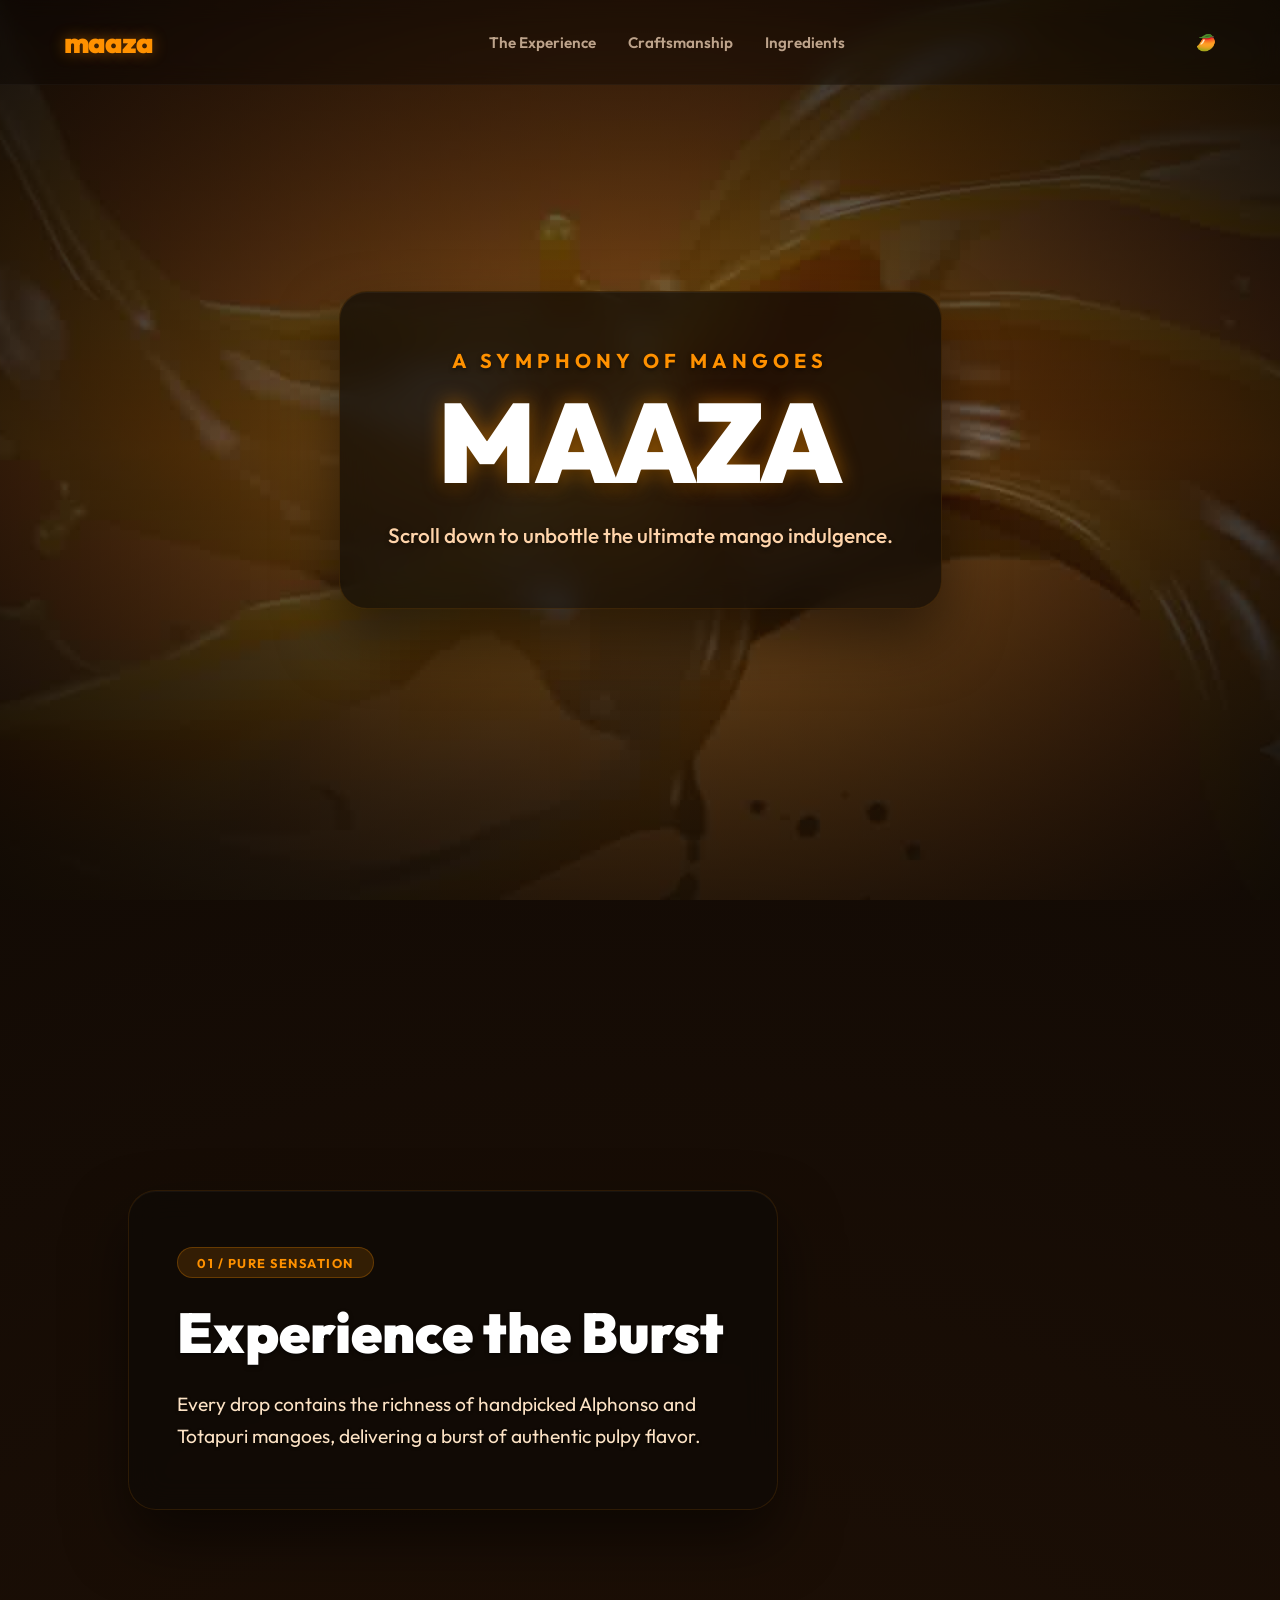
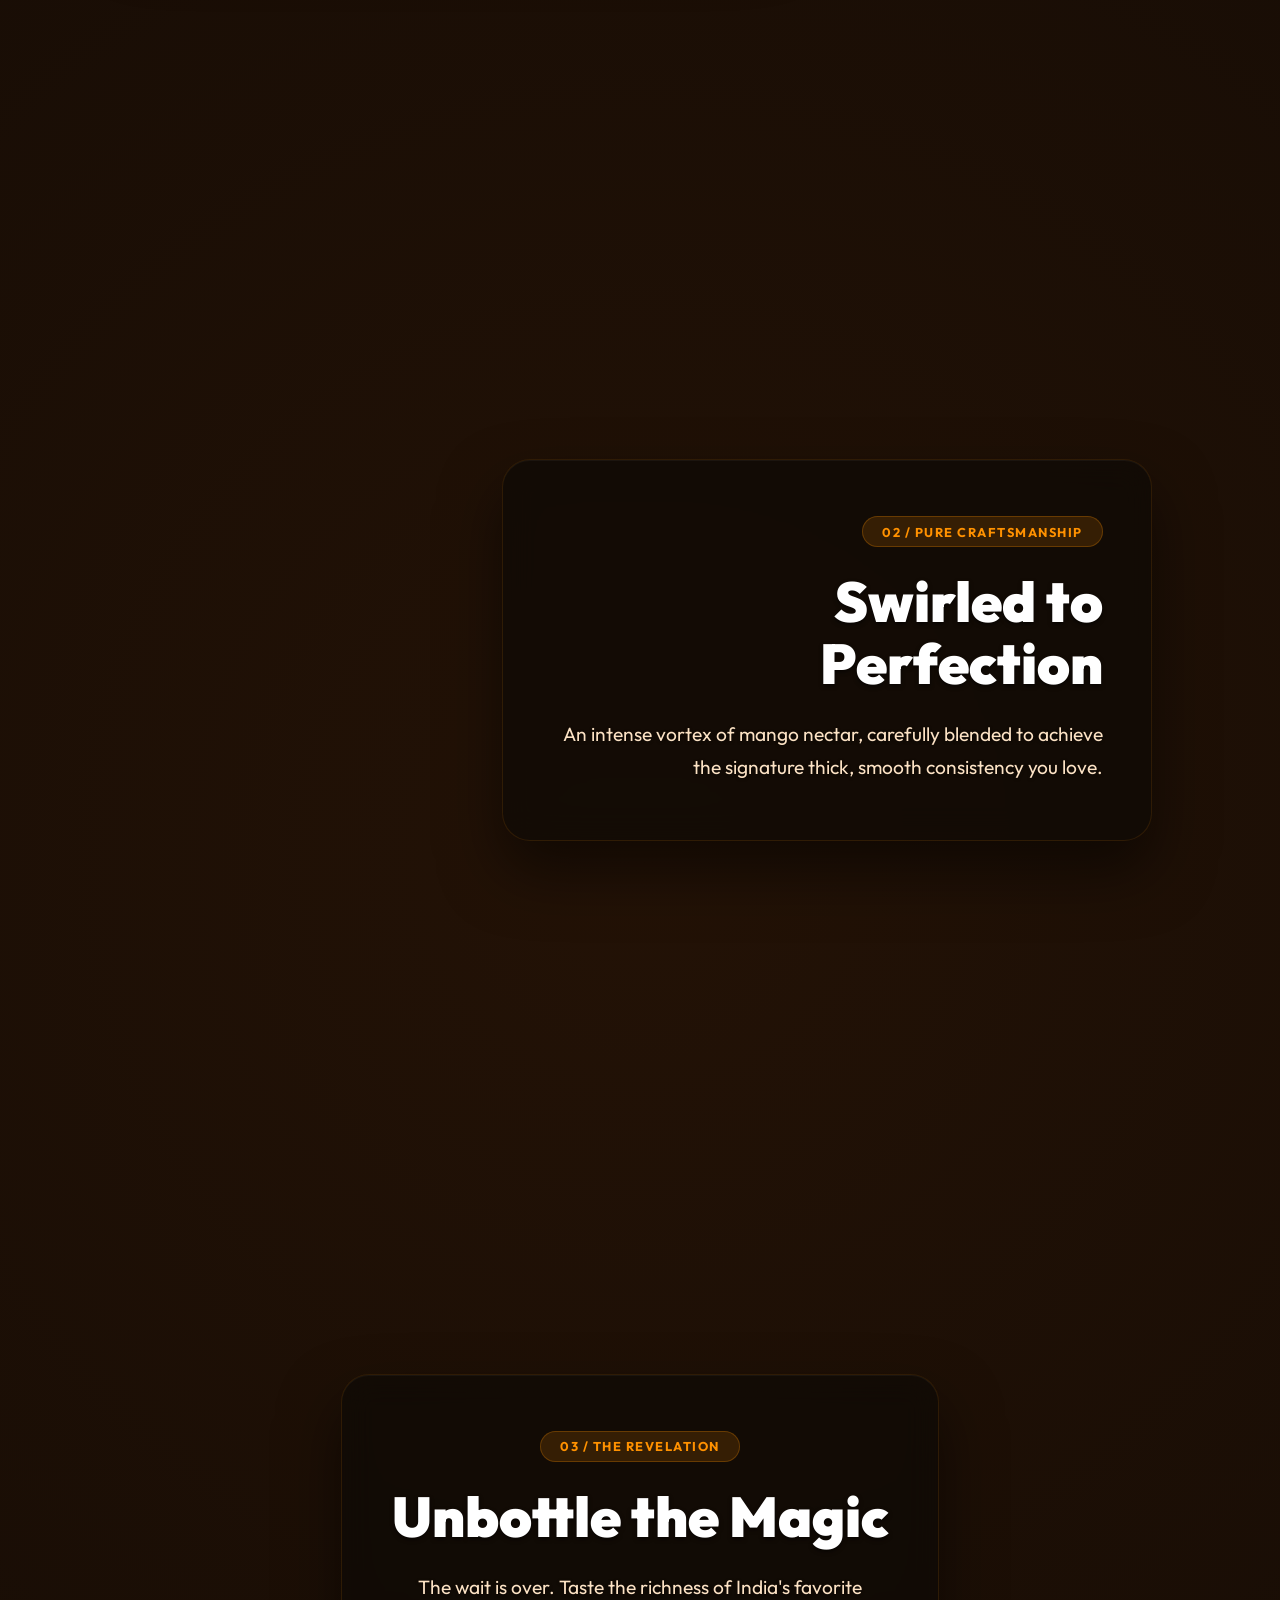
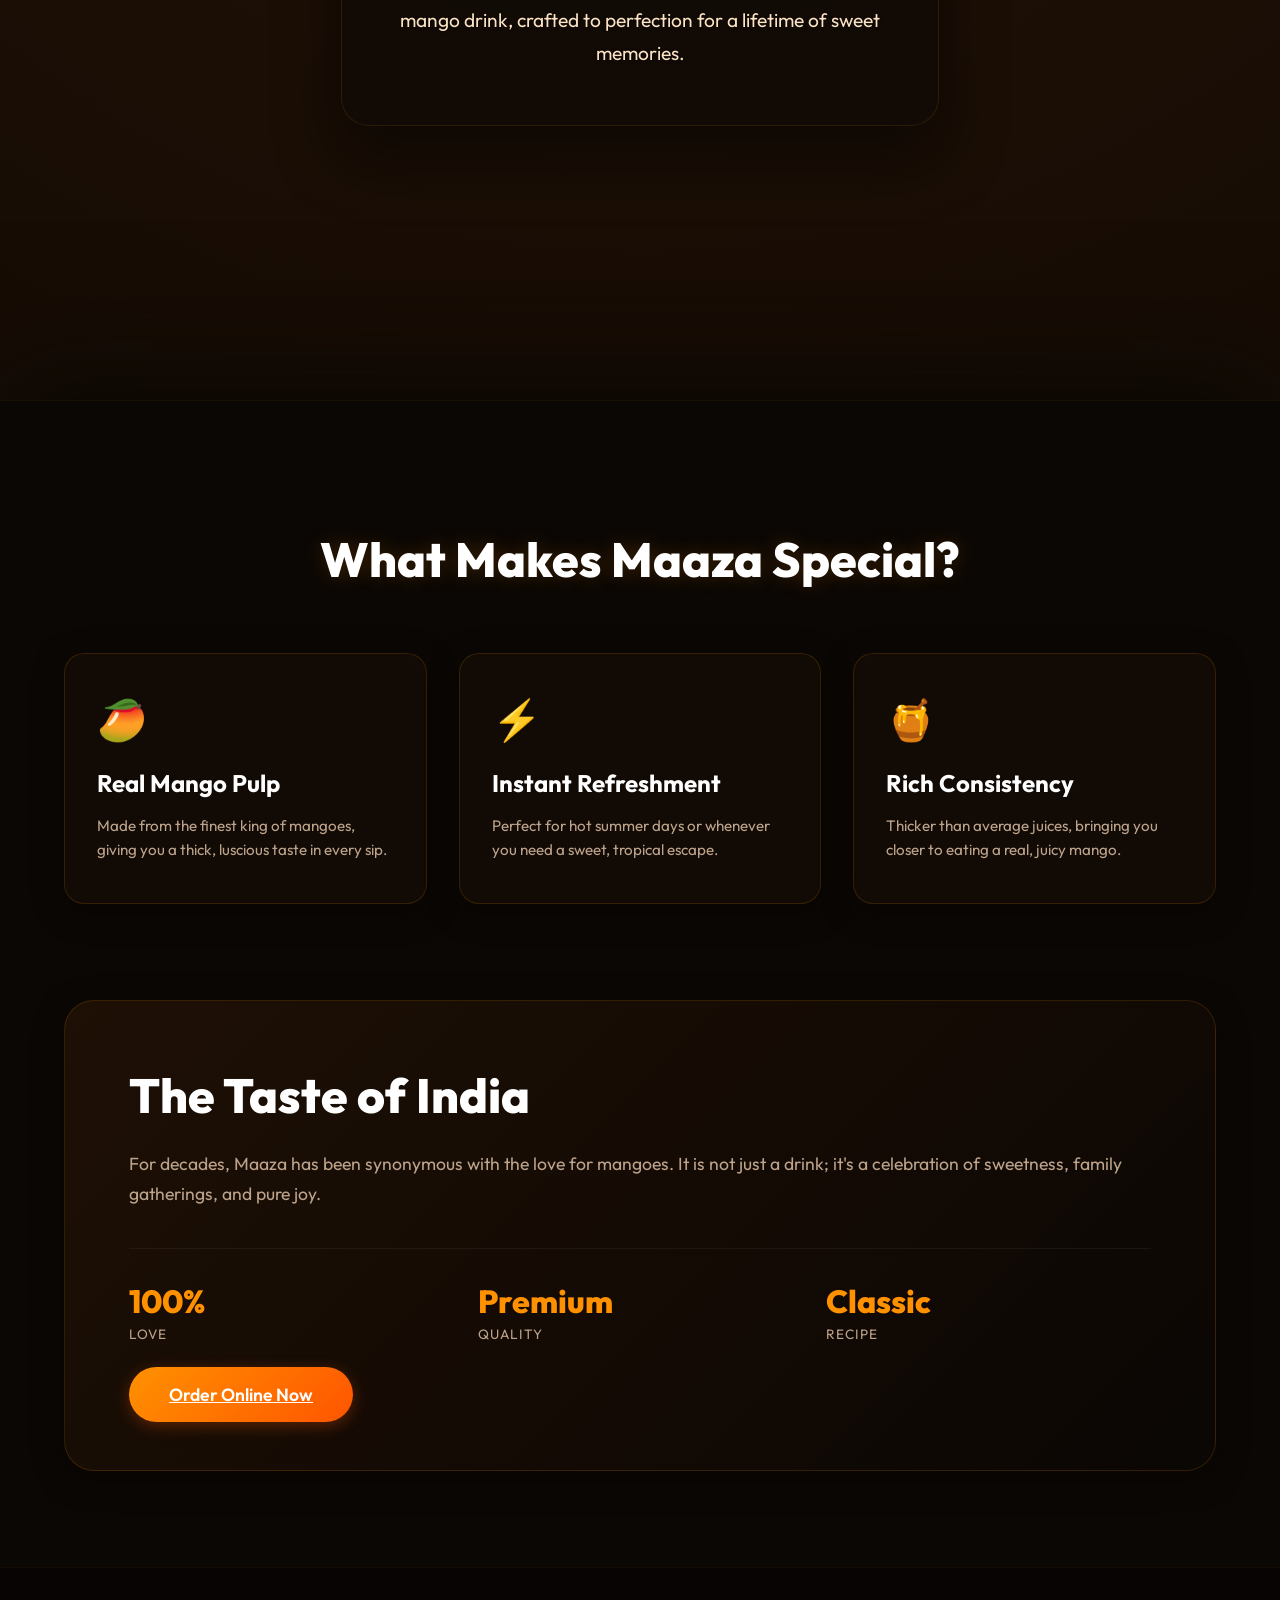
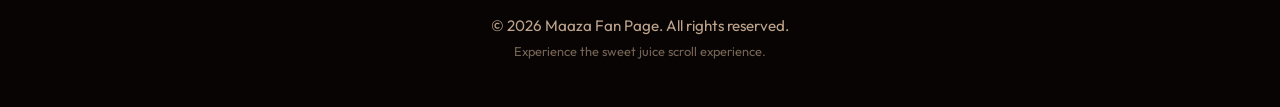
==== index.html @ fe3cf88e "Modify neon-trail styles for cursor effect" ====
<!DOCTYPE html>
<html lang="en">
<head>
    <meta charset="UTF-8">
    <meta name="viewport" content="width=device-width, initial-scale=1.0">
    <title>Maaza - Experience the Ultimate Mango Indulgence</title>
    <!-- Google Fonts -->
    <link rel="preconnect" href="https://fonts.googleapis.com">
    <link rel="preconnect" href="https://fonts.gstatic.com" crossorigin>
    <link href="https://fonts.googleapis.com/css2?family=Outfit:wght@300;400;600;800;900&family=Playfair+Display:ital,wght@0,700;1,700&display=swap" rel="stylesheet">
    <link rel="stylesheet" href="index.css">
    <style>
        /* Neon trail for cursor movement */
        .neon-trail {
            position: fixed;
            width: 42px;
            height: 6px;
            border-radius: 4px;
            pointer-events: none;
            background: linear-gradient(90deg, rgba(255, 209, 102, 0.95), rgba(255, 145, 0, 0.9));
            box-shadow:
                0 0 16px rgba(255, 209, 102, 0.85),
                0 0 32px rgba(255, 145, 0, 0.7),
                0 0 52px rgba(255, 85, 0, 0.45);
            transform: translate(-50%, -50%) scale(1);
            animation: neon-fade 0.75s ease-out forwards;
            z-index: 9999;
        }
        @keyframes neon-fade {
            0% {
                opacity: 1;
                transform: translate(-50%, -50%) scaleX(1) scaleY(1);
            }
            100% {
                opacity: 0;
                transform: translate(-50%, -50%) scaleX(1.4) scaleY(0.8);
                box-shadow:
                    0 0 2px rgba(255, 209, 102, 0.1),
                    0 0 10px rgba(255, 145, 0, 0.08);
            }
        }
    </style>
</head>
<body>
    <!-- Loading Overlay -->
    <div id="loader" class="loader-container">
        <div class="loader-content">
            <div class="logo-loader">maaza</div>
            <div class="progress-bar-bg">
                <div id="progress-bar" class="progress-bar-fill"></div>
            </div>
            <p class="loader-text">Loading Mango Indulgence... <span id="progress-percent">0%</span></p>
        </div>
    </div>

    <!-- Header Navigation -->
    <header class="header">
        <div class="logo">maaza</div>
        <nav class="nav-links">
            <a href="#experience" class="nav-link">The Experience</a>
            <a href="#features" class="nav-link">Craftsmanship</a>
            <a href="#" class="nav-link" id="ingredients-link">Ingredients</a>
        </nav>
        <div class="logo-symbol">🥭</div>
    </header>

    <!-- Background Grid Effect -->
    <div class="bg-grid"></div>

    <!-- Ingredients Modal -->
    <div id="ingredients-modal" class="modal-overlay" aria-hidden="true">
        <div class="modal-content">
            <button id="modal-close" class="modal-close" aria-label="Close ingredients popup">×</button>
            <div class="modal-header">
                <h2>Ingredients</h2>
            </div>
            <div class="modal-body">
                <img id="ingredient-image" src="ingredients-popup.jpg" alt="Maaza Ingredients" />
            </div>
        </div>
    </div>

    <!-- Main Scroll Container -->
    <main class="scroll-container">
        <!-- Canvas Container fixed in viewport -->
        <div class="canvas-wrapper">
            <canvas id="animation-canvas"></canvas>
            <div class="canvas-overlay"></div>
        </div>

        <!-- Overlaid Text Sections (Scroll Linked) -->
        <section class="scroll-section active" id="experience">
            <div class="section-content text-center">
                <h2 class="sub-title">A Symphony of Mangoes</h2>
                <h1 class="main-title text-glow">MAAZA</h1>
                <p class="description">Scroll down to unbottle the ultimate mango indulgence.</p>
            </div>
        </section>

        <section class="scroll-section" id="sec-2">
            <div class="section-content left-align">
                <span class="tag">01 / Pure Sensation</span>
                <h2 class="section-heading">Experience the Burst</h2>
                <p class="section-desc">Every drop contains the richness of handpicked Alphonso and Totapuri mangoes, delivering a burst of authentic pulpy flavor.</p>
            </div>
        </section>

        <section class="scroll-section" id="sec-3">
            <div class="section-content right-align">
                <span class="tag">02 / Pure Craftsmanship</span>
                <h2 class="section-heading">Swirled to Perfection</h2>
                <p class="section-desc">An intense vortex of mango nectar, carefully blended to achieve the signature thick, smooth consistency you love.</p>
            </div>
        </section>

        <section class="scroll-section" id="sec-4">
            <div class="section-content text-center">
                <span class="tag">03 / The Revelation</span>
                <h2 class="section-heading text-glow">Unbottle the Magic</h2>
                <p class="section-desc max-w-md">The wait is over. Taste the richness of India's favorite mango drink, crafted to perfection for a lifetime of sweet memories.</p>
            </div>
        </section>

        <!-- Static Features/Footer section that scrolls up normally after animation ends -->
        <section class="info-section" id="features">
            <div class="container">
                <h2 class="features-title">What Makes Maaza Special?</h2>
                <div class="features-grid">
                    <div class="feature-card">
                        <div class="card-icon">🥭</div>
                        <h3>Real Mango Pulp</h3>
                        <p>Made from the finest king of mangoes, giving you a thick, luscious taste in every sip.</p>
                    </div>
                    <div class="feature-card">
                        <div class="card-icon">⚡</div>
                        <h3>Instant Refreshment</h3>
                        <p>Perfect for hot summer days or whenever you need a sweet, tropical escape.</p>
                    </div>
                    <div class="feature-card">
                        <div class="card-icon">🍯</div>
                        <h3>Rich Consistency</h3>
                        <p>Thicker than average juices, bringing you closer to eating a real, juicy mango.</p>
                    </div>
                </div>

                <!-- Product Display Grid -->
                <div class="product-showcase">
                    <div class="product-info-panel">
                        <h2>The Taste of India</h2>
                        <p>For decades, Maaza has been synonymous with the love for mangoes. It is not just a drink; it's a celebration of sweetness, family gatherings, and pure joy.</p>
                        <div class="specs-grid">
                            <div class="spec-item">
                                <span class="spec-value">100%</span>
                                <span class="spec-label">Love</span>
                            </div>
                            <div class="spec-item">
                                <span class="spec-value">Premium</span>
                                <span class="spec-label">Quality</span>
                            </div>
                            <div class="spec-item">
                                <span class="spec-value">Classic</span>
                                <span class="spec-label">Recipe</span>
                            </div>
                        </div>
                        <a href="https://www.amazon.in/Maaza-1-2L/dp/B00GX9TS6O/ref=sr_1_1_in_f3_0o_fs?dib=eyJ2IjoiMSJ9.[base64].dAhhrgBn7DvRpYbl5Mx_62w3Wov0yVxmIJGwKD2AIoM&dib_tag=se&keywords=maaza&nsdOptOutParam=true&qid=1781796300&sr=8-1&th=1" target="_blank" rel="noopener noreferrer" class="btn-primary btn-large">Order Online Now</a>
                    </div>
                </div>
            </div>
        </section>
    </main>

    <footer class="footer">
        <div class="footer-container">
            <p>&copy; 2026 Maaza Fan Page. All rights reserved.</p>
            <p class="footer-sub">Experience the sweet juice scroll experience.</p>
        </div>
    </footer>

    <!-- Main JavaScript -->
    <script src="index.js"></script>
    <script>
        (function(){
            let lastTrail = 0;
            const trailThrottle = 16;

            function createNeon(x, y) {
                const glow = document.createElement('span');
                glow.className = 'neon-trail';
                glow.style.left = x + 'px';
                glow.style.top = y + 'px';
                document.body.appendChild(glow);
                glow.addEventListener('animationend', () => glow.remove());
            }

            function onMove(e) {
                const now = Date.now();
                if (now - lastTrail < trailThrottle) return;
                lastTrail = now;
                createNeon(e.clientX, e.clientY);
                createNeon(e.clientX + 6, e.clientY + 6);
            }

            document.addEventListener('mousemove', onMove, {passive:true});
            document.addEventListener('touchmove', function(e){
                if (e.touches && e.touches[0]) {
                    onMove(e.touches[0]);
                }
            }, {passive:true});

            const ingredientsLink = document.getElementById('ingredients-link');
            const ingredientsModal = document.getElementById('ingredients-modal');
            const modalClose = document.getElementById('modal-close');

            function openModal(event) {
                event.preventDefault();
                ingredientsModal.classList.add('modal-open');
                ingredientsModal.setAttribute('aria-hidden', 'false');
                document.body.style.overflow = 'hidden';
            }

            function closeModal() {
                ingredientsModal.classList.remove('modal-open');
                ingredientsModal.setAttribute('aria-hidden', 'true');
                document.body.style.overflow = '';
            }

            ingredientsLink.addEventListener('click', openModal);
            modalClose.addEventListener('click', closeModal);
            ingredientsModal.addEventListener('click', function(event) {
                if (event.target === ingredientsModal) {
                    closeModal();
                }
            });
        })();
    </script>
</body>
</html>
---- index.css ----
/* CSS Variables for design system */
:root {
    --bg-dark: #0b0704;
    --bg-gradient: radial-gradient(circle at center, #231206 0%, #0b0704 100%);
    --color-primary: #ff9100;
    --color-primary-glow: rgba(255, 145, 0, 0.4);
    --color-secondary: #ff5500;
    --color-text: #fbeedb;
    --color-muted: #bda38b;
    --glass-bg: rgba(24, 15, 8, 0.6);
    --glass-border: rgba(255, 145, 0, 0.15);
    --glass-shadow: 0 8px 32px 0 rgba(0, 0, 0, 0.37);
    --font-sans: 'Outfit', sans-serif;
    --font-serif: 'Playfair Display', serif;
}

/* Reset and basic setup */
* {
    box-sizing: border-box;
    margin: 0;
    padding: 0;
}

html {
    scroll-behavior: smooth;
    scrollbar-width: thin;
    scrollbar-color: var(--color-primary) var(--bg-dark);
}

body {
    background-color: var(--bg-dark);
    background-image: var(--bg-gradient);
    color: var(--color-text);
    font-family: var(--font-sans);
    overflow-x: hidden;
    min-height: 100vh;
}

/* Custom Scrollbar for premium feel */
::-webkit-scrollbar {
    width: 8px;
}
::-webkit-scrollbar-track {
    background: var(--bg-dark);
}
::-webkit-scrollbar-thumb {
    background: var(--color-primary);
    border-radius: 4px;
}
::-webkit-scrollbar-thumb:hover {
    background: var(--color-secondary);
}

/* Loader Overlay */
.loader-container {
    position: fixed;
    top: 0;
    left: 0;
    width: 100vw;
    height: 100vh;
    background-color: #0b0704;
    display: flex;
    justify-content: center;
    align-items: center;
    z-index: 9999;
    transition: opacity 0.8s cubic-bezier(0.16, 1, 0.3, 1), visibility 0.8s;
}

.loader-container.fade-out {
    opacity: 0;
    visibility: hidden;
}

.loader-content {
    text-align: center;
    max-width: 300px;
    width: 90%;
}

.logo-loader {
    font-family: var(--font-sans);
    font-size: 3.5rem;
    font-weight: 900;
    letter-spacing: -1.5px;
    color: var(--color-primary);
    margin-bottom: 2rem;
    text-shadow: 0 0 20px var(--color-primary-glow);
    animation: pulse 1.8s infinite ease-in-out;
}

.progress-bar-bg {
    width: 100%;
    height: 4px;
    background-color: rgba(255, 255, 255, 0.05);
    border-radius: 2px;
    overflow: hidden;
    margin-bottom: 1rem;
    box-shadow: inset 0 1px 3px rgba(0,0,0,0.2);
}

.progress-bar-fill {
    width: 0%;
    height: 100%;
    background: linear-gradient(90deg, var(--color-primary) 0%, var(--color-secondary) 100%);
    border-radius: 2px;
    box-shadow: 0 0 10px var(--color-primary);
    transition: width 0.1s ease-out;
}

.loader-text {
    font-size: 0.9rem;
    color: var(--color-muted);
    letter-spacing: 1px;
    text-transform: uppercase;
}

/* Header & Nav */
.header {
    position: fixed;
    top: 0;
    left: 0;
    width: 100%;
    padding: 1.5rem 5%;
    display: flex;
    justify-content: space-between;
    align-items: center;
    z-index: 100;
    backdrop-filter: blur(12px);
    -webkit-backdrop-filter: blur(12px);
    background: rgba(11, 7, 4, 0.4);
    border-bottom: 1px solid rgba(255, 255, 255, 0.03);
}

.logo {
    font-size: 1.8rem;
    font-weight: 900;
    letter-spacing: -1px;
    color: var(--color-primary);
    text-shadow: 0 0 15px var(--color-primary-glow);
    cursor: pointer;
    transition: transform 0.3s;
}

.logo:hover {
    transform: scale(1.05);
}

.logo-symbol {
    font-size: 1rem;
    line-height: 1;
    margin-left: 1rem;
}

.nav-links {
    display: flex;
    gap: 2rem;
}

.nav-link {
    color: var(--color-muted);
    text-decoration: none;
    font-size: 0.95rem;
    font-weight: 600;
    transition: color 0.3s, transform 0.3s;
}

.nav-link:hover {
    color: var(--color-primary);
    transform: translateY(-2px);
}

/* Buttons */
.btn-primary {
    background: linear-gradient(135deg, var(--color-primary) 0%, var(--color-secondary) 100%);
    color: #fff;
    border: none;
    padding: 0.8rem 1.8rem;
    font-family: var(--font-sans);
    font-weight: 600;
    font-size: 0.95rem;
    border-radius: 50px;
    cursor: pointer;
    box-shadow: 0 4px 15px rgba(255, 85, 0, 0.3);
    transition: transform 0.3s, box-shadow 0.3s;
}

.btn-primary:hover {
    transform: translateY(-2px);
    box-shadow: 0 6px 20px rgba(255, 85, 0, 0.5);
}

.btn-large {
    padding: 1rem 2.5rem;
    font-size: 1.1rem;
}

.modal-overlay {
    position: fixed;
    inset: 0;
    display: none;
    justify-content: center;
    align-items: center;
    padding: 2rem;
    background: rgba(0, 0, 0, 0.75);
    z-index: 2000;
}

.modal-open {
    display: flex;
}

.modal-content {
    width: min(920px, 100%);
    max-height: min(90vh, 820px);
    overflow: hidden;
    background: rgba(10, 5, 3, 0.98);
    border: 1px solid rgba(255, 145, 0, 0.18);
    border-radius: 30px;
    padding: 1.8rem;
    box-shadow: 0 30px 80px rgba(0, 0, 0, 0.75);
    position: relative;
}

.modal-close {
    position: absolute;
    top: 1rem;
    right: 1rem;
    width: 42px;
    height: 42px;
    border: none;
    border-radius: 50%;
    background: rgba(255, 255, 255, 0.08);
    color: #fff;
    font-size: 1.5rem;
    cursor: pointer;
    display: grid;
    place-items: center;
    transition: background 0.25s ease;
}

.modal-close:hover {
    background: rgba(255, 145, 0, 0.22);
}

.modal-body img {
    width: 100%;
    height: auto;
    display: block;
    border-radius: 20px;
}

/* Background Grid Lines */
.bg-grid {
    position: fixed;
    top: 0;
    left: 0;
    width: 100vw;
    height: 100vh;
    background-size: 60px 60px;
    background-image: 
        linear-gradient(to right, rgba(255, 145, 0, 0.02) 1px, transparent 1px),
        linear-gradient(to bottom, rgba(255, 145, 0, 0.02) 1px, transparent 1px);
    z-index: -2;
    pointer-events: none;
}

/* Scroll Container */
.scroll-container {
    width: 100%;
}

/* Canvas wrapper mapping to viewport */
.canvas-wrapper {
    position: fixed;
    top: 0;
    left: 0;
    width: 100vw;
    height: 100vh;
    z-index: -1;
    display: flex;
    justify-content: center;
    align-items: center;
    overflow: hidden;
    background-color: var(--bg-dark);
}

#animation-canvas {
    width: 100%;
    height: 100%;
    object-fit: cover;
}

.canvas-overlay {
    position: absolute;
    top: 0;
    left: 0;
    width: 100%;
    height: 100%;
    background: 
        radial-gradient(circle at center, rgba(11, 7, 4, 0.15) 0%, rgba(11, 7, 4, 0.85) 100%),
        linear-gradient(180deg, rgba(11, 7, 4, 0.6) 0%, rgba(11, 7, 4, 0.2) 50%, rgba(11, 7, 4, 0.7) 100%);
    pointer-events: none;
}

/* Overlaid Scroll Sections */
.scroll-section {
    position: relative;
    height: 100vh;
    width: 100%;
    display: flex;
    align-items: center;
    padding: 0 10%;
    z-index: 10;
    pointer-events: none; /* Let user scroll through content overlay */
}

.section-content {
    max-width: 650px;
    opacity: 0;
    transform: translateY(45px);
    transition: opacity 0.9s cubic-bezier(0.16, 1, 0.3, 1), transform 0.9s cubic-bezier(0.16, 1, 0.3, 1);
    pointer-events: auto;
    background: rgba(15, 10, 6, 0.72);
    border: 1px solid rgba(255, 145, 0, 0.12);
    padding: 3.5rem 3rem;
    border-radius: 28px;
    backdrop-filter: blur(16px);
    -webkit-backdrop-filter: blur(16px);
    box-shadow: 0 30px 60px rgba(0, 0, 0, 0.5), inset 0 1px 0 rgba(255, 255, 255, 0.04);
}

/* Active class triggers smooth slide-in */
.scroll-section.active .section-content {
    opacity: 1;
    transform: translateY(0);
}

.text-center {
    margin: 0 auto;
    text-align: center;
}

.left-align {
    margin-right: auto;
    text-align: left;
}

.right-align {
    margin-left: auto;
    text-align: right;
}

/* Typography styles */
.sub-title {
    font-size: 1.25rem;
    font-weight: 700;
    color: var(--color-primary);
    text-transform: uppercase;
    letter-spacing: 5px;
    margin-bottom: 1rem;
    text-shadow: 0 2px 4px rgba(0,0,0,0.5);
}

.main-title {
    font-size: 7rem;
    font-weight: 900;
    letter-spacing: -2px;
    line-height: 0.95;
    margin-bottom: 1.5rem;
    color: #fff;
    text-transform: uppercase;
}

.text-glow {
    text-shadow: 0 0 20px rgba(255, 145, 0, 0.5), 0 4px 10px rgba(0,0,0,0.8);
}

.description {
    font-size: 1.3rem;
    color: #ffd4aa; /* Rich warm tone */
    font-weight: 500;
    max-width: 550px;
    margin: 0 auto;
    line-height: 1.6;
    text-shadow: 0 2px 4px rgba(0,0,0,0.5);
}

.tag {
    display: inline-block;
    padding: 0.4rem 1.2rem;
    border-radius: 50px;
    background: rgba(255, 145, 0, 0.15);
    border: 1px solid rgba(255, 145, 0, 0.25);
    font-size: 0.8rem;
    font-weight: 700;
    color: var(--color-primary);
    text-transform: uppercase;
    letter-spacing: 1.5px;
    margin-bottom: 1.5rem;
}

.section-heading {
    font-size: 3.5rem;
    font-weight: 900;
    line-height: 1.1;
    margin-bottom: 1.5rem;
    color: #fff;
    text-shadow: 0 2px 4px rgba(0,0,0,0.6);
}

.section-desc {
    font-size: 1.2rem;
    color: #fce2c4;
    line-height: 1.7;
    font-weight: 400;
    text-shadow: 0 1px 3px rgba(0,0,0,0.5);
}

.max-w-md {
    max-width: 500px;
    margin: 0 auto;
}

/* Mouse Scroll Indicator */
.scroll-indicator {
    display: flex;
    flex-direction: column;
    align-items: center;
    gap: 0.8rem;
    margin-top: 1rem;
}

.mouse-icon {
    width: 28px;
    height: 46px;
    border: 2px solid var(--color-muted);
    border-radius: 20px;
    position: relative;
    display: block;
}

.mouse-wheel {
    width: 4px;
    height: 8px;
    background-color: var(--color-primary);
    border-radius: 2px;
    position: absolute;
    top: 8px;
    left: 50%;
    transform: translateX(-50%);
    animation: scroll-wheel 1.6s infinite ease-in-out;
}

.indicator-text {
    font-size: 0.8rem;
    font-weight: 600;
    text-transform: uppercase;
    letter-spacing: 2px;
    color: var(--color-muted);
}

/* Static Information Section (Scrolls up naturally) */
.info-section {
    position: relative;
    background-color: var(--bg-dark);
    padding: 8rem 5% 6rem;
    z-index: 20;
    box-shadow: 0 -30px 100px rgba(11, 7, 4, 0.95);
    border-top: 1px solid rgba(255, 145, 0, 0.05);
}

.container {
    max-width: 1200px;
    margin: 0 auto;
}

.features-title {
    text-align: center;
    font-size: 3rem;
    font-weight: 800;
    margin-bottom: 4rem;
    color: #fff;
    text-shadow: 0 0 20px rgba(255, 145, 0, 0.2);
}

.features-grid {
    display: grid;
    grid-template-columns: repeat(auto-fit, minmax(300px, 1fr));
    gap: 2rem;
    margin-bottom: 6rem;
}

.feature-card {
    background: var(--glass-bg);
    border: 1px solid var(--glass-border);
    padding: 2.5rem 2rem;
    border-radius: 20px;
    box-shadow: var(--glass-shadow);
    backdrop-filter: blur(12px);
    -webkit-backdrop-filter: blur(12px);
    transition: transform 0.4s cubic-bezier(0.16, 1, 0.3, 1), border 0.4s, box-shadow 0.4s;
    text-align: left;
}

.feature-card:hover {
    transform: translateY(-8px);
    border-color: rgba(255, 145, 0, 0.4);
    box-shadow: 0 12px 40px rgba(255, 145, 0, 0.15);
}

.card-icon {
    font-size: 2.5rem;
    margin-bottom: 1.5rem;
}

.feature-card h3 {
    font-size: 1.5rem;
    font-weight: 700;
    color: #fff;
    margin-bottom: 1rem;
}

.feature-card p {
    color: var(--color-muted);
    line-height: 1.6;
    font-size: 0.95rem;
}

/* Product Showcase Layout */
.product-showcase {
    background: linear-gradient(135deg, rgba(35, 18, 6, 0.8) 0%, rgba(11, 7, 4, 0.95) 100%);
    border: 1px solid var(--glass-border);
    border-radius: 30px;
    padding: 4rem;
    display: flex;
    align-items: center;
    gap: 3rem;
    box-shadow: var(--glass-shadow);
}

.product-info-panel {
    flex: 1;
}

.product-info-panel h2 {
    font-size: 3rem;
    font-weight: 800;
    color: #fff;
    margin-bottom: 1.5rem;
}

.product-info-panel p {
    font-size: 1.1rem;
    color: var(--color-muted);
    line-height: 1.7;
    margin-bottom: 2.5rem;
}

.specs-grid {
    display: grid;
    grid-template-columns: repeat(3, 1fr);
    gap: 1.5rem;
    margin-bottom: 2.5rem;
    border-top: 1px solid rgba(255, 255, 255, 0.05);
    padding-top: 2rem;
}

.spec-item {
    display: flex;
    flex-direction: column;
}

.spec-value {
    font-size: 2rem;
    font-weight: 800;
    color: var(--color-primary);
}

.spec-label {
    font-size: 0.85rem;
    text-transform: uppercase;
    color: var(--color-muted);
    letter-spacing: 1px;
    margin-top: 0.2rem;
}

/* Footer Section */
.footer {
    background-color: #070403;
    padding: 3rem 5%;
    border-top: 1px solid rgba(255, 145, 0, 0.05);
    text-align: center;
    position: relative;
    z-index: 20;
}

.footer-container p {
    color: var(--color-muted);
    font-size: 0.95rem;
}

.footer-sub {
    margin-top: 0.5rem;
    font-size: 0.8rem !important;
    opacity: 0.6;
}

/* Animations keyframes */
@keyframes pulse {
    0% { transform: scale(1); opacity: 0.9; }
    50% { transform: scale(1.03); opacity: 1; filter: drop-shadow(0 0 15px var(--color-primary-glow)); }
    100% { transform: scale(1); opacity: 0.9; }
}

@keyframes scroll-wheel {
    0% { top: 8px; opacity: 1; }
    50% { top: 22px; opacity: 0; }
    100% { top: 8px; opacity: 0; }
}

/* Media Queries for Responsiveness */
@media(max-width: 991px) {
    .main-title {
        font-size: 5.5rem;
    }
    .section-heading {
        font-size: 3rem;
    }
    .product-showcase {
        padding: 2.5rem;
        flex-direction: column;
        text-align: center;
    }
    .specs-grid {
        justify-content: center;
    }
}

@media(max-width: 768px) {
    .header {
        padding: 1.2rem 5%;
    }
    .nav-links {
        display: none; /* Simple drawer toggle can be added, otherwise hide for layout simplicity */
    }
    .main-title {
        font-size: 4rem;
    }
    .section-heading {
        font-size: 2.3rem;
    }
    .scroll-section {
        padding: 0 5%;
    }
}
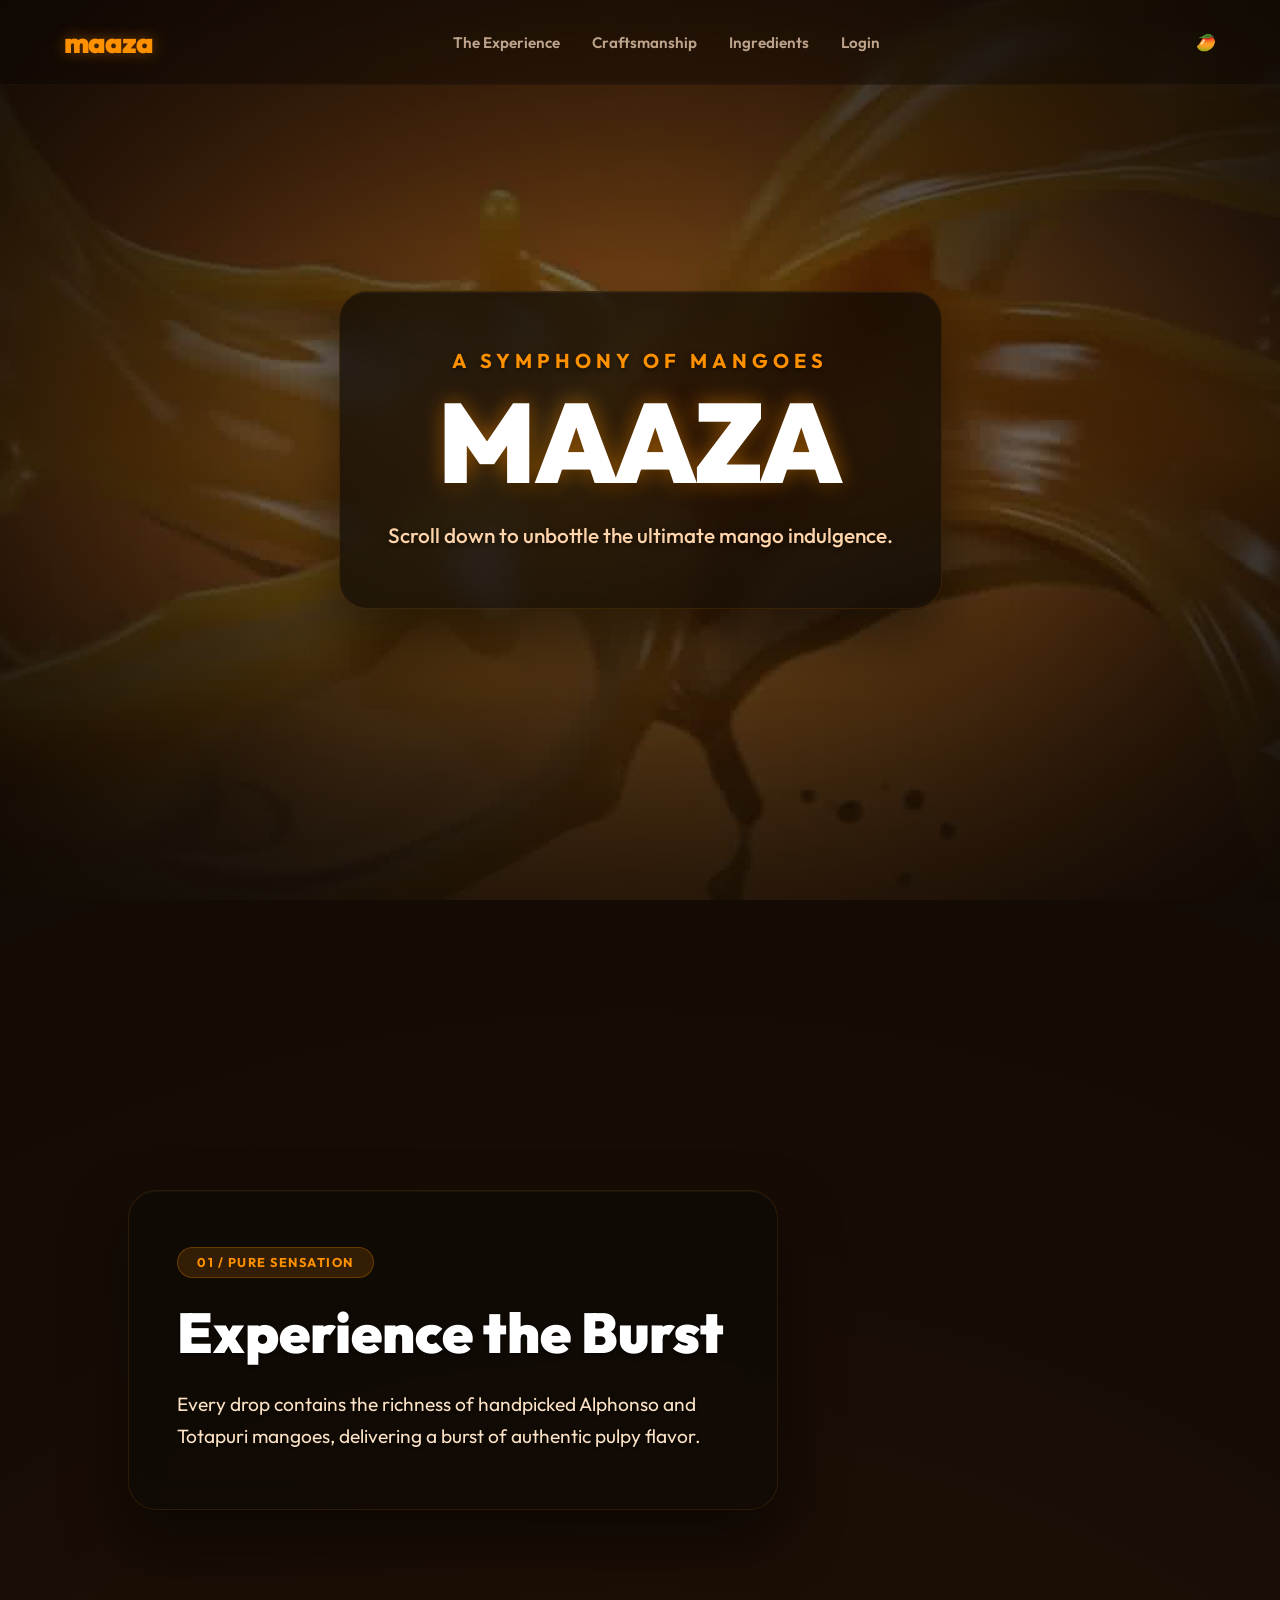
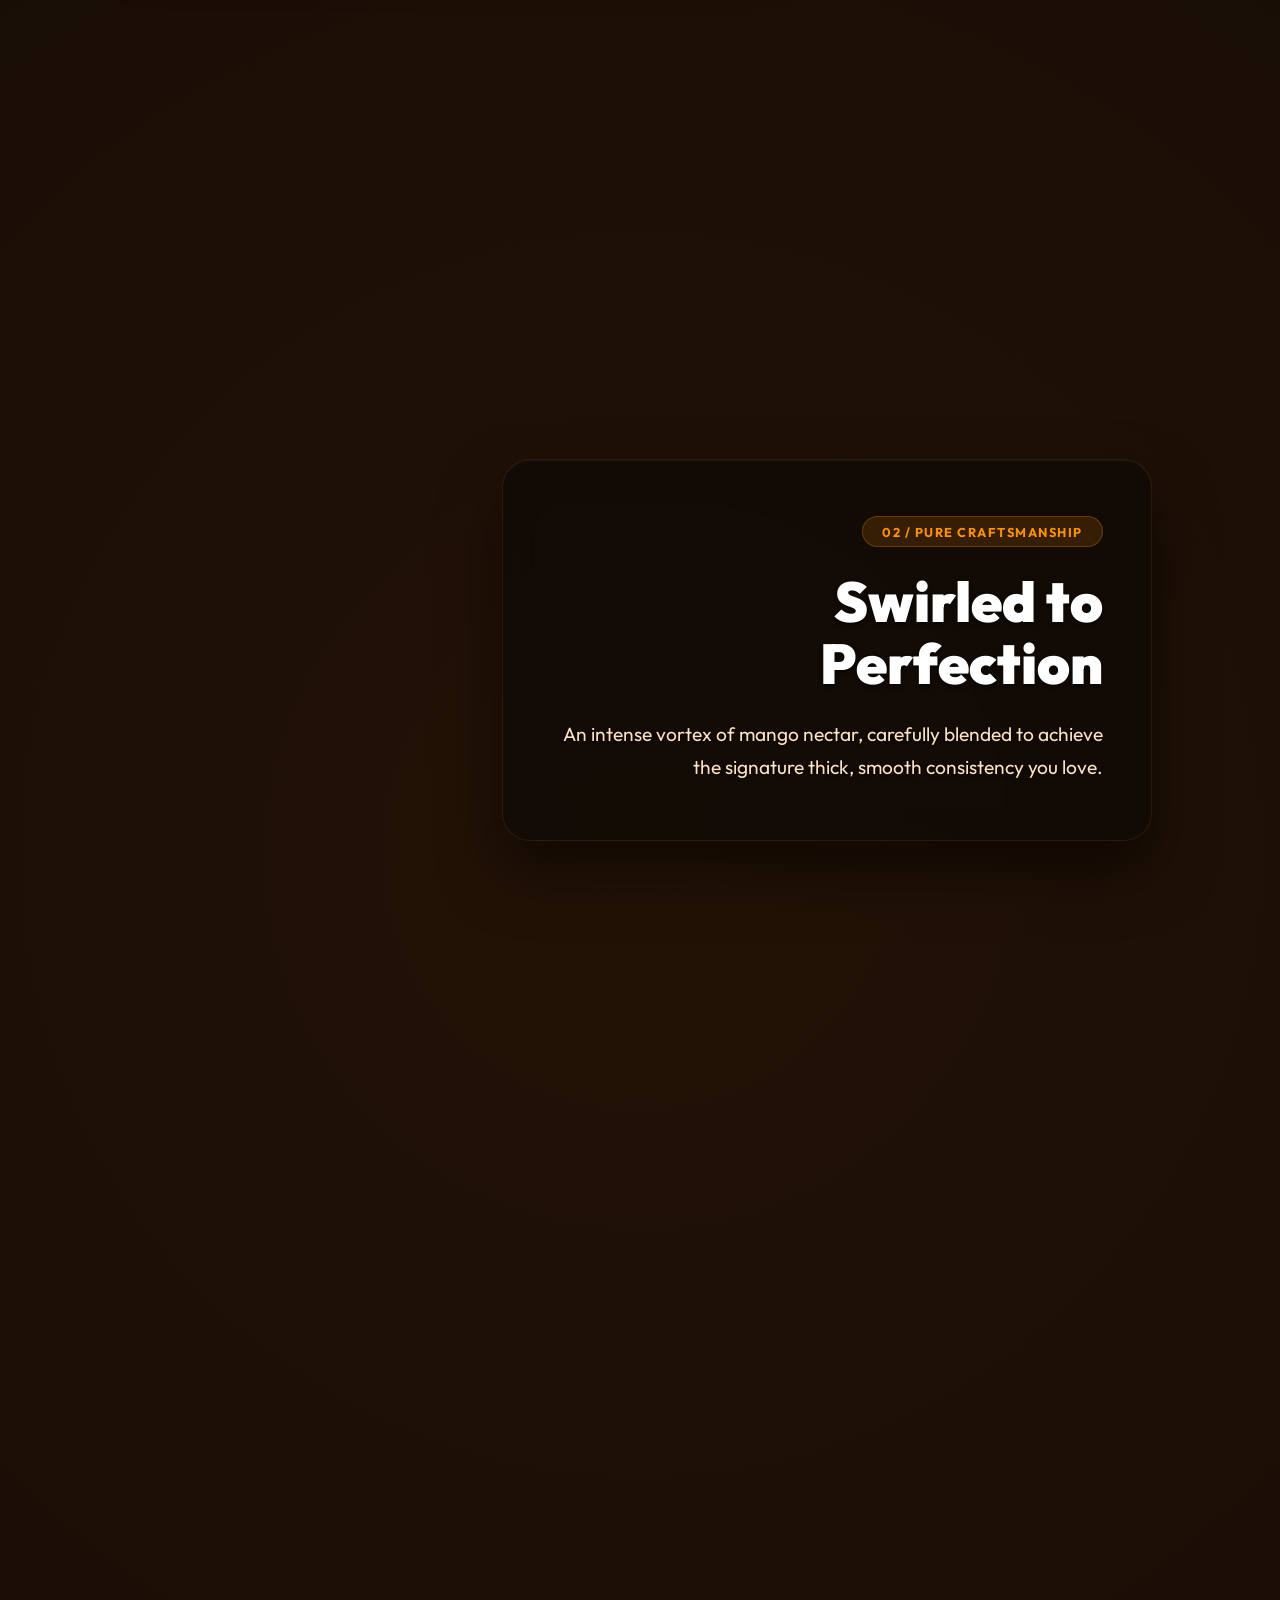
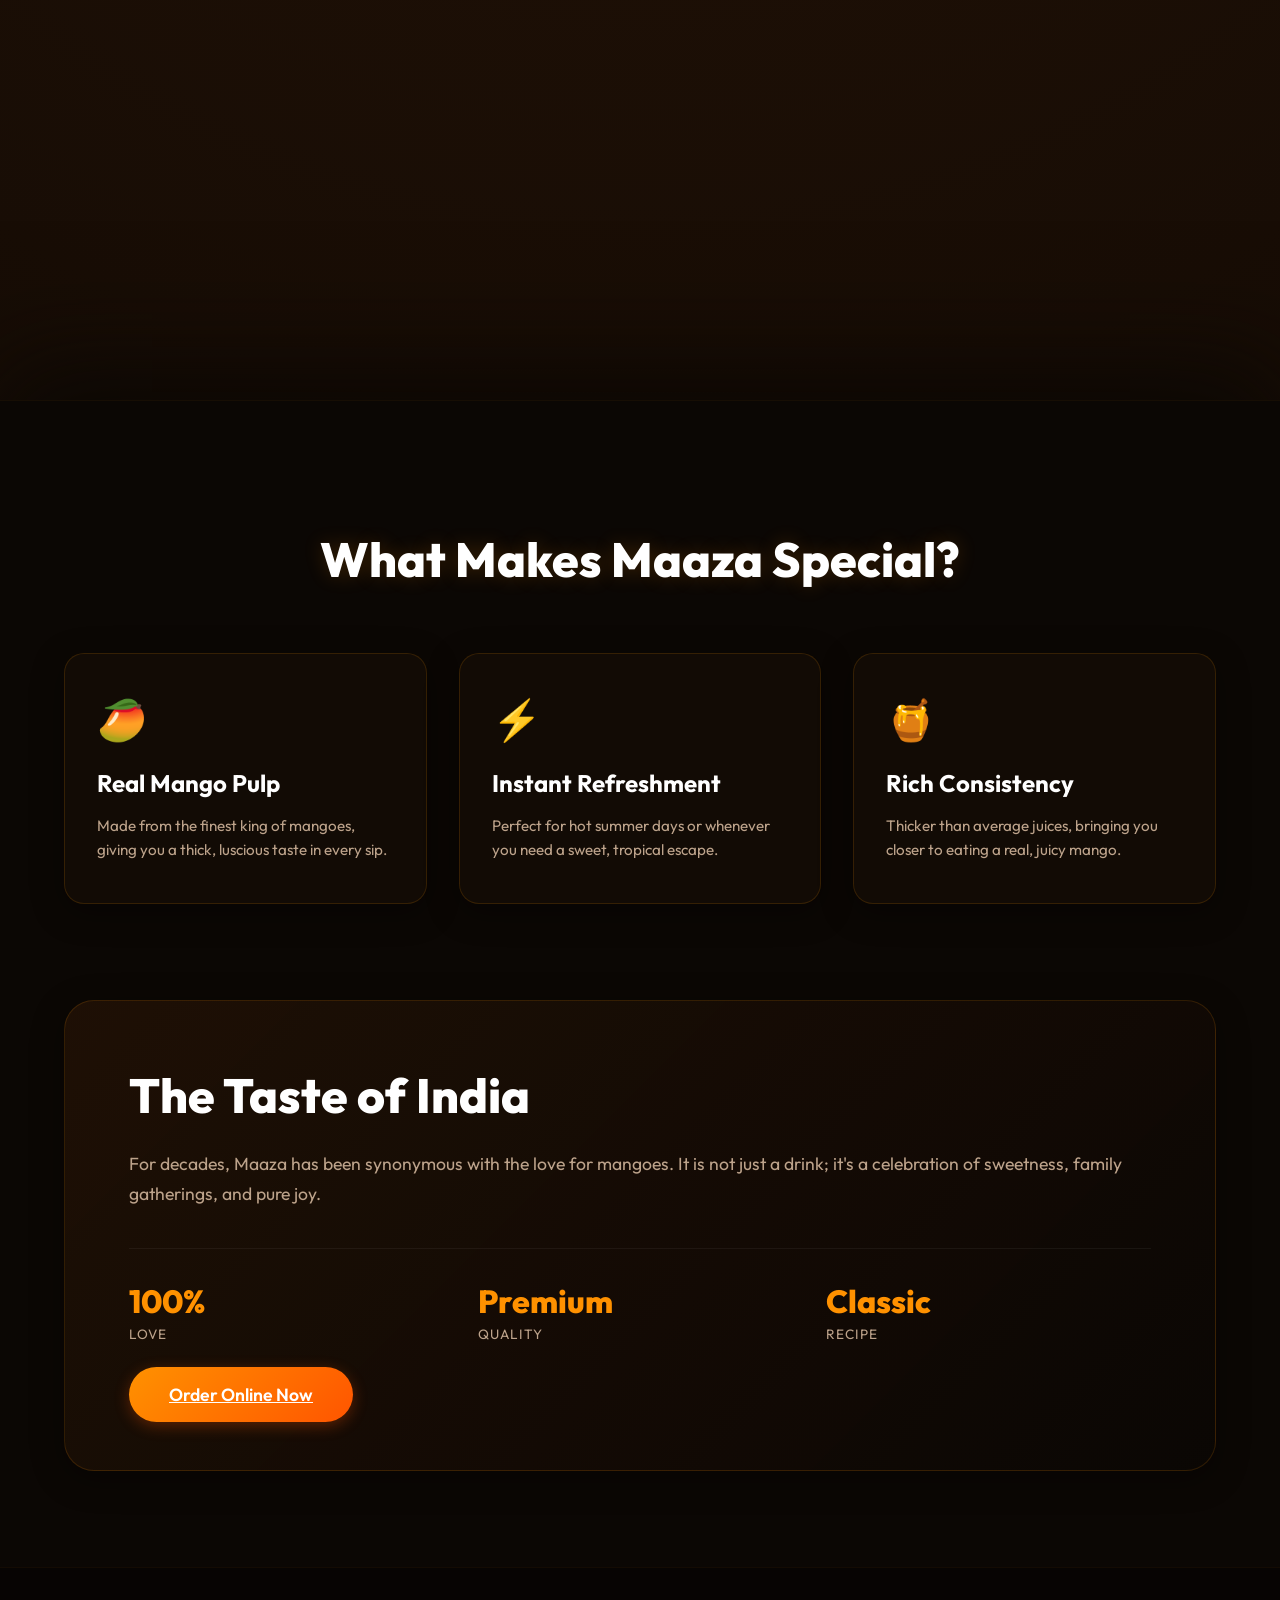
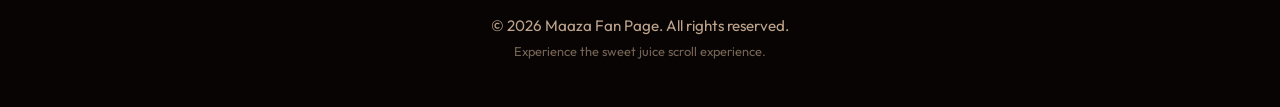
==== commit 625ea244: "Add Login link to navigation menu" ====
--- a/index.html
+++ b/index.html
@@ -60,6 +60,7 @@
             <a href="#experience" class="nav-link">The Experience</a>
             <a href="#features" class="nav-link">Craftsmanship</a>
             <a href="#" class="nav-link" id="ingredients-link">Ingredients</a>
+            <a href="login.html" class="nav-link">Login</a>
         </nav>
         <div class="logo-symbol">🥭</div>
     </header>
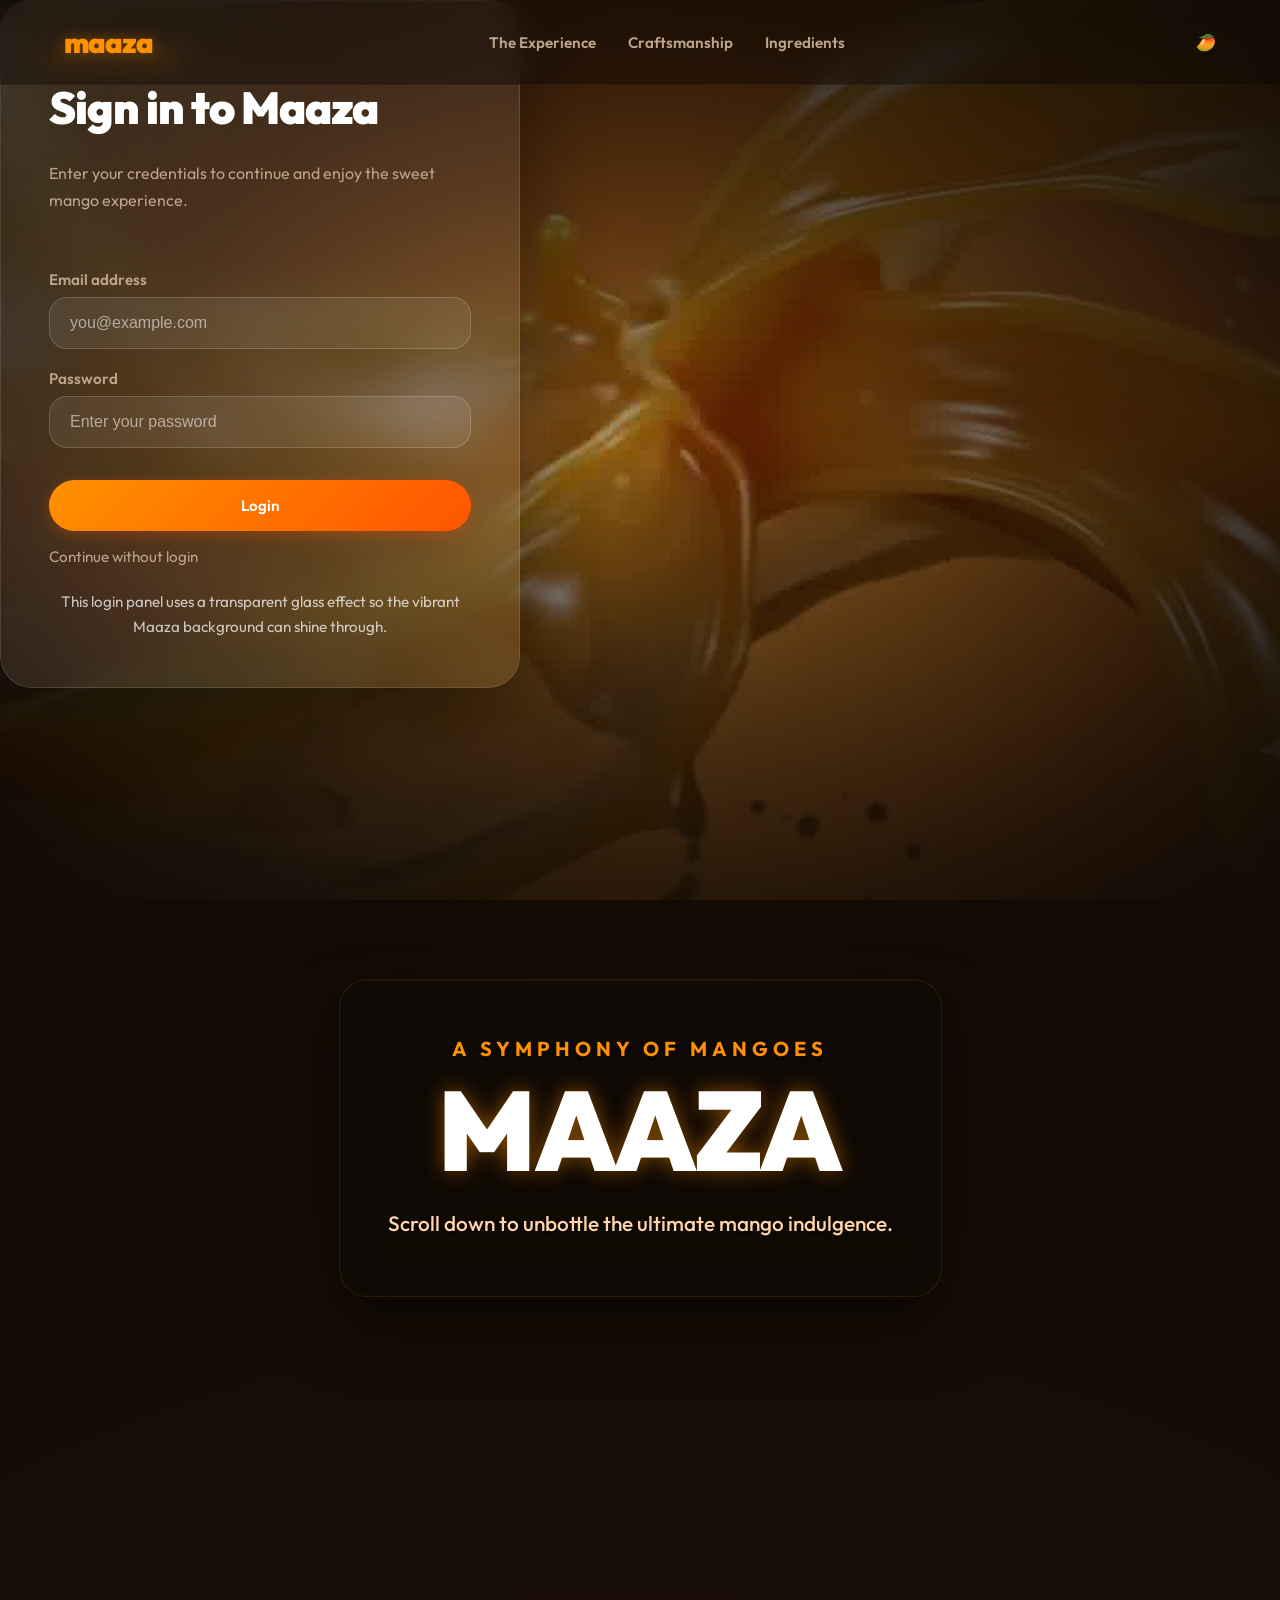
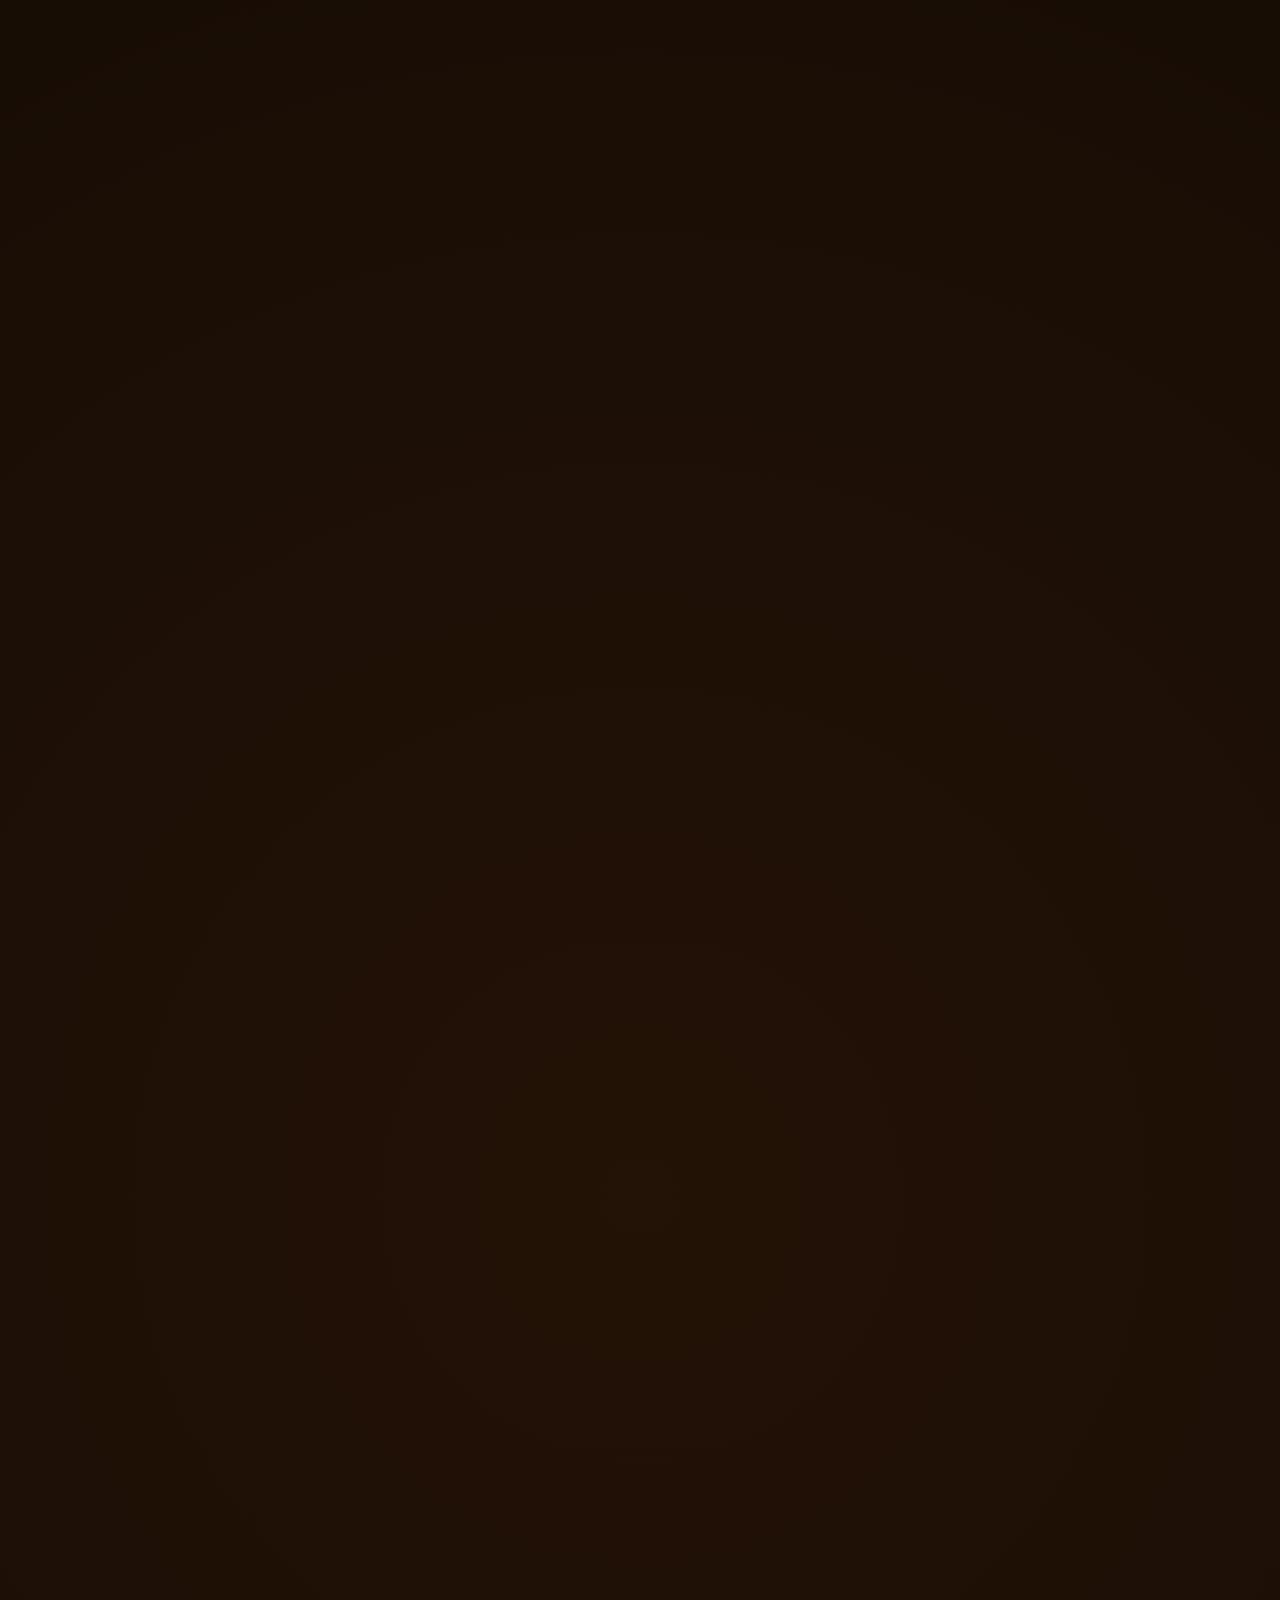
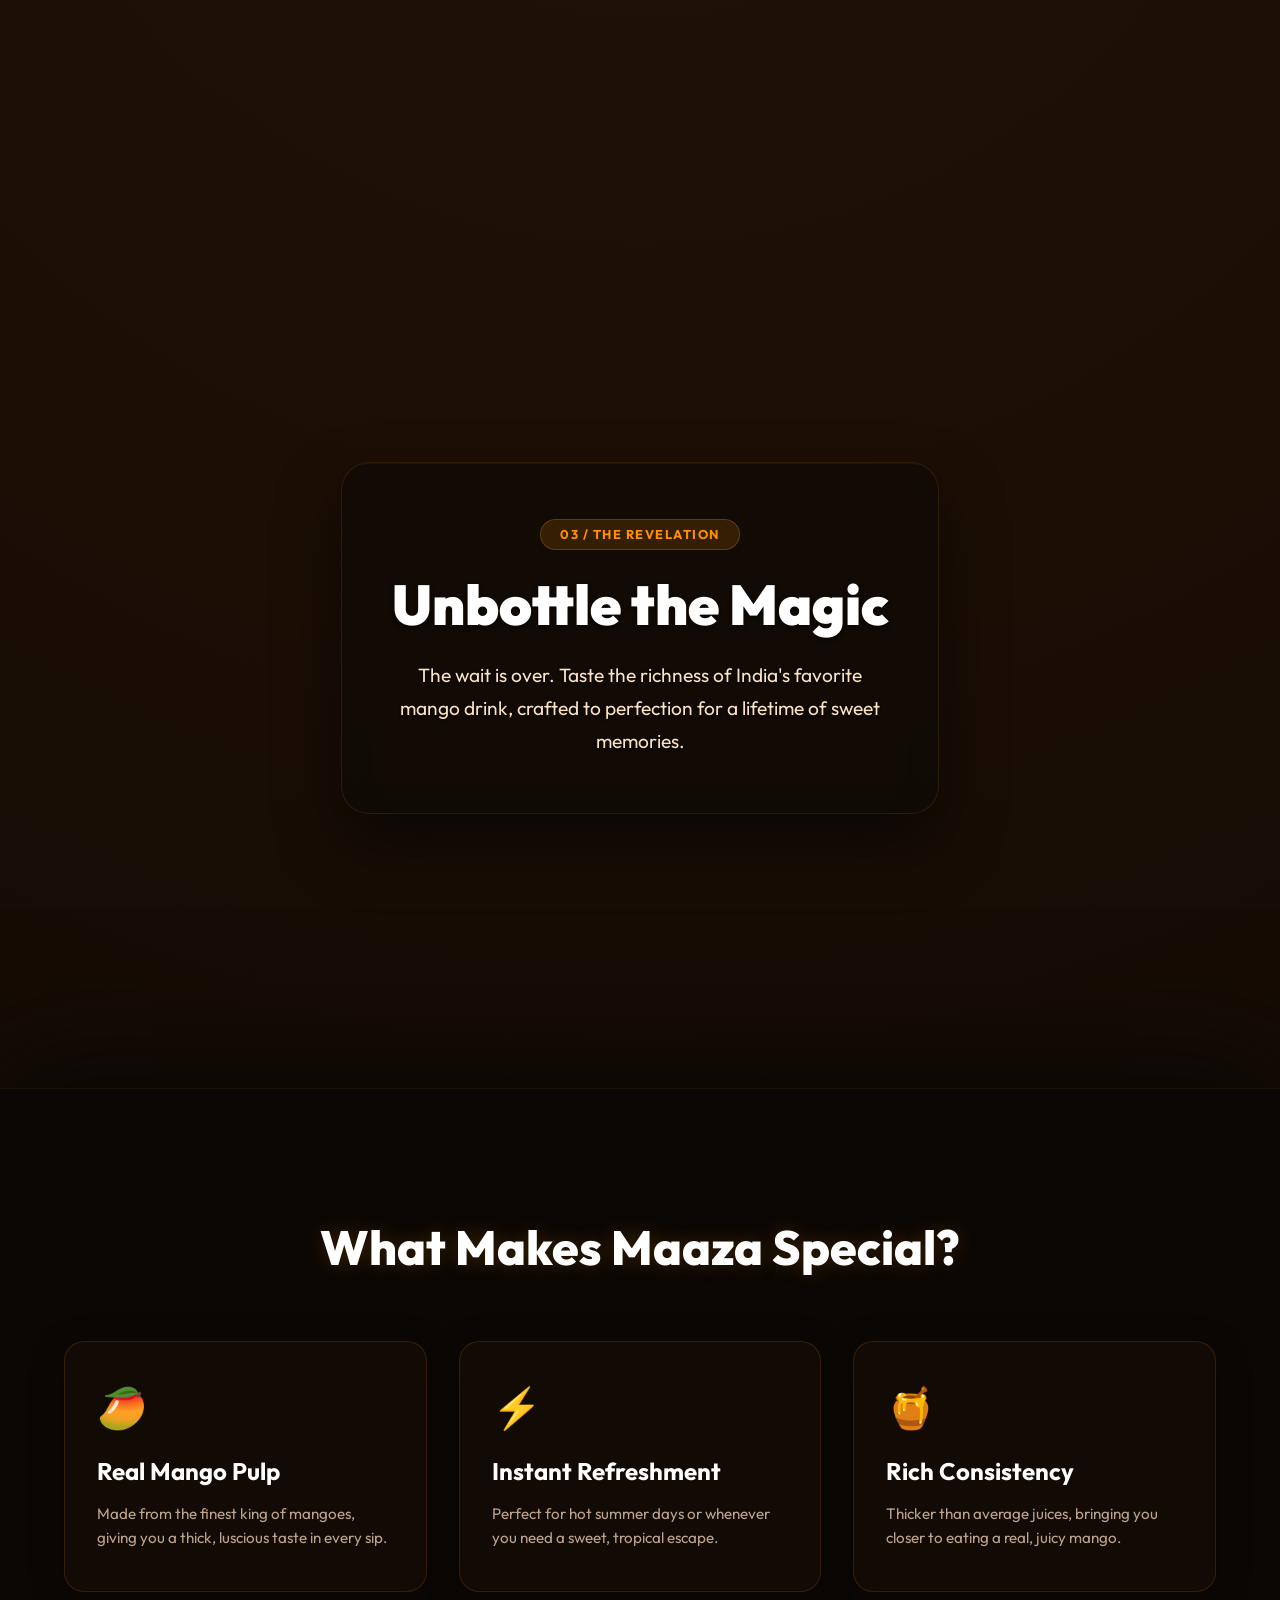
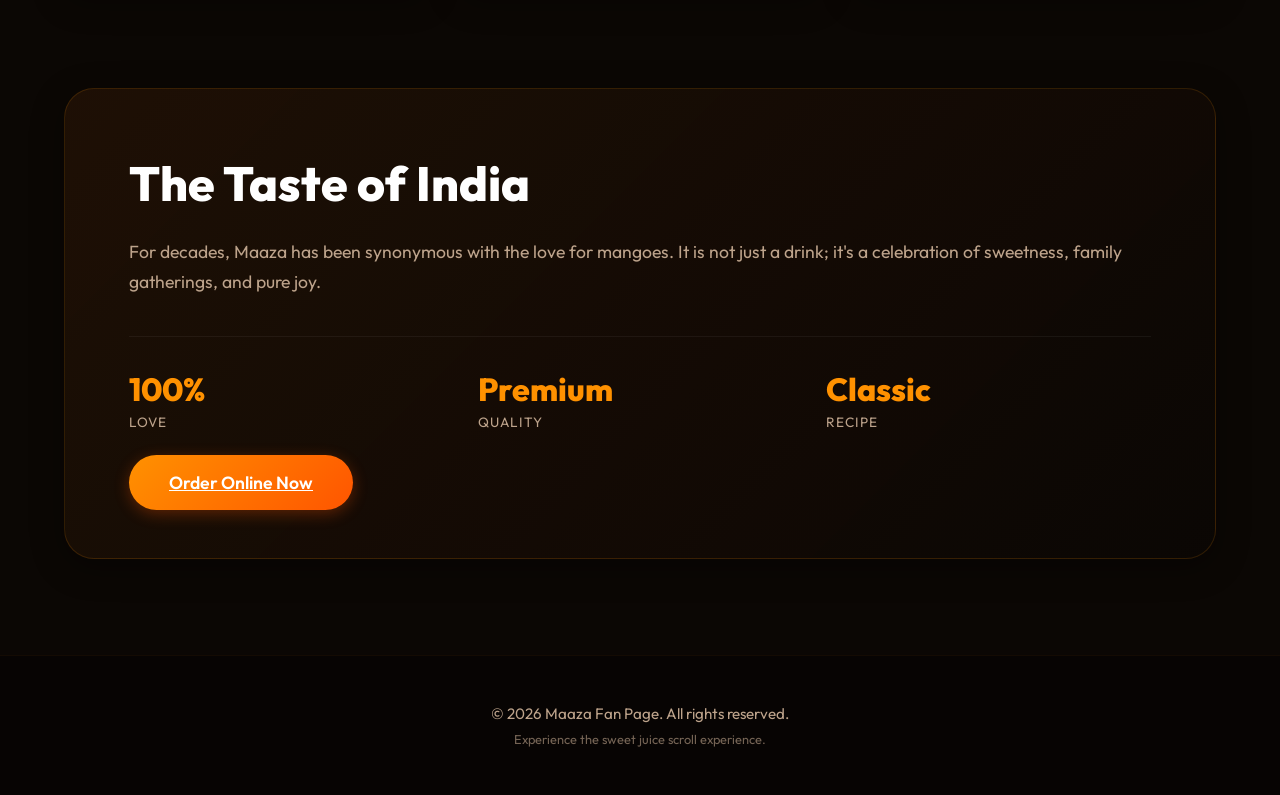
==== commit b7703b88: "Add login page overlay and functionality" ====
--- a/index.html
+++ b/index.html
@@ -60,10 +60,37 @@
             <a href="#experience" class="nav-link">The Experience</a>
             <a href="#features" class="nav-link">Craftsmanship</a>
             <a href="#" class="nav-link" id="ingredients-link">Ingredients</a>
-            <a href="login.html" class="nav-link">Login</a>
         </nav>
         <div class="logo-symbol">🥭</div>
     </header>
+
+    <!-- Login Page Overlay -->
+    <div id="login-page" class="login-page" aria-hidden="false">
+        <div class="login-panel">
+            <div class="login-page-header">
+                <span>Welcome Back</span>
+                <h1 class="login-title">Sign in to Maaza</h1>
+                <p class="login-subtitle">Enter your credentials to continue and enjoy the sweet mango experience.</p>
+            </div>
+            <form id="login-form" class="login-form" action="#" method="POST">
+                <div class="form-group">
+                    <label for="email">Email address</label>
+                    <input type="email" id="email" name="email" placeholder="you@example.com" required>
+                </div>
+                <div class="form-group">
+                    <label for="password">Password</label>
+                    <input type="password" id="password" name="password" placeholder="Enter your password" required>
+                </div>
+                <div class="login-actions">
+                    <button type="submit" class="btn-primary">Login</button>
+                    <div class="login-links">
+                        <a href="#" id="continue-guest">Continue without login</a>
+                    </div>
+                </div>
+            </form>
+            <p class="login-note">This login panel uses a transparent glass effect so the vibrant Maaza background can shine through.</p>
+        </div>
+    </div>
 
     <!-- Background Grid Effect -->
     <div class="bg-grid"></div>
@@ -232,6 +259,24 @@
                     closeModal();
                 }
             });
+
+            const loginPage = document.getElementById('login-page');
+            const continueGuest = document.getElementById('continue-guest');
+            const loginForm = document.getElementById('login-form');
+
+            function closeLoginOverlay(event) {
+                if (event) event.preventDefault();
+                loginPage.classList.add('hidden');
+                document.body.style.overflow = '';
+            }
+
+            continueGuest.addEventListener('click', closeLoginOverlay);
+            loginForm.addEventListener('submit', function(event) {
+                event.preventDefault();
+                closeLoginOverlay();
+            });
+
+            document.body.style.overflow = 'hidden';
         })();
     </script>
 </body>
--- a/index.css
+++ b/index.css
@@ -605,6 +605,161 @@
     opacity: 0.6;
 }
 
+/* Login page styles */
+.login-main {
+    min-height: 100vh;
+    display: flex;
+    align-items: center;
+    justify-content: center;
+    padding: 8rem 5%;
+    position: relative;
+    z-index: 10;
+}
+
+.login-panel {
+    width: min(520px, 100%);
+    background: rgba(255, 255, 255, 0.08);
+    border: 1px solid rgba(255, 255, 255, 0.12);
+    box-shadow: 0 30px 80px rgba(0, 0, 0, 0.4);
+    backdrop-filter: blur(22px);
+    -webkit-backdrop-filter: blur(22px);
+    border-radius: 32px;
+    padding: 3rem;
+    position: relative;
+    overflow: hidden;
+}
+
+.login-panel::before {
+    content: '';
+    position: absolute;
+    inset: 0;
+    background: radial-gradient(circle at top left, rgba(255, 209, 102, 0.14), transparent 40%), radial-gradient(circle at bottom right, rgba(255, 145, 0, 0.1), transparent 35%);
+    pointer-events: none;
+    opacity: 0.7;
+}
+
+.login-panel > * {
+    position: relative;
+    z-index: 1;
+}
+
+.login-title {
+    font-size: 2.8rem;
+    font-weight: 900;
+    margin-bottom: 0.75rem;
+    color: #fff;
+    letter-spacing: -1px;
+}
+
+.login-subtitle {
+    color: var(--color-muted);
+    margin-bottom: 2rem;
+    line-height: 1.7;
+}
+
+.login-form {
+    display: grid;
+    gap: 1.25rem;
+}
+
+.form-group {
+    display: grid;
+    gap: 0.5rem;
+}
+
+.form-group label {
+    color: var(--color-muted);
+    font-size: 0.95rem;
+    font-weight: 600;
+}
+
+.form-group input {
+    width: 100%;
+    min-height: 52px;
+    padding: 1rem 1.25rem;
+    border-radius: 18px;
+    border: 1px solid rgba(255, 255, 255, 0.16);
+    background: rgba(255, 255, 255, 0.08);
+    color: #fff;
+    font-size: 1rem;
+    outline: none;
+    transition: border-color 0.25s ease, box-shadow 0.25s ease;
+}
+
+.form-group input::placeholder {
+    color: rgba(255, 255, 255, 0.55);
+}
+
+.form-group input:focus {
+    border-color: rgba(255, 145, 0, 0.6);
+    box-shadow: 0 0 20px rgba(255, 145, 0, 0.12);
+}
+
+.login-actions {
+    display: flex;
+    flex-direction: column;
+    gap: 1rem;
+    margin-top: 0.75rem;
+}
+
+.login-actions .btn-primary {
+    width: 100%;
+    padding: 1rem 1.25rem;
+}
+
+.login-links {
+    display: flex;
+    justify-content: space-between;
+    gap: 1rem;
+    flex-wrap: wrap;
+}
+
+.login-links a {
+    color: var(--color-muted);
+    text-decoration: none;
+    font-size: 0.95rem;
+    transition: color 0.25s ease;
+}
+
+.login-links a:hover {
+    color: var(--color-primary);
+}
+
+.login-note {
+    color: rgba(255, 255, 255, 0.72);
+    font-size: 0.95rem;
+    margin-top: 1.5rem;
+    text-align: center;
+    line-height: 1.6;
+}
+
+.login-page-header {
+    display: flex;
+    flex-direction: column;
+    gap: 0.75rem;
+    margin-bottom: 1.5rem;
+}
+
+.login-page-header span {
+    color: var(--color-primary);
+    letter-spacing: 2px;
+    text-transform: uppercase;
+    font-size: 0.85rem;
+    font-weight: 700;
+}
+
+@media(max-width: 768px) {
+    .login-main {
+        padding: 5rem 2rem;
+    }
+    .login-panel {
+        padding: 2rem;
+    }
+    .login-title {
+        font-size: 2.4rem;
+    }
+}
+
 /* Animations keyframes */
 @keyframes pulse {
     0% { transform: scale(1); opacity: 0.9; }
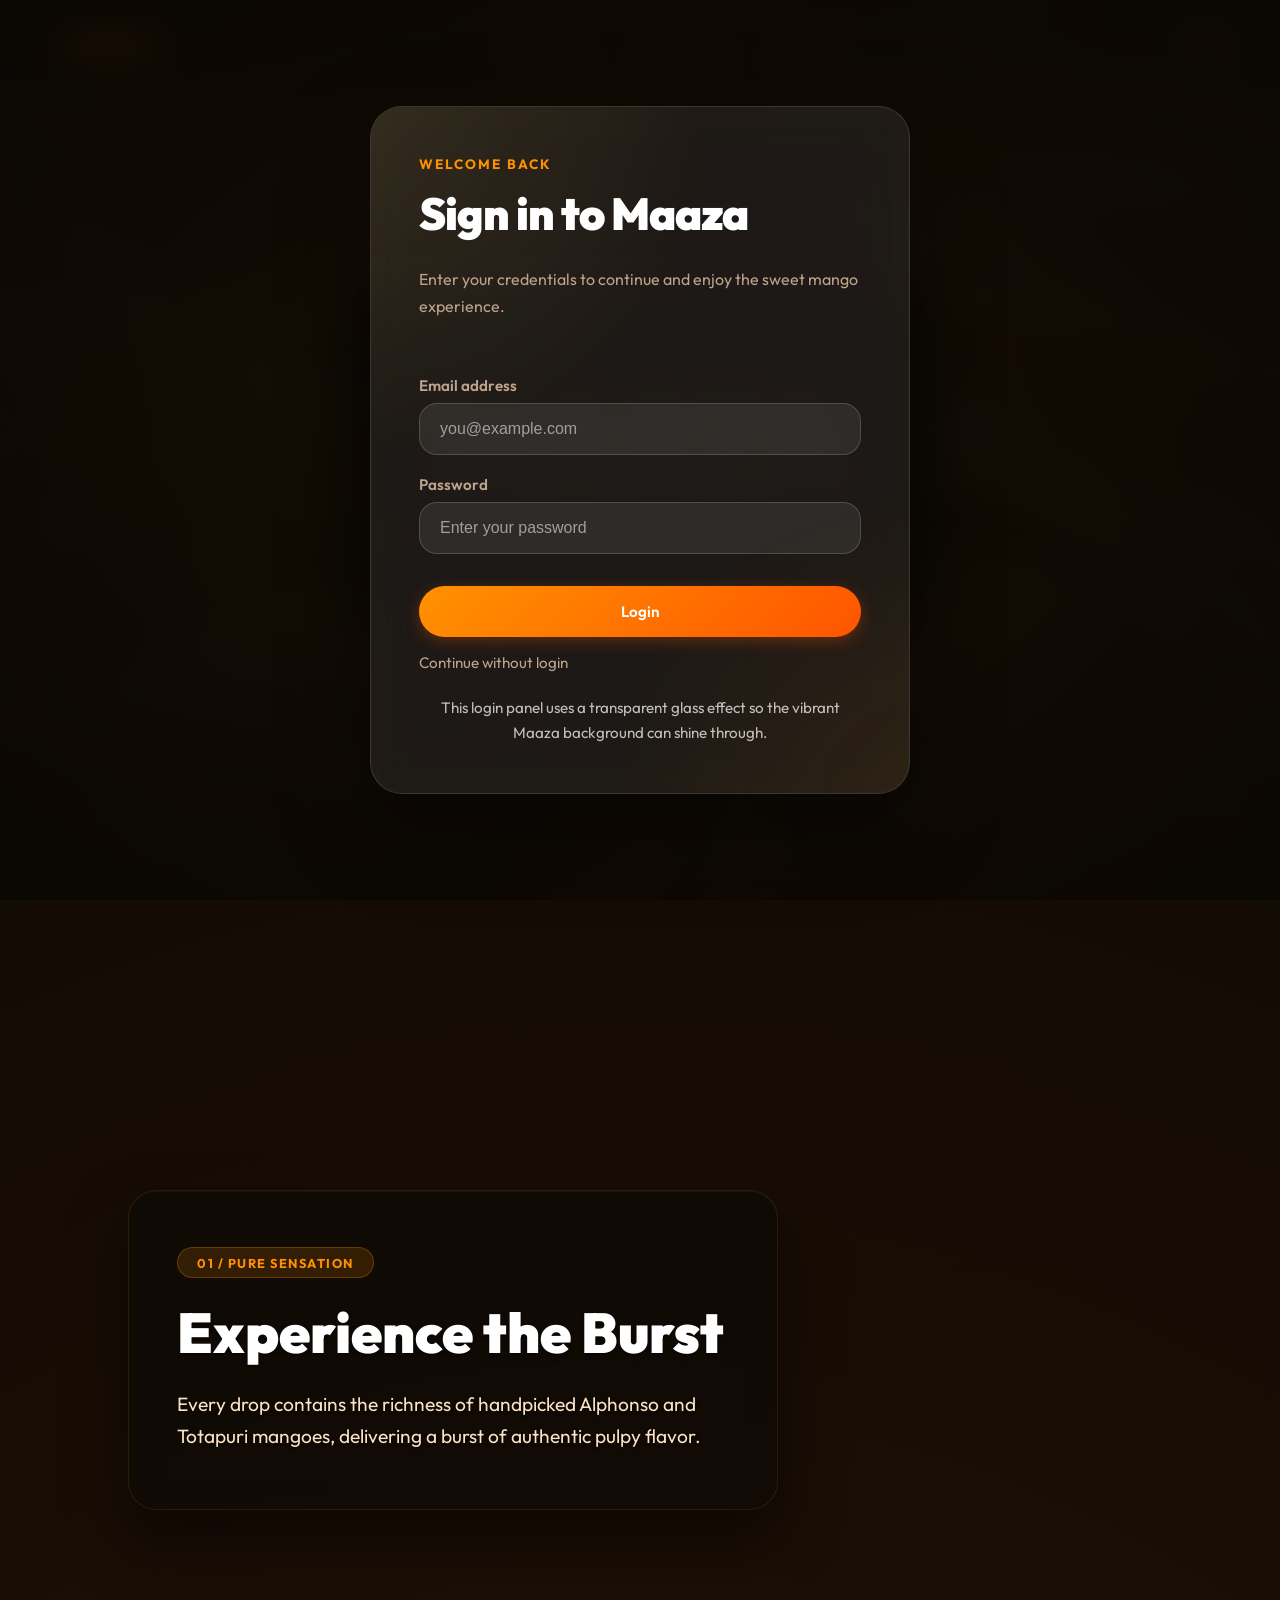
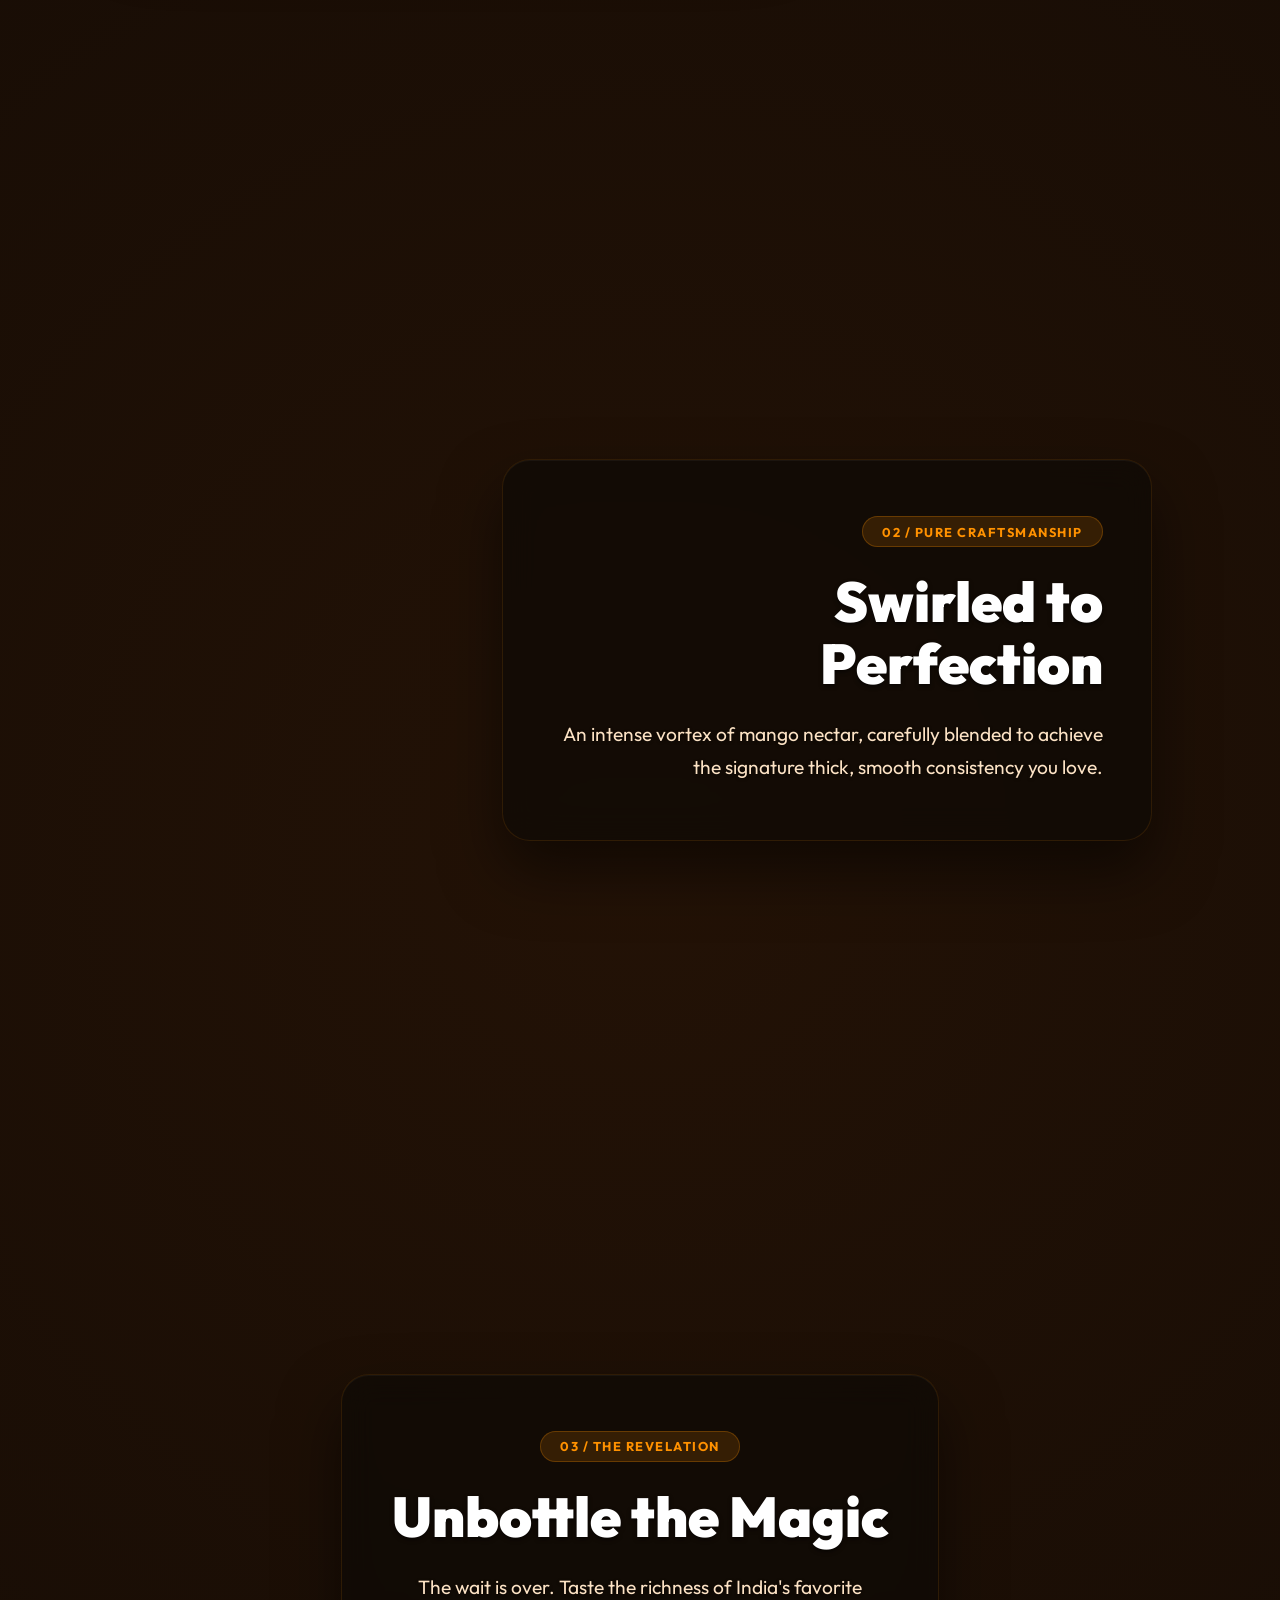
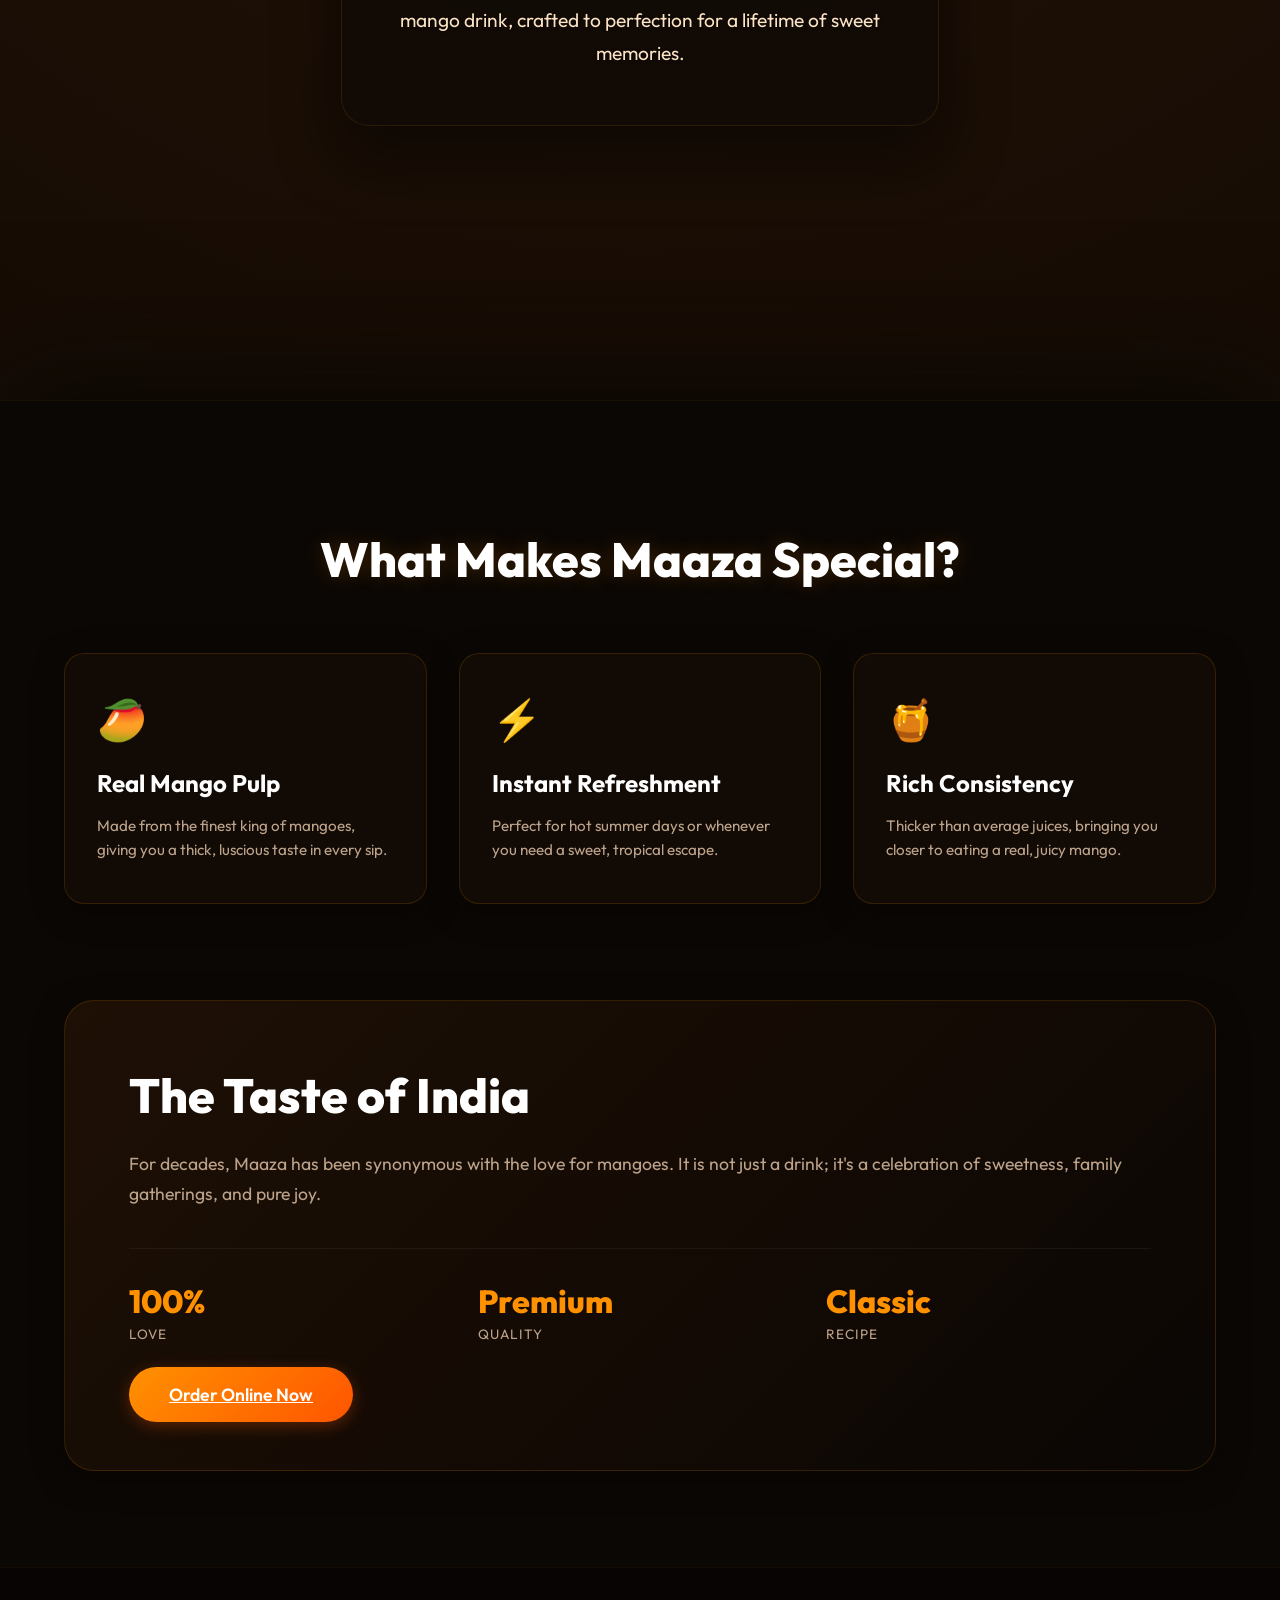
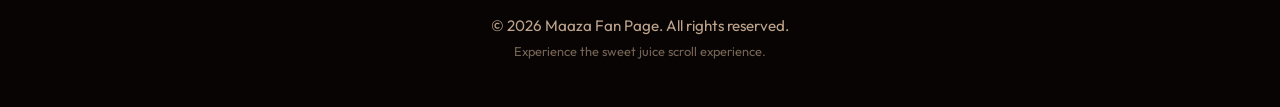
==== commit f1c6f2ba: "Replace neon trail with reptile trail effect" ====
--- a/index.html
+++ b/index.html
@@ -10,33 +10,59 @@
     <link href="https://fonts.googleapis.com/css2?family=Outfit:wght@300;400;600;800;900&family=Playfair+Display:ital,wght@0,700;1,700&display=swap" rel="stylesheet">
     <link rel="stylesheet" href="index.css">
     <style>
-        /* Neon trail for cursor movement */
-        .neon-trail {
+        /* Reptile trail for cursor movement */
+        .reptile-trail {
             position: fixed;
-            width: 42px;
-            height: 6px;
-            border-radius: 4px;
+            width: 14px;
+            height: 14px;
+            border-radius: 50%;
             pointer-events: none;
-            background: linear-gradient(90deg, rgba(255, 209, 102, 0.95), rgba(255, 145, 0, 0.9));
-            box-shadow:
-                0 0 16px rgba(255, 209, 102, 0.85),
-                0 0 32px rgba(255, 145, 0, 0.7),
-                0 0 52px rgba(255, 85, 0, 0.45);
+            background: linear-gradient(135deg, #22c55e 0%, #16a34a 100%);
+            box-shadow: 
+                0 0 8px rgba(34, 197, 94, 0.6),
+                inset -2px -2px 4px rgba(0, 0, 0, 0.3),
+                inset 2px 2px 4px rgba(255, 255, 255, 0.2);
             transform: translate(-50%, -50%) scale(1);
-            animation: neon-fade 0.75s ease-out forwards;
+            animation: reptile-fade 0.9s cubic-bezier(0.34, 1.56, 0.64, 1) forwards;
             z-index: 9999;
+            border: 1px solid rgba(34, 197, 94, 0.7);
         }
-        @keyframes neon-fade {
+
+        .reptile-trail::before {
+            content: '';
+            position: absolute;
+            width: 100%;
+            height: 100%;
+            background: radial-gradient(circle at 30% 30%, rgba(255, 193, 7, 0.5), transparent);
+            border-radius: 50%;
+            animation: scale-pulse 0.9s ease-out forwards;
+        }
+
+        @keyframes reptile-fade {
             0% {
                 opacity: 1;
-                transform: translate(-50%, -50%) scaleX(1) scaleY(1);
+                transform: translate(-50%, -50%) scale(1);
+                filter: brightness(1.2);
+            }
+            50% {
+                opacity: 0.8;
+                transform: translate(-50%, -50%) scale(0.9);
             }
             100% {
                 opacity: 0;
-                transform: translate(-50%, -50%) scaleX(1.4) scaleY(0.8);
-                box-shadow:
-                    0 0 2px rgba(255, 209, 102, 0.1),
-                    0 0 10px rgba(255, 145, 0, 0.08);
+                transform: translate(-50%, -50%) scale(0.3);
+                filter: brightness(0.6);
+            }
+        }
+
+        @keyframes scale-pulse {
+            0% {
+                transform: scale(0.5);
+                opacity: 0.8;
+            }
+            100% {
+                transform: scale(1);
+                opacity: 0;
             }
         }
     </style>
@@ -209,23 +235,23 @@
     <script>
         (function(){
             let lastTrail = 0;
-            const trailThrottle = 16;
-
-            function createNeon(x, y) {
-                const glow = document.createElement('span');
-                glow.className = 'neon-trail';
-                glow.style.left = x + 'px';
-                glow.style.top = y + 'px';
-                document.body.appendChild(glow);
-                glow.addEventListener('animationend', () => glow.remove());
+            const trailThrottle = 12;
+
+            function createReptileTrail(x, y) {
+                const segment = document.createElement('span');
+                segment.className = 'reptile-trail';
+                segment.style.left = x + 'px';
+                segment.style.top = y + 'px';
+                document.body.appendChild(segment);
+                segment.addEventListener('animationend', () => segment.remove());
             }
 
             function onMove(e) {
                 const now = Date.now();
                 if (now - lastTrail < trailThrottle) return;
                 lastTrail = now;
-                createNeon(e.clientX, e.clientY);
-                createNeon(e.clientX + 6, e.clientY + 6);
+                createReptileTrail(e.clientX, e.clientY);
+                createReptileTrail(e.clientX + 3, e.clientY + 3);
             }
 
             document.addEventListener('mousemove', onMove, {passive:true});
--- a/index.css
+++ b/index.css
@@ -606,21 +606,27 @@
 }
 
 /* Login page styles */
-.login-main {
-    min-height: 100vh;
+.login-page {
+    position: fixed;
+    inset: 0;
+    z-index: 9999;
     display: flex;
     align-items: center;
     justify-content: center;
-    padding: 8rem 5%;
-    position: relative;
-    z-index: 10;
+    padding: 2rem;
+    background: rgba(11, 7, 4, 0.88);
+    backdrop-filter: blur(18px);
+}
+
+.login-page.hidden {
+    display: none;
 }
 
 .login-panel {
-    width: min(520px, 100%);
+    width: min(540px, 100%);
     background: rgba(255, 255, 255, 0.08);
     border: 1px solid rgba(255, 255, 255, 0.12);
-    box-shadow: 0 30px 80px rgba(0, 0, 0, 0.4);
+    box-shadow: 0 30px 90px rgba(0, 0, 0, 0.45);
     backdrop-filter: blur(22px);
     -webkit-backdrop-filter: blur(22px);
     border-radius: 32px;
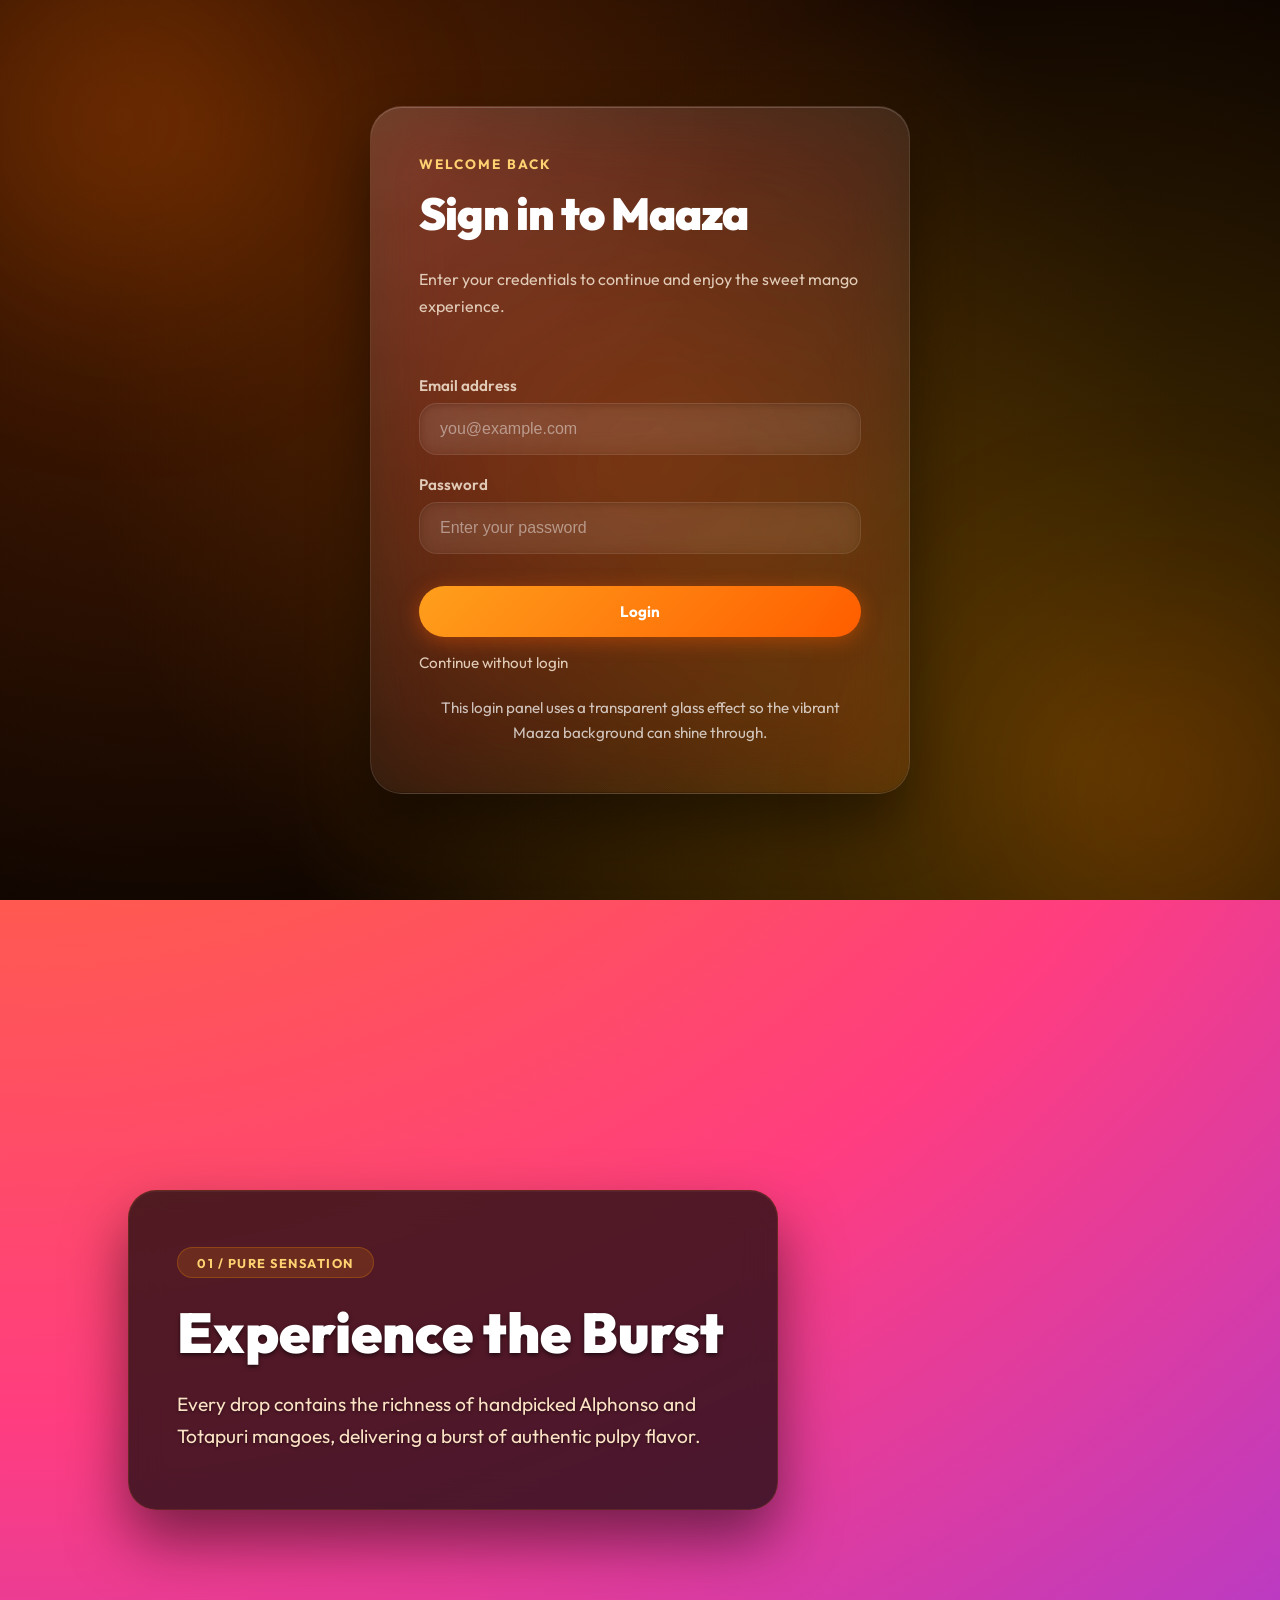
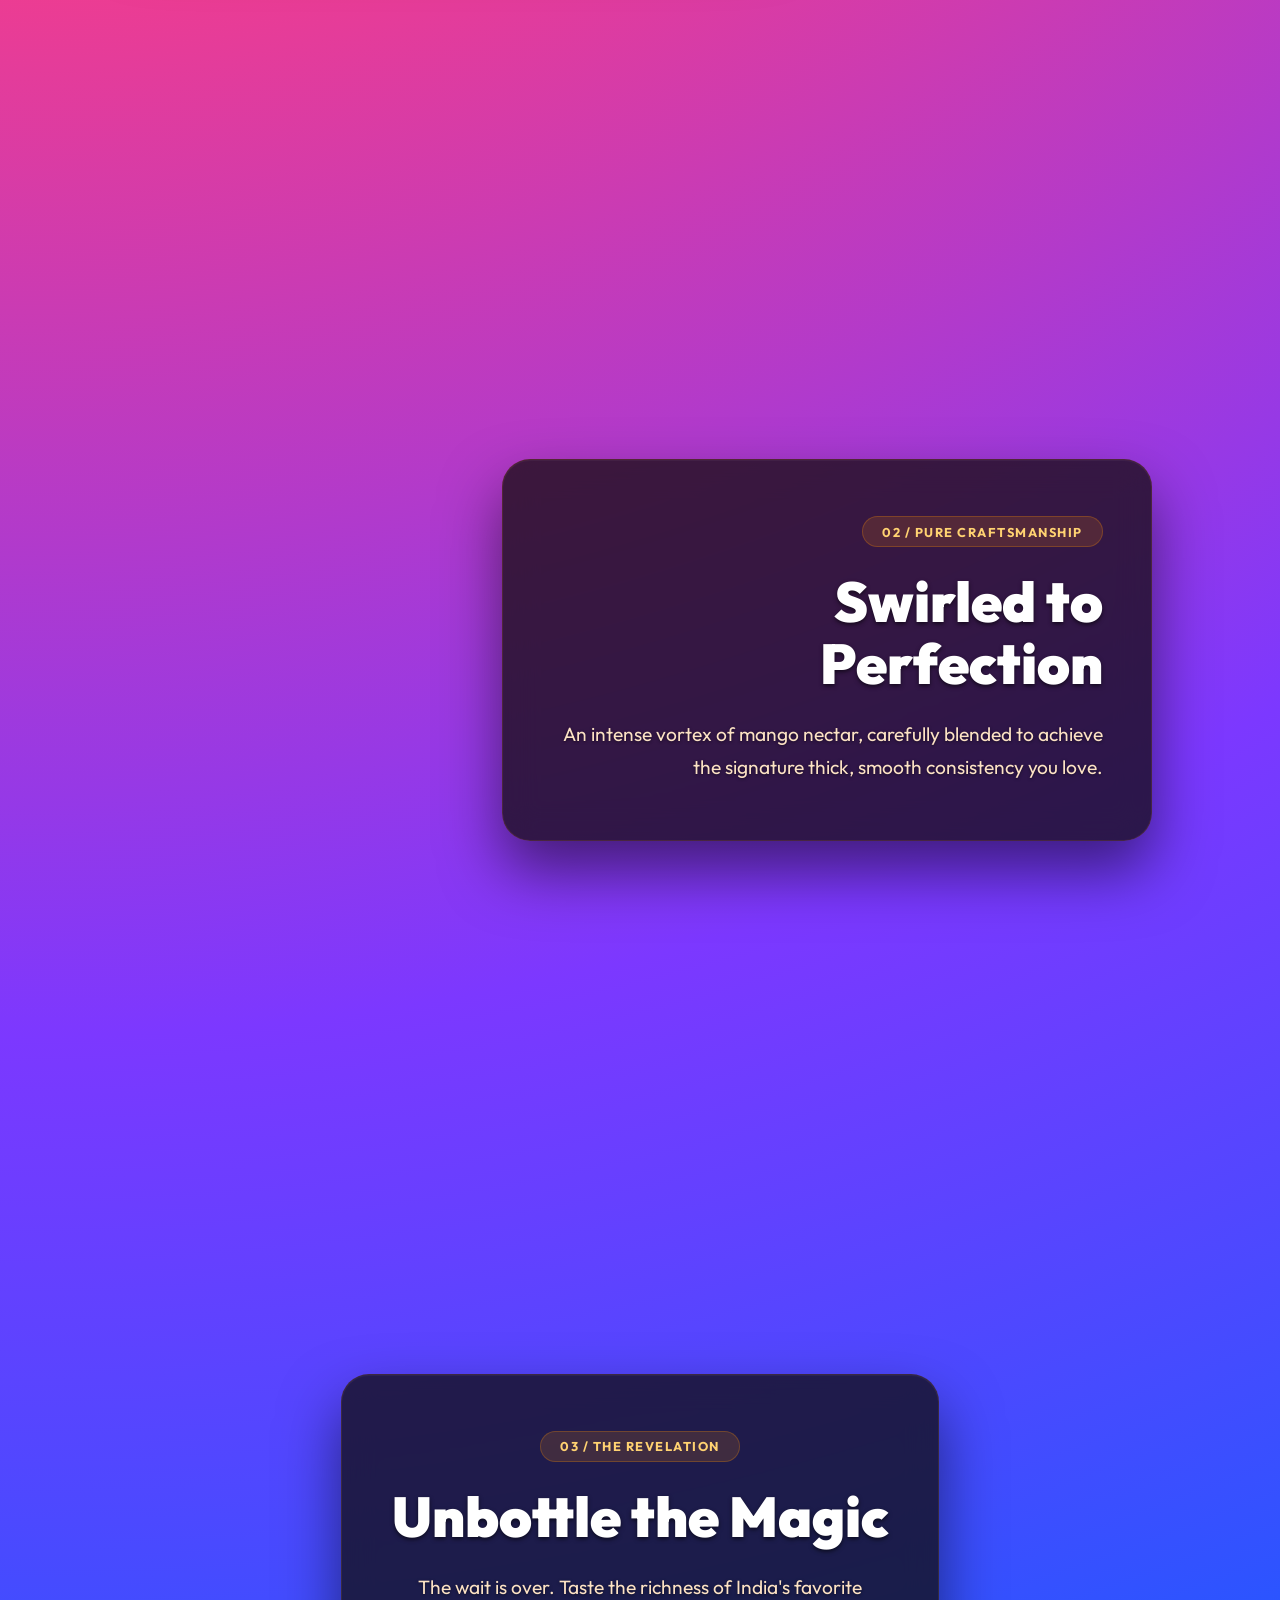
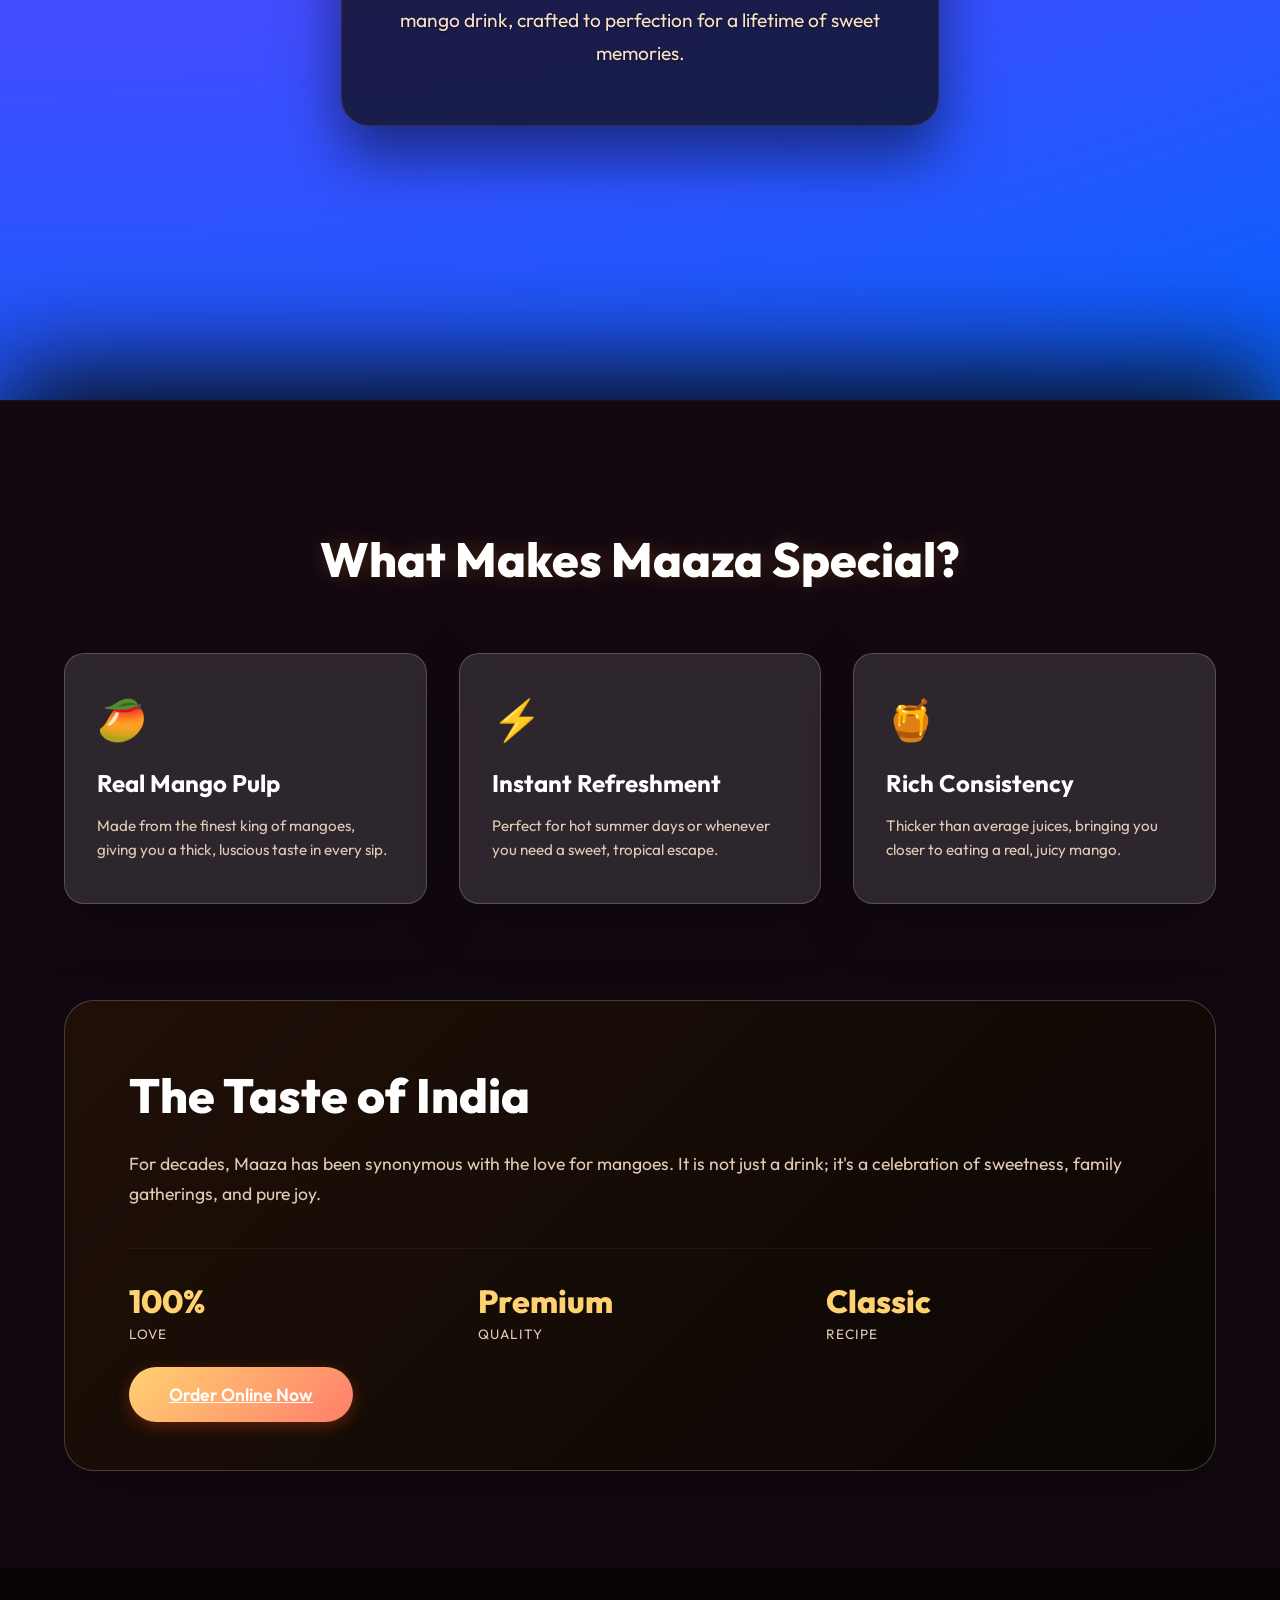
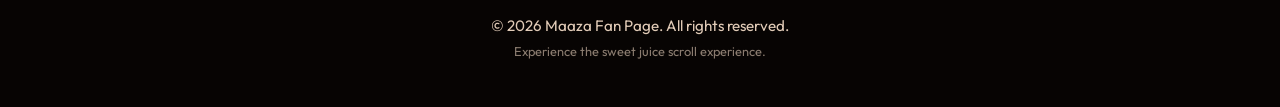
==== commit 84489a4d: "Enhance ingredients modal with detailed descriptions Added ingredient details and descriptions to th" ====
--- a/index.html
+++ b/index.html
@@ -126,10 +126,42 @@
         <div class="modal-content">
             <button id="modal-close" class="modal-close" aria-label="Close ingredients popup">×</button>
             <div class="modal-header">
-                <h2>Ingredients</h2>
+                <span class="ingredients-subtitle">Inside Every Bottle</span>
+                <h2 class="ingredients-main-title">Crafted with Perfection</h2>
             </div>
             <div class="modal-body">
-                <img id="ingredient-image" src="ingredients-popup.jpg" alt="Maaza Ingredients" />
+                <div class="ingredients-grid">
+                    <div class="ingredient-card card-mango">
+                        <div class="ingredient-icon-wrapper">🥭</div>
+                        <h3>Real Mango Pulp</h3>
+                        <p>Crafted with premium mango pulp for a richer, more authentic mango taste than ordinary juices.</p>
+                    </div>
+                    <div class="ingredient-card card-water">
+                        <div class="ingredient-icon-wrapper">💧</div>
+                        <h3>Pure Water</h3>
+                        <p>Filtered to maintain a smooth consistency and ensure the perfect balance of flavor in every drop.</p>
+                    </div>
+                    <div class="ingredient-card card-sugar">
+                        <div class="ingredient-icon-wrapper">🍬</div>
+                        <h3>Sugar</h3>
+                        <p>Added to enhance sweetness and preserve the delightful tropical character of the mangoes.</p>
+                    </div>
+                    <div class="ingredient-card card-citric">
+                        <div class="ingredient-icon-wrapper">🍋</div>
+                        <h3>Citric Acid</h3>
+                        <p>Used to adjust the acidity so every single sip feels fresh, crisp, and well-rounded.</p>
+                    </div>
+                    <div class="ingredient-card card-flavors">
+                        <div class="ingredient-icon-wrapper">🌿</div>
+                        <h3>Natural Flavors</h3>
+                        <p>Subtle botanical notes that complete the mango profile and make every bottle taste delicious.</p>
+                    </div>
+                    <div class="ingredient-card card-coloring">
+                        <div class="ingredient-icon-wrapper">✨</div>
+                        <h3>Coloring</h3>
+                        <p>Included in tiny amounts to give Maaza its iconic, bright, and inviting mango hue.</p>
+                    </div>
+                </div>
             </div>
         </div>
     </div>
--- a/index.css
+++ b/index.css
@@ -1,15 +1,15 @@
 /* CSS Variables for design system */
 :root {
-    --bg-dark: #0b0704;
-    --bg-gradient: radial-gradient(circle at center, #231206 0%, #0b0704 100%);
-    --color-primary: #ff9100;
-    --color-primary-glow: rgba(255, 145, 0, 0.4);
-    --color-secondary: #ff5500;
+    --bg-dark: #120811;
+    --bg-gradient: radial-gradient(circle at top left, #ff8a00 0%, #ff3d80 28%, #7c38ff 52%, #0d5fff 74%, #06f6f3 100%);
+    --color-primary: #ffd271;
+    --color-primary-glow: rgba(255, 210, 113, 0.35);
+    --color-secondary: #ff7d6b;
     --color-text: #fbeedb;
-    --color-muted: #bda38b;
-    --glass-bg: rgba(24, 15, 8, 0.6);
-    --glass-border: rgba(255, 145, 0, 0.15);
-    --glass-shadow: 0 8px 32px 0 rgba(0, 0, 0, 0.37);
+    --color-muted: #e1cbb7;
+    --glass-bg: rgba(255, 255, 255, 0.12);
+    --glass-border: rgba(255, 255, 255, 0.2);
+    --glass-shadow: 0 18px 60px 0 rgba(0, 0, 0, 0.28);
     --font-sans: 'Outfit', sans-serif;
     --font-serif: 'Playfair Display', serif;
 }
@@ -606,16 +606,81 @@
 }
 
 /* Login page styles */
+.login-main, .login-page {
+    position: relative;
+    display: flex;
+    align-items: center;
+    justify-content: center;
+    padding: 2rem;
+    overflow: hidden;
+    background-color: #0e0501; /* Deep rich dark orange-brown base */
+    background-image: 
+        radial-gradient(circle at 15% 15%, rgba(255, 94, 0, 0.25) 0%, rgba(255, 94, 0, 0) 60%),
+        radial-gradient(circle at 85% 85%, rgba(255, 179, 0, 0.28) 0%, rgba(255, 179, 0, 0) 60%),
+        radial-gradient(circle at 50% 50%, rgba(255, 136, 0, 0.15) 0%, rgba(255, 136, 0, 0) 70%),
+        linear-gradient(135deg, rgba(24, 9, 2, 0.92) 0%, rgba(8, 3, 0, 0.95) 100%);
+}
+
 .login-page {
     position: fixed;
     inset: 0;
     z-index: 9999;
-    display: flex;
-    align-items: center;
-    justify-content: center;
-    padding: 2rem;
-    background: rgba(11, 7, 4, 0.88);
-    backdrop-filter: blur(18px);
+    backdrop-filter: blur(24px);
+    -webkit-backdrop-filter: blur(24px);
+}
+
+.login-main {
+    min-height: 100vh;
+    width: 100%;
+}
+
+/* Premium animated ambient glow orbs behind the glass card */
+.login-main::before, .login-page::before {
+    content: '';
+    position: absolute;
+    width: 480px;
+    height: 480px;
+    border-radius: 50%;
+    background: radial-gradient(circle, rgba(255, 115, 0, 0.28) 0%, rgba(255, 115, 0, 0) 70%);
+    top: -120px;
+    left: -120px;
+    filter: blur(90px);
+    pointer-events: none;
+    z-index: 0;
+    animation: float-glow-left 14s infinite ease-in-out alternate;
+}
+
+.login-main::after, .login-page::after {
+    content: '';
+    position: absolute;
+    width: 520px;
+    height: 520px;
+    border-radius: 50%;
+    background: radial-gradient(circle, rgba(255, 77, 0, 0.22) 0%, rgba(255, 145, 0, 0) 70%);
+    bottom: -150px;
+    right: -150px;
+    filter: blur(100px);
+    pointer-events: none;
+    z-index: 0;
+    animation: float-glow-right 18s infinite ease-in-out alternate;
+}
+
+@keyframes float-glow-left {
+    0% {
+        transform: translate(0, 0) scale(1);
+    }
+    100% {
+        transform: translate(60px, 40px) scale(1.15);
+    }
+}
+
+@keyframes float-glow-right {
+    0% {
+        transform: translate(0, 0) scale(1);
+    }
+    100% {
+        transform: translate(-70px, -50px) scale(1.12);
+    }
 }
 
 .login-page.hidden {
@@ -624,11 +689,14 @@
 
 .login-panel {
     width: min(540px, 100%);
-    background: rgba(255, 255, 255, 0.08);
+    background: linear-gradient(135deg, rgba(255, 255, 255, 0.07) 0%, rgba(255, 255, 255, 0.02) 100%);
     border: 1px solid rgba(255, 255, 255, 0.12);
-    box-shadow: 0 30px 90px rgba(0, 0, 0, 0.45);
-    backdrop-filter: blur(22px);
-    -webkit-backdrop-filter: blur(22px);
+    box-shadow: 
+        0 30px 60px rgba(0, 0, 0, 0.45), 
+        inset 0 1px 0 rgba(255, 255, 255, 0.18), 
+        inset 0 -1px 0 rgba(0, 0, 0, 0.2);
+    backdrop-filter: blur(35px) saturate(180%);
+    -webkit-backdrop-filter: blur(35px) saturate(180%);
     border-radius: 32px;
     padding: 3rem;
     position: relative;
@@ -639,9 +707,20 @@
     content: '';
     position: absolute;
     inset: 0;
-    background: radial-gradient(circle at top left, rgba(255, 209, 102, 0.14), transparent 40%), radial-gradient(circle at bottom right, rgba(255, 145, 0, 0.1), transparent 35%);
+    background: linear-gradient(180deg, rgba(255, 255, 255, 0.06) 0%, rgba(255, 255, 255, 0.01) 100%);
     pointer-events: none;
-    opacity: 0.7;
+    opacity: 0.85;
+}
+
+.login-panel::after {
+    content: '';
+    position: absolute;
+    inset: 0;
+    background: 
+        radial-gradient(circle at top left, rgba(255, 255, 255, 0.08), transparent 45%), 
+        radial-gradient(circle at bottom right, rgba(255, 145, 0, 0.08), transparent 45%);
+    pointer-events: none;
+    opacity: 0.75;
 }
 
 .login-panel > * {
@@ -684,21 +763,25 @@
     min-height: 52px;
     padding: 1rem 1.25rem;
     border-radius: 18px;
-    border: 1px solid rgba(255, 255, 255, 0.16);
-    background: rgba(255, 255, 255, 0.08);
+    border: 1px solid rgba(255, 255, 255, 0.08);
+    background: rgba(255, 255, 255, 0.04);
     color: #fff;
     font-size: 1rem;
     outline: none;
-    transition: border-color 0.25s ease, box-shadow 0.25s ease;
+    backdrop-filter: blur(10px);
+    -webkit-backdrop-filter: blur(10px);
+    transition: all 0.3s cubic-bezier(0.16, 1, 0.3, 1);
+    box-shadow: inset 0 2px 4px rgba(0, 0, 0, 0.1);
 }
 
 .form-group input::placeholder {
-    color: rgba(255, 255, 255, 0.55);
+    color: rgba(255, 255, 255, 0.45);
 }
 
 .form-group input:focus {
-    border-color: rgba(255, 145, 0, 0.6);
-    box-shadow: 0 0 20px rgba(255, 145, 0, 0.12);
+    background: rgba(255, 255, 255, 0.08);
+    border-color: rgba(255, 145, 0, 0.5);
+    box-shadow: 0 0 20px rgba(255, 145, 0, 0.25), inset 0 2px 4px rgba(0, 0, 0, 0.05);
 }
 
 .login-actions {
@@ -711,6 +794,13 @@
 .login-actions .btn-primary {
     width: 100%;
     padding: 1rem 1.25rem;
+    background: linear-gradient(135deg, #ff9f1c 0%, #ff5e00 100%);
+    box-shadow: 0 4px 20px rgba(255, 94, 0, 0.4);
+    font-weight: 700;
+}
+
+.login-actions .btn-primary:hover {
+    box-shadow: 0 6px 25px rgba(255, 94, 0, 0.6);
 }
 
 .login-links {
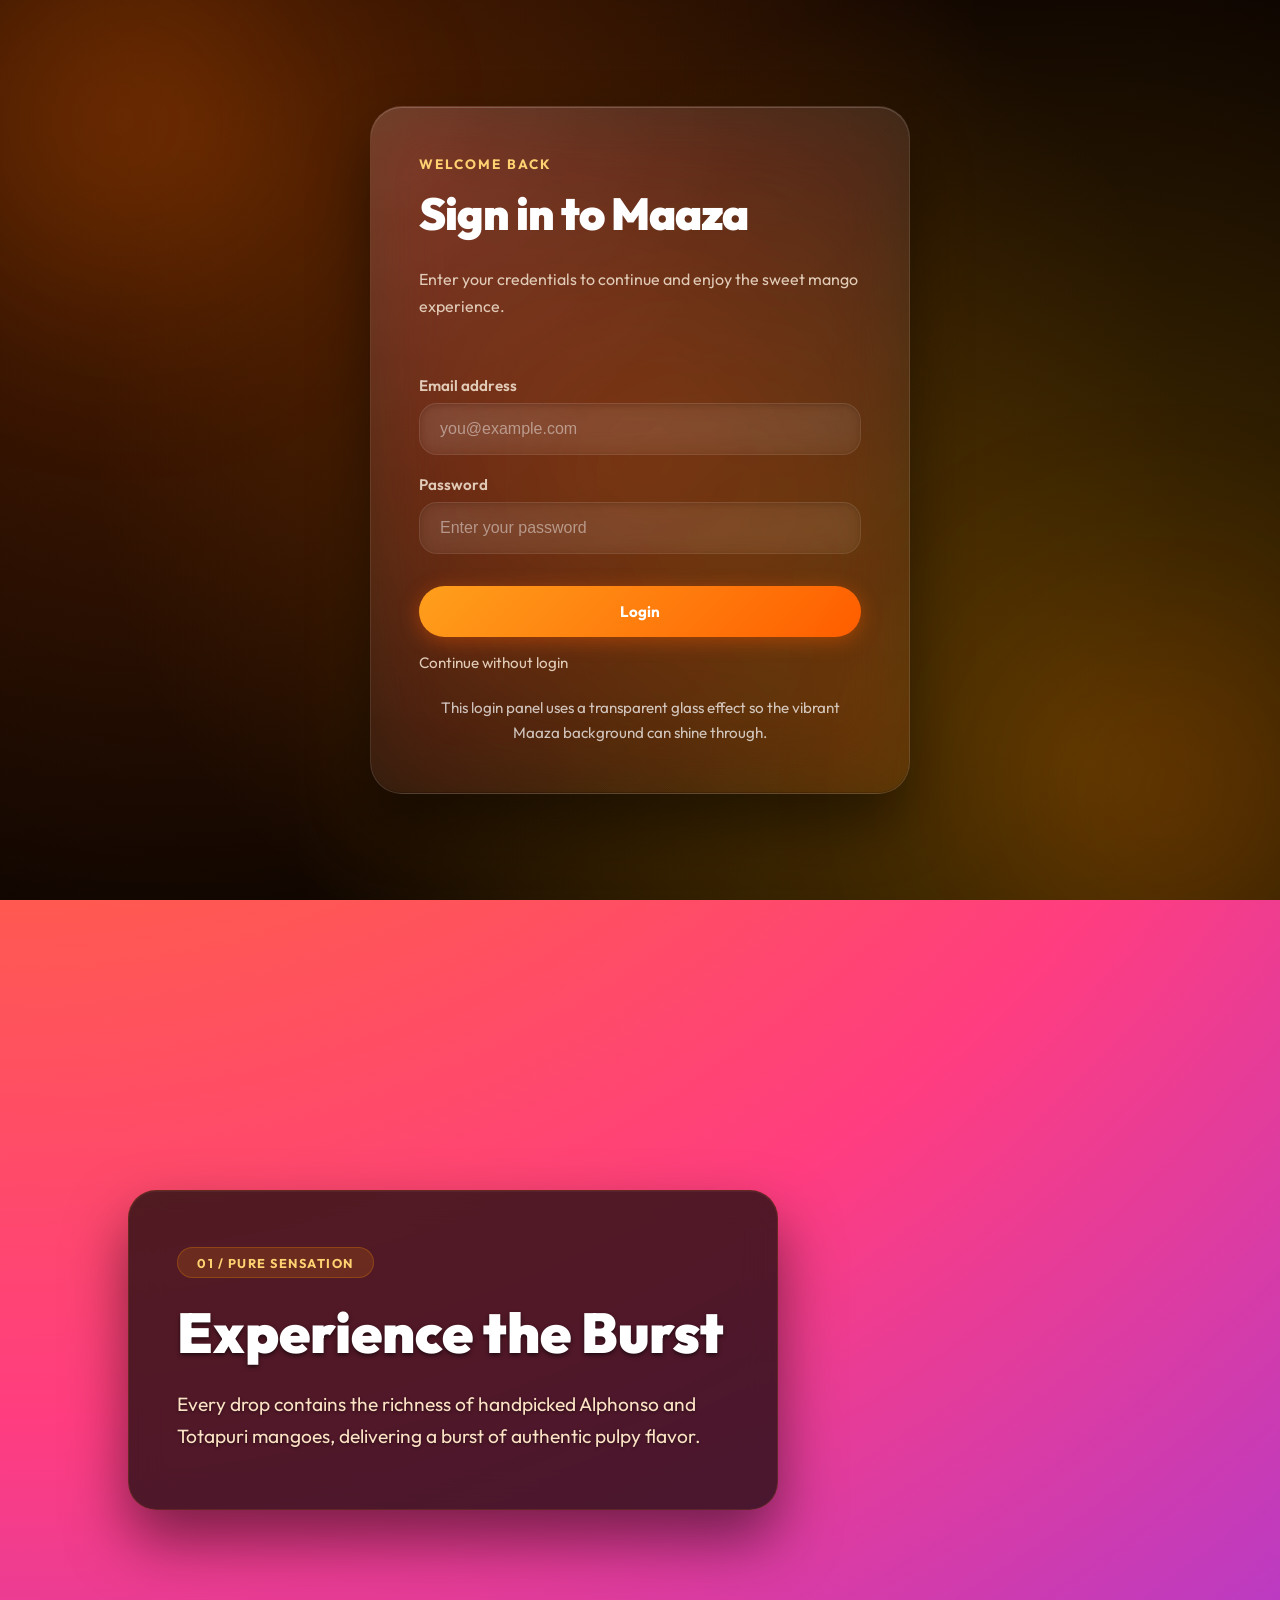
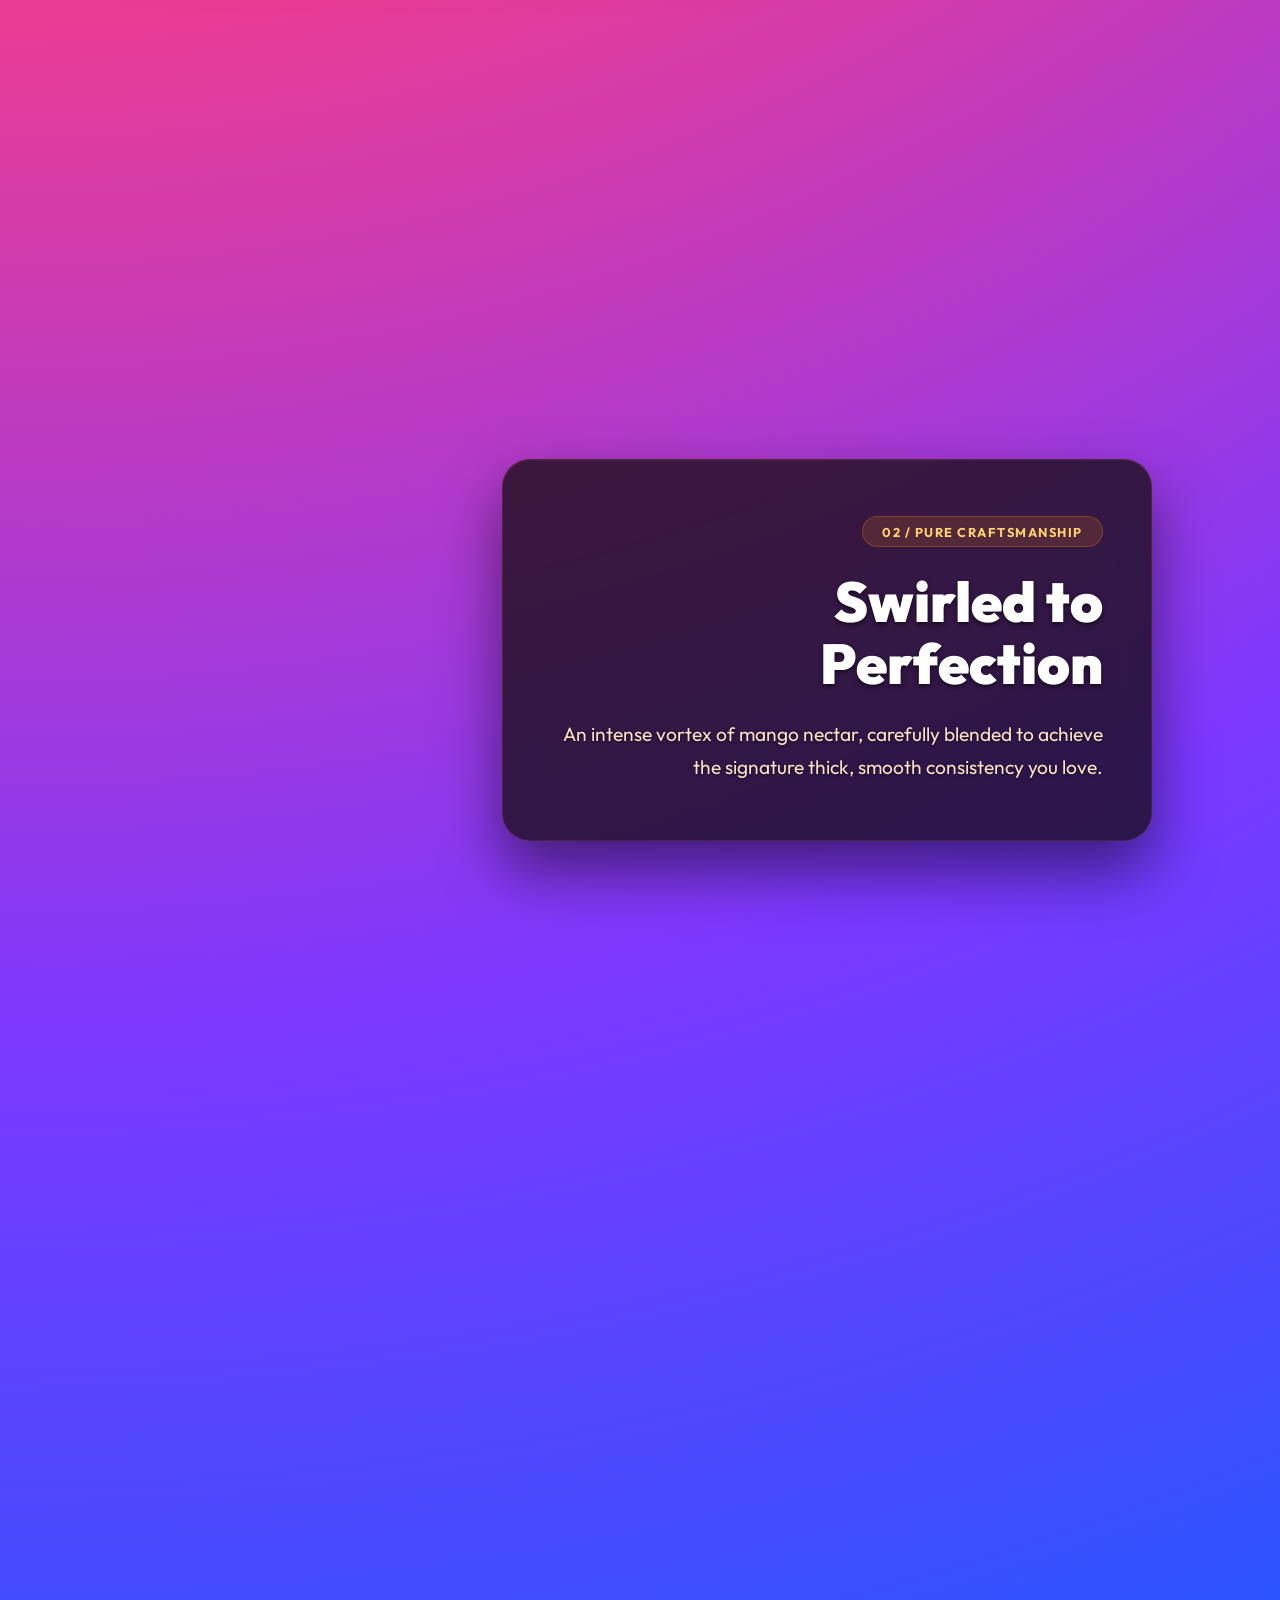
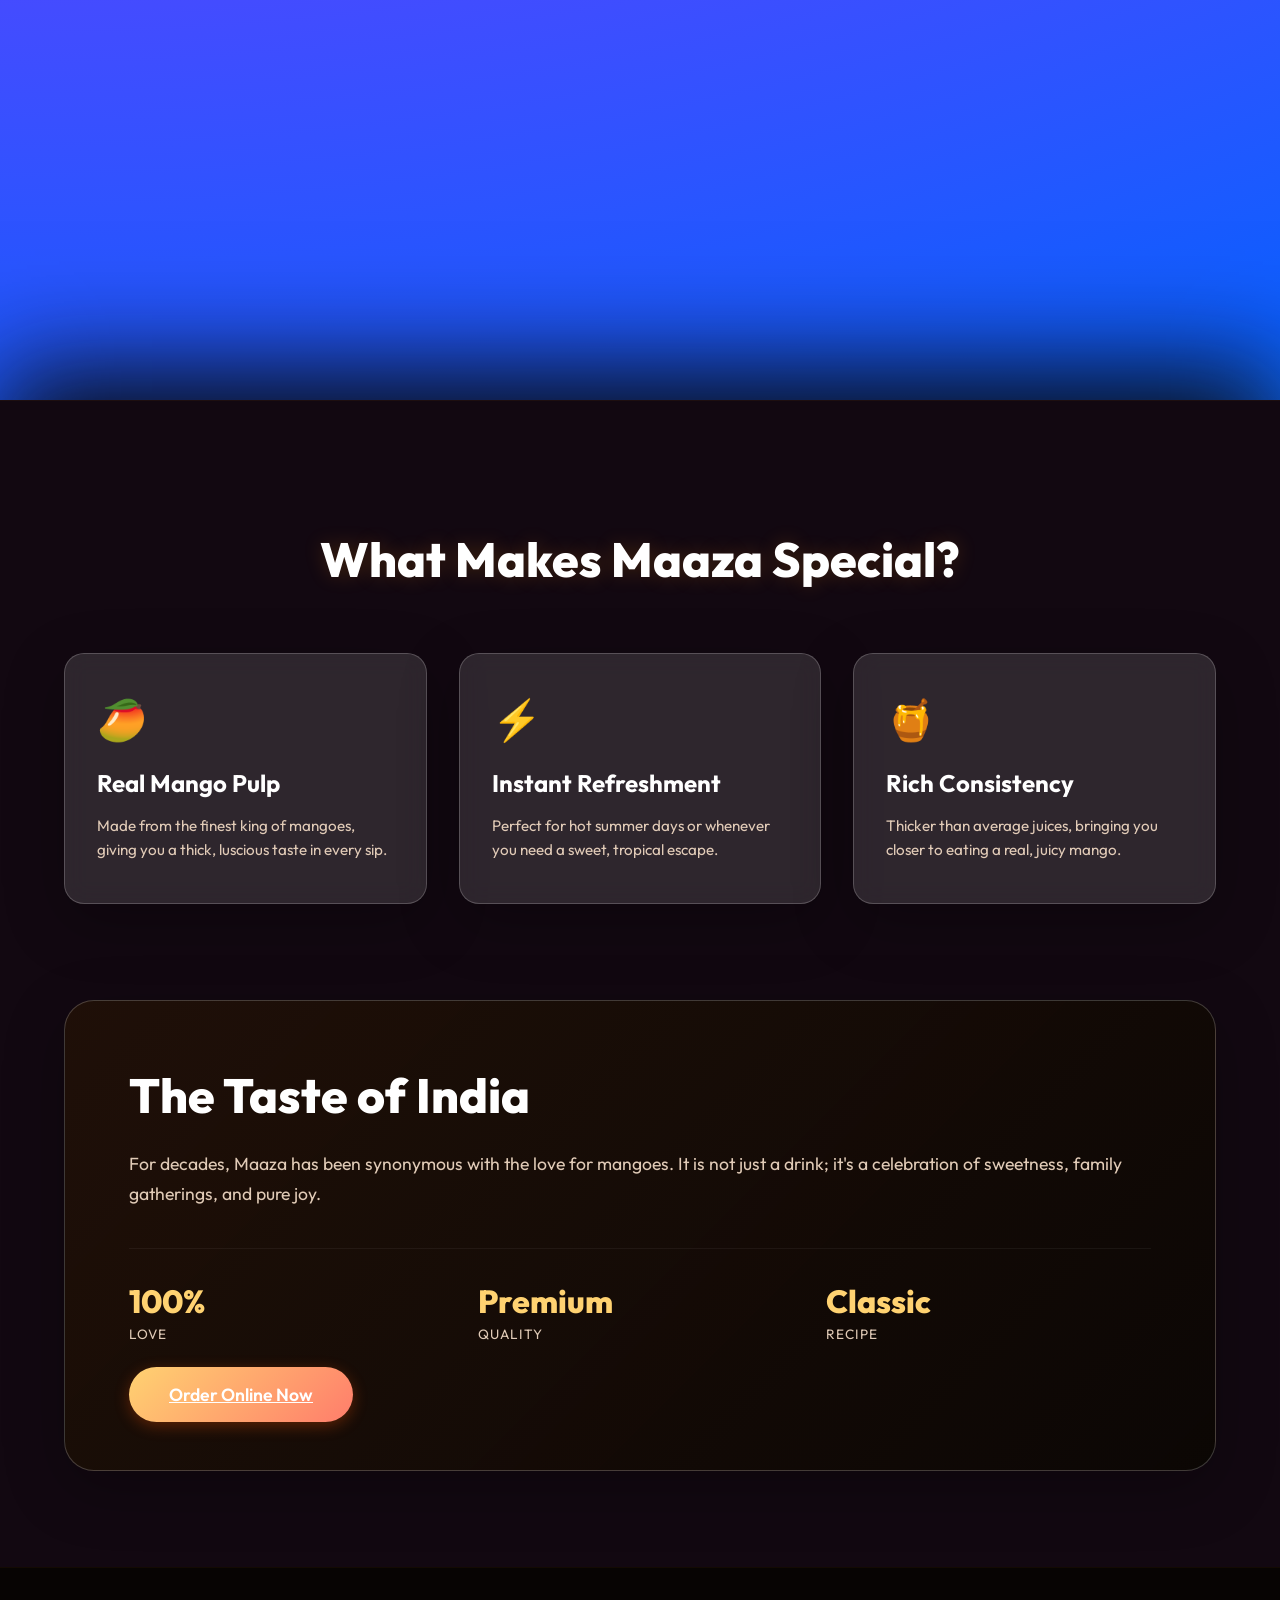
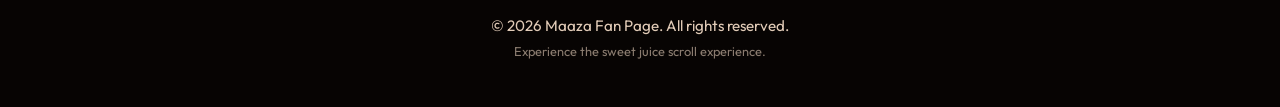
==== commit d881fcbd: "Rename reptile trail to star trail with style updates" ====
--- a/index.html
+++ b/index.html
@@ -10,58 +10,54 @@
     <link href="https://fonts.googleapis.com/css2?family=Outfit:wght@300;400;600;800;900&family=Playfair+Display:ital,wght@0,700;1,700&display=swap" rel="stylesheet">
     <link rel="stylesheet" href="index.css">
     <style>
-        /* Reptile trail for cursor movement */
-        .reptile-trail {
+        /* Sparkling star trail for cursor movement */
+        .star-trail {
             position: fixed;
-            width: 14px;
-            height: 14px;
-            border-radius: 50%;
+            width: 20px;
+            height: 20px;
             pointer-events: none;
-            background: linear-gradient(135deg, #22c55e 0%, #16a34a 100%);
-            box-shadow: 
-                0 0 8px rgba(34, 197, 94, 0.6),
-                inset -2px -2px 4px rgba(0, 0, 0, 0.3),
-                inset 2px 2px 4px rgba(255, 255, 255, 0.2);
-            transform: translate(-50%, -50%) scale(1);
-            animation: reptile-fade 0.9s cubic-bezier(0.34, 1.56, 0.64, 1) forwards;
+            clip-path: polygon(50% 0%, 61% 35%, 98% 35%, 68% 57%, 79% 91%, 50% 70%, 21% 91%, 32% 57%, 2% 35%, 39% 35%);
+            background: linear-gradient(135deg, #ffd700 0%, #ffec8b 50%, #fffacd 100%);
+            transform: translate(-50%, -50%) scale(1) rotate(0deg);
+            animation: star-twinkle 1.2s cubic-bezier(0.34, 1.56, 0.64, 1) forwards;
             z-index: 9999;
-            border: 1px solid rgba(34, 197, 94, 0.7);
+            filter: drop-shadow(0 0 6px rgba(255, 215, 0, 0.8)) drop-shadow(0 0 12px rgba(255, 255, 255, 0.6));
         }
 
-        .reptile-trail::before {
+        .star-trail::before {
             content: '';
             position: absolute;
             width: 100%;
             height: 100%;
-            background: radial-gradient(circle at 30% 30%, rgba(255, 193, 7, 0.5), transparent);
-            border-radius: 50%;
-            animation: scale-pulse 0.9s ease-out forwards;
+            background: radial-gradient(circle at 50% 50%, rgba(255, 255, 255, 0.9), transparent 70%);
+            clip-path: polygon(50% 0%, 61% 35%, 98% 35%, 68% 57%, 79% 91%, 50% 70%, 21% 91%, 32% 57%, 2% 35%, 39% 35%);
+            animation: star-pulse 1.2s ease-out forwards;
         }
 
-        @keyframes reptile-fade {
+        @keyframes star-twinkle {
             0% {
                 opacity: 1;
-                transform: translate(-50%, -50%) scale(1);
-                filter: brightness(1.2);
+                transform: translate(-50%, -50%) scale(1) rotate(0deg);
+                filter: drop-shadow(0 0 6px rgba(255, 215, 0, 0.8)) drop-shadow(0 0 12px rgba(255, 255, 255, 0.6));
             }
             50% {
-                opacity: 0.8;
-                transform: translate(-50%, -50%) scale(0.9);
+                opacity: 0.9;
+                transform: translate(-50%, -50%) scale(1.2) rotate(45deg);
             }
             100% {
                 opacity: 0;
-                transform: translate(-50%, -50%) scale(0.3);
-                filter: brightness(0.6);
+                transform: translate(-50%, -50%) scale(0.4) rotate(90deg);
+                filter: drop-shadow(0 0 3px rgba(255, 215, 0, 0.4)) drop-shadow(0 0 6px rgba(255, 255, 255, 0.3));
             }
         }
 
-        @keyframes scale-pulse {
+        @keyframes star-pulse {
             0% {
-                transform: scale(0.5);
-                opacity: 0.8;
+                transform: scale(0.6);
+                opacity: 0.9;
             }
             100% {
-                transform: scale(1);
+                transform: scale(1.3);
                 opacity: 0;
             }
         }
@@ -271,7 +267,7 @@
 
             function createReptileTrail(x, y) {
                 const segment = document.createElement('span');
-                segment.className = 'reptile-trail';
+                segment.className = 'star-trail';
                 segment.style.left = x + 'px';
                 segment.style.top = y + 'px';
                 document.body.appendChild(segment);
--- a/index.css
+++ b/index.css
@@ -210,21 +210,35 @@
 }
 
 .modal-content {
-    width: min(920px, 100%);
+    width: min(960px, 100%);
     max-height: min(90vh, 820px);
-    overflow: hidden;
-    background: rgba(10, 5, 3, 0.98);
-    border: 1px solid rgba(255, 145, 0, 0.18);
+    overflow-y: auto;
+    background: rgba(12, 6, 3, 0.98);
+    border: 1px solid rgba(255, 145, 0, 0.25);
     border-radius: 30px;
-    padding: 1.8rem;
-    box-shadow: 0 30px 80px rgba(0, 0, 0, 0.75);
+    padding: 2.5rem;
+    box-shadow: 0 30px 80px rgba(0, 0, 0, 0.85);
     position: relative;
+    scrollbar-width: thin;
+    scrollbar-color: var(--color-primary) rgba(255, 255, 255, 0.05);
+}
+
+.modal-content::-webkit-scrollbar {
+    width: 6px;
+}
+.modal-content::-webkit-scrollbar-track {
+    background: rgba(255, 255, 255, 0.02);
+    border-radius: 3px;
+}
+.modal-content::-webkit-scrollbar-thumb {
+    background: var(--color-primary);
+    border-radius: 3px;
 }
 
 .modal-close {
     position: absolute;
-    top: 1rem;
-    right: 1rem;
+    top: 1.25rem;
+    right: 1.25rem;
     width: 42px;
     height: 42px;
     border: none;
@@ -235,18 +249,195 @@
     cursor: pointer;
     display: grid;
     place-items: center;
-    transition: background 0.25s ease;
+    transition: all 0.3s cubic-bezier(0.16, 1, 0.3, 1);
+    z-index: 10;
 }
 
 .modal-close:hover {
-    background: rgba(255, 145, 0, 0.22);
-}
-
-.modal-body img {
-    width: 100%;
-    height: auto;
+    background: rgba(255, 145, 0, 0.3);
+    transform: rotate(90deg);
+}
+
+/* Ingredients Modal Creative Text-Only Design */
+.ingredients-subtitle {
     display: block;
-    border-radius: 20px;
+    font-size: 0.85rem;
+    font-weight: 700;
+    text-transform: uppercase;
+    letter-spacing: 4px;
+    color: var(--color-primary);
+    margin-bottom: 0.4rem;
+    text-align: center;
+}
+
+.ingredients-main-title {
+    font-size: 2.5rem;
+    font-weight: 900;
+    color: #fff;
+    text-align: center;
+    margin-bottom: 2.5rem;
+    letter-spacing: -0.5px;
+    text-shadow: 0 0 20px rgba(255, 145, 0, 0.25);
+}
+
+.ingredients-grid {
+    display: grid;
+    grid-template-columns: repeat(3, 1fr);
+    gap: 1.5rem;
+}
+
+.ingredient-card {
+    background: rgba(255, 255, 255, 0.02);
+    border: 1px solid rgba(255, 255, 255, 0.06);
+    border-radius: 22px;
+    padding: 2rem 1.5rem;
+    text-align: center;
+    position: relative;
+    overflow: hidden;
+    transition: all 0.4s cubic-bezier(0.16, 1, 0.3, 1);
+    display: flex;
+    flex-direction: column;
+    align-items: center;
+}
+
+.ingredient-card::before {
+    content: '';
+    position: absolute;
+    inset: 0;
+    background: radial-gradient(circle at center, rgba(255, 255, 255, 0.03), transparent 70%);
+    opacity: 0;
+    transition: opacity 0.4s ease;
+    pointer-events: none;
+}
+
+.ingredient-card:hover::before {
+    opacity: 1;
+}
+
+.ingredient-icon-wrapper {
+    font-size: 2.4rem;
+    width: 68px;
+    height: 68px;
+    display: grid;
+    place-items: center;
+    border-radius: 50%;
+    margin-bottom: 1.25rem;
+    position: relative;
+    background: rgba(255, 255, 255, 0.04);
+    border: 1px solid rgba(255, 255, 255, 0.08);
+    transition: all 0.4s cubic-bezier(0.16, 1, 0.3, 1);
+}
+
+.ingredient-card h3 {
+    font-size: 1.2rem;
+    font-weight: 800;
+    color: #fff;
+    margin-bottom: 0.75rem;
+    letter-spacing: -0.3px;
+}
+
+.ingredient-card p {
+    font-size: 0.9rem;
+    color: var(--color-muted);
+    line-height: 1.6;
+}
+
+/* Individual Card Hover Effects and Theme Accents */
+.ingredient-card:hover {
+    transform: translateY(-6px);
+    background: rgba(255, 255, 255, 0.04);
+}
+
+.ingredient-card:hover .ingredient-icon-wrapper {
+    transform: scale(1.15) rotate(12deg);
+}
+
+/* Mango (Gold Theme) */
+.card-mango:hover {
+    border-color: rgba(255, 210, 113, 0.4);
+    box-shadow: 0 12px 35px rgba(255, 210, 113, 0.18), inset 0 1px 0 rgba(255, 210, 113, 0.1);
+}
+.card-mango .ingredient-icon-wrapper {
+    background: rgba(255, 210, 113, 0.08);
+    border-color: rgba(255, 210, 113, 0.2);
+    box-shadow: 0 0 15px rgba(255, 210, 113, 0.15);
+}
+
+/* Water (Cool Blue Theme) */
+.card-water:hover {
+    border-color: rgba(13, 95, 255, 0.4);
+    box-shadow: 0 12px 35px rgba(13, 95, 255, 0.18), inset 0 1px 0 rgba(13, 95, 255, 0.1);
+}
+.card-water .ingredient-icon-wrapper {
+    background: rgba(13, 95, 255, 0.08);
+    border-color: rgba(13, 95, 255, 0.2);
+    box-shadow: 0 0 15px rgba(13, 95, 255, 0.15);
+}
+
+/* Sugar (Sweet Sparkling Pink Theme) */
+.card-sugar:hover {
+    border-color: rgba(255, 61, 128, 0.4);
+    box-shadow: 0 12px 35px rgba(255, 61, 128, 0.18), inset 0 1px 0 rgba(255, 61, 128, 0.1);
+}
+.card-sugar .ingredient-icon-wrapper {
+    background: rgba(255, 61, 128, 0.08);
+    border-color: rgba(255, 61, 128, 0.2);
+    box-shadow: 0 0 15px rgba(255, 61, 128, 0.15);
+}
+
+/* Citric Acid (Zesty Yellow-Green Theme) */
+.card-citric:hover {
+    border-color: rgba(234, 255, 0, 0.4);
+    box-shadow: 0 12px 35px rgba(234, 255, 0, 0.18), inset 0 1px 0 rgba(234, 255, 0, 0.1);
+}
+.card-citric .ingredient-icon-wrapper {
+    background: rgba(234, 255, 0, 0.08);
+    border-color: rgba(234, 255, 0, 0.2);
+    box-shadow: 0 0 15px rgba(234, 255, 0, 0.15);
+}
+
+/* Natural Flavors (Organic Green Theme) */
+.card-flavors:hover {
+    border-color: rgba(34, 197, 94, 0.4);
+    box-shadow: 0 12px 35px rgba(34, 197, 94, 0.18), inset 0 1px 0 rgba(34, 197, 94, 0.1);
+}
+.card-flavors .ingredient-icon-wrapper {
+    background: rgba(34, 197, 94, 0.08);
+    border-color: rgba(34, 197, 94, 0.2);
+    box-shadow: 0 0 15px rgba(34, 197, 94, 0.15);
+}
+
+/* Coloring (Vibrant Amber Theme) */
+.card-coloring:hover {
+    border-color: rgba(255, 94, 0, 0.4);
+    box-shadow: 0 12px 35px rgba(255, 94, 0, 0.18), inset 0 1px 0 rgba(255, 94, 0, 0.1);
+}
+.card-coloring .ingredient-icon-wrapper {
+    background: rgba(255, 94, 0, 0.08);
+    border-color: rgba(255, 94, 0, 0.2);
+    box-shadow: 0 0 15px rgba(255, 94, 0, 0.15);
+}
+
+/* Responsive constraints */
+@media (max-width: 960px) {
+    .ingredients-grid {
+        grid-template-columns: repeat(2, 1fr);
+        gap: 1.2rem;
+    }
+}
+
+@media (max-width: 640px) {
+    .ingredients-grid {
+        grid-template-columns: 1fr;
+        gap: 1rem;
+    }
+    .ingredients-main-title {
+        font-size: 2rem;
+        margin-bottom: 1.8rem;
+    }
+    .modal-content {
+        padding: 1.8rem;
+    }
 }
 
 /* Background Grid Lines */
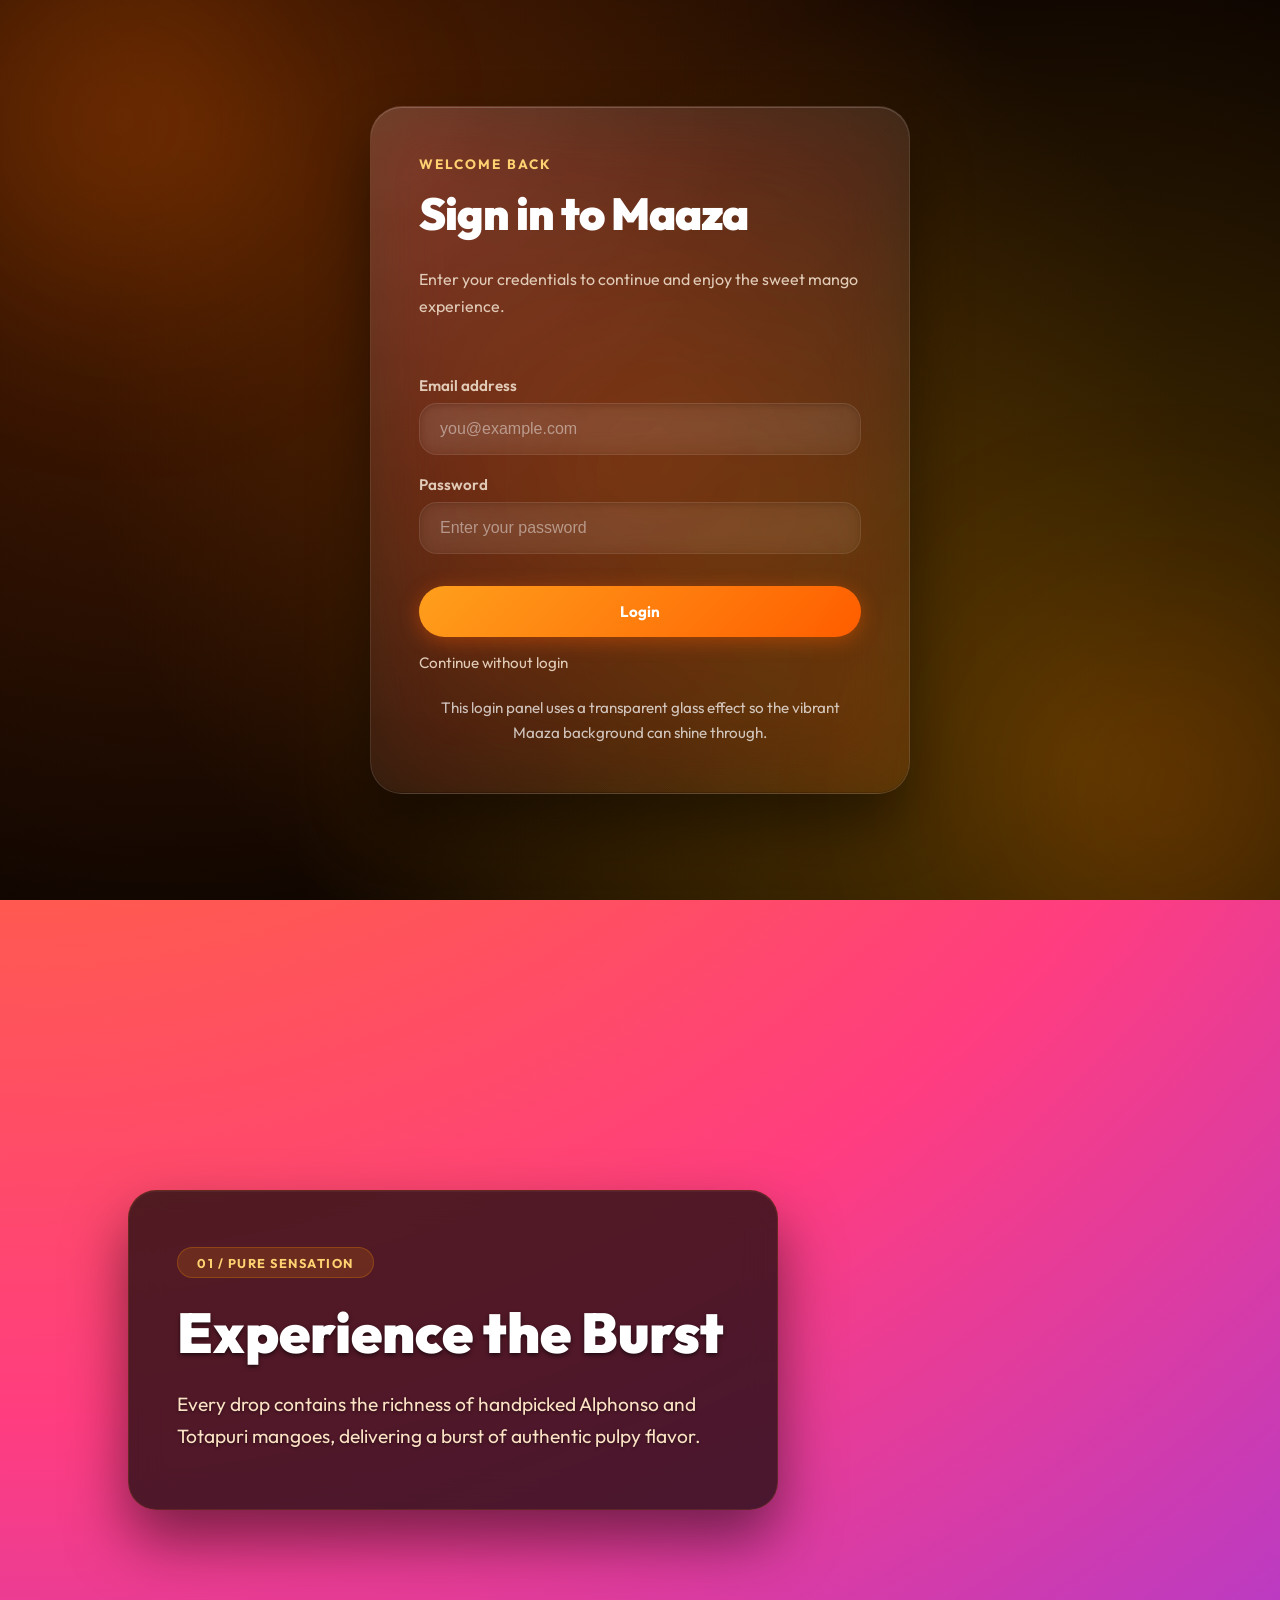
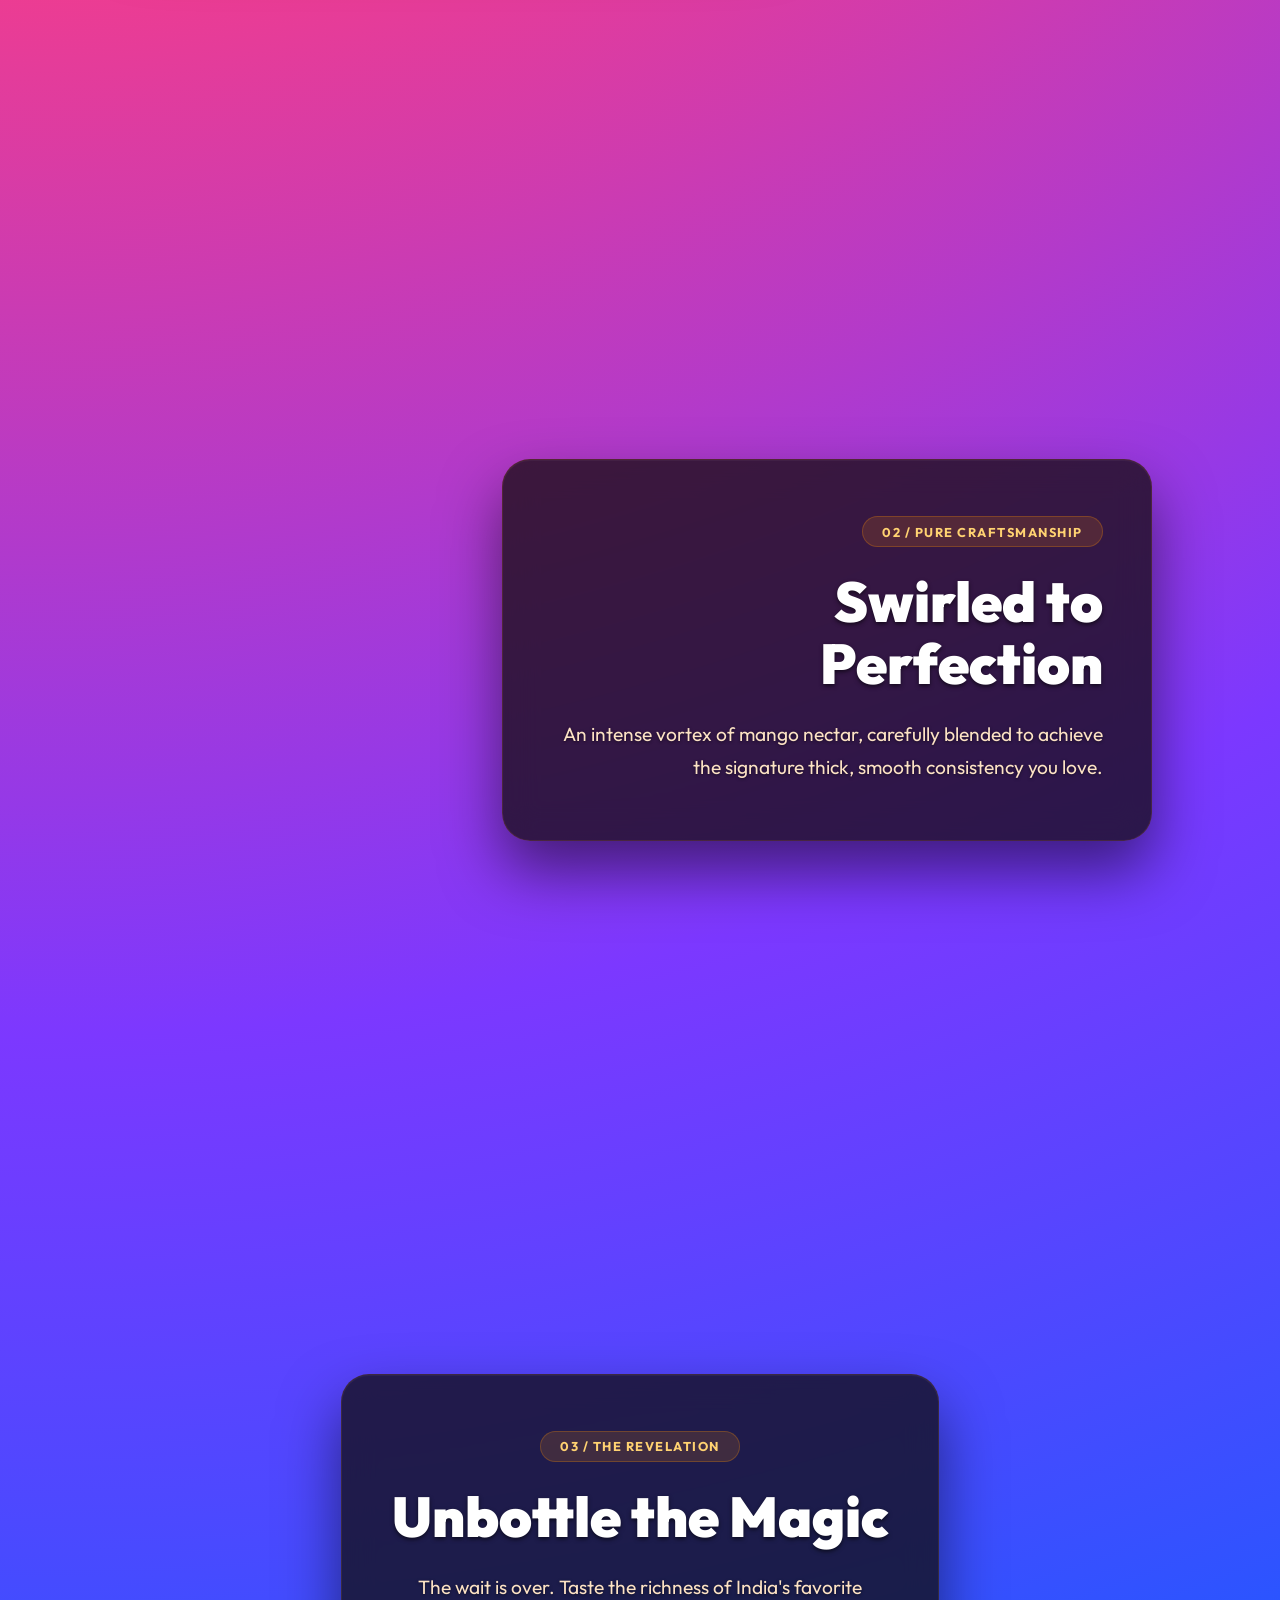
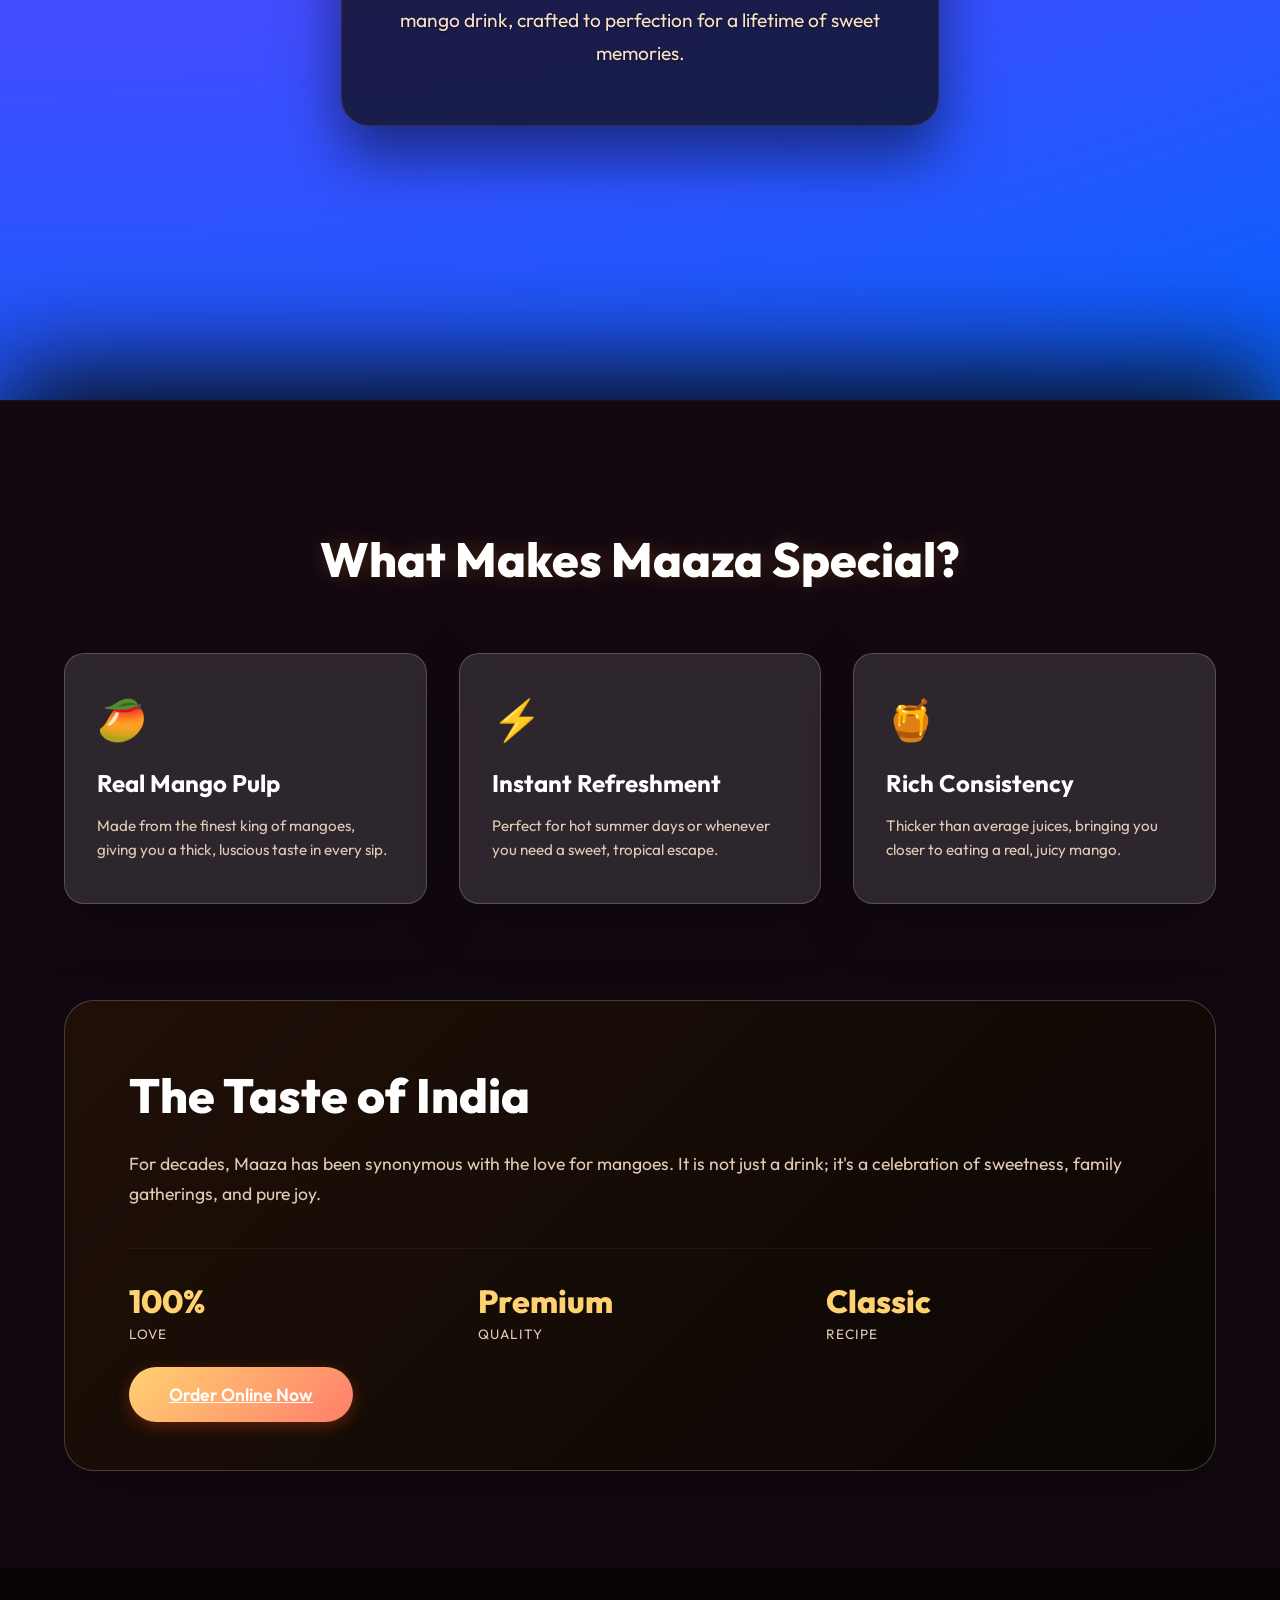
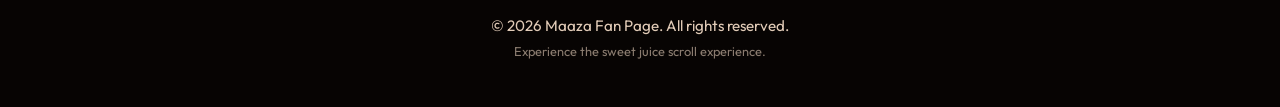
==== commit 65c1a9ca: "Update cursor particle effect styles and logic Refactor cursor particle effect styles and animations" ====
--- a/index.html
+++ b/index.html
@@ -10,55 +10,28 @@
     <link href="https://fonts.googleapis.com/css2?family=Outfit:wght@300;400;600;800;900&family=Playfair+Display:ital,wght@0,700;1,700&display=swap" rel="stylesheet">
     <link rel="stylesheet" href="index.css">
     <style>
-        /* Sparkling star trail for cursor movement */
-        .star-trail {
+        /* Particle trail for cursor movement */
+        .particle {
             position: fixed;
-            width: 20px;
-            height: 20px;
+            width: 6px;
+            height: 6px;
+            border-radius: 50%;
             pointer-events: none;
-            clip-path: polygon(50% 0%, 61% 35%, 98% 35%, 68% 57%, 79% 91%, 50% 70%, 21% 91%, 32% 57%, 2% 35%, 39% 35%);
-            background: linear-gradient(135deg, #ffd700 0%, #ffec8b 50%, #fffacd 100%);
-            transform: translate(-50%, -50%) scale(1) rotate(0deg);
-            animation: star-twinkle 1.2s cubic-bezier(0.34, 1.56, 0.64, 1) forwards;
+            background: radial-gradient(circle, rgba(255, 215, 0, 1) 0%, rgba(255, 165, 0, 0.8) 50%, transparent 100%);
+            transform: translate(-50%, -50%);
+            animation: particle-fade 0.8s ease-out forwards;
             z-index: 9999;
-            filter: drop-shadow(0 0 6px rgba(255, 215, 0, 0.8)) drop-shadow(0 0 12px rgba(255, 255, 255, 0.6));
+            box-shadow: 0 0 4px rgba(255, 215, 0, 0.6);
         }
 
-        .star-trail::before {
-            content: '';
-            position: absolute;
-            width: 100%;
-            height: 100%;
-            background: radial-gradient(circle at 50% 50%, rgba(255, 255, 255, 0.9), transparent 70%);
-            clip-path: polygon(50% 0%, 61% 35%, 98% 35%, 68% 57%, 79% 91%, 50% 70%, 21% 91%, 32% 57%, 2% 35%, 39% 35%);
-            animation: star-pulse 1.2s ease-out forwards;
-        }
-
-        @keyframes star-twinkle {
+        @keyframes particle-fade {
             0% {
                 opacity: 1;
-                transform: translate(-50%, -50%) scale(1) rotate(0deg);
-                filter: drop-shadow(0 0 6px rgba(255, 215, 0, 0.8)) drop-shadow(0 0 12px rgba(255, 255, 255, 0.6));
-            }
-            50% {
-                opacity: 0.9;
-                transform: translate(-50%, -50%) scale(1.2) rotate(45deg);
+                transform: translate(-50%, -50%) scale(1);
             }
             100% {
                 opacity: 0;
-                transform: translate(-50%, -50%) scale(0.4) rotate(90deg);
-                filter: drop-shadow(0 0 3px rgba(255, 215, 0, 0.4)) drop-shadow(0 0 6px rgba(255, 255, 255, 0.3));
-            }
-        }
-
-        @keyframes star-pulse {
-            0% {
-                transform: scale(0.6);
-                opacity: 0.9;
-            }
-            100% {
-                transform: scale(1.3);
-                opacity: 0;
+                transform: translate(-50%, -50%) scale(0.2);
             }
         }
     </style>
@@ -266,12 +239,18 @@
             const trailThrottle = 12;
 
             function createReptileTrail(x, y) {
-                const segment = document.createElement('span');
-                segment.className = 'star-trail';
-                segment.style.left = x + 'px';
-                segment.style.top = y + 'px';
-                document.body.appendChild(segment);
-                segment.addEventListener('animationend', () => segment.remove());
+                const particleCount = 5;
+                for (let i = 0; i < particleCount; i++) {
+                    const particle = document.createElement('span');
+                    particle.className = 'particle';
+                    const offsetX = (Math.random() - 0.5) * 30;
+                    const offsetY = (Math.random() - 0.5) * 30;
+                    particle.style.left = (x + offsetX) + 'px';
+                    particle.style.top = (y + offsetY) + 'px';
+                    particle.style.animationDelay = (Math.random() * 0.1) + 's';
+                    document.body.appendChild(particle);
+                    particle.addEventListener('animationend', () => particle.remove());
+                }
             }
 
             function onMove(e) {
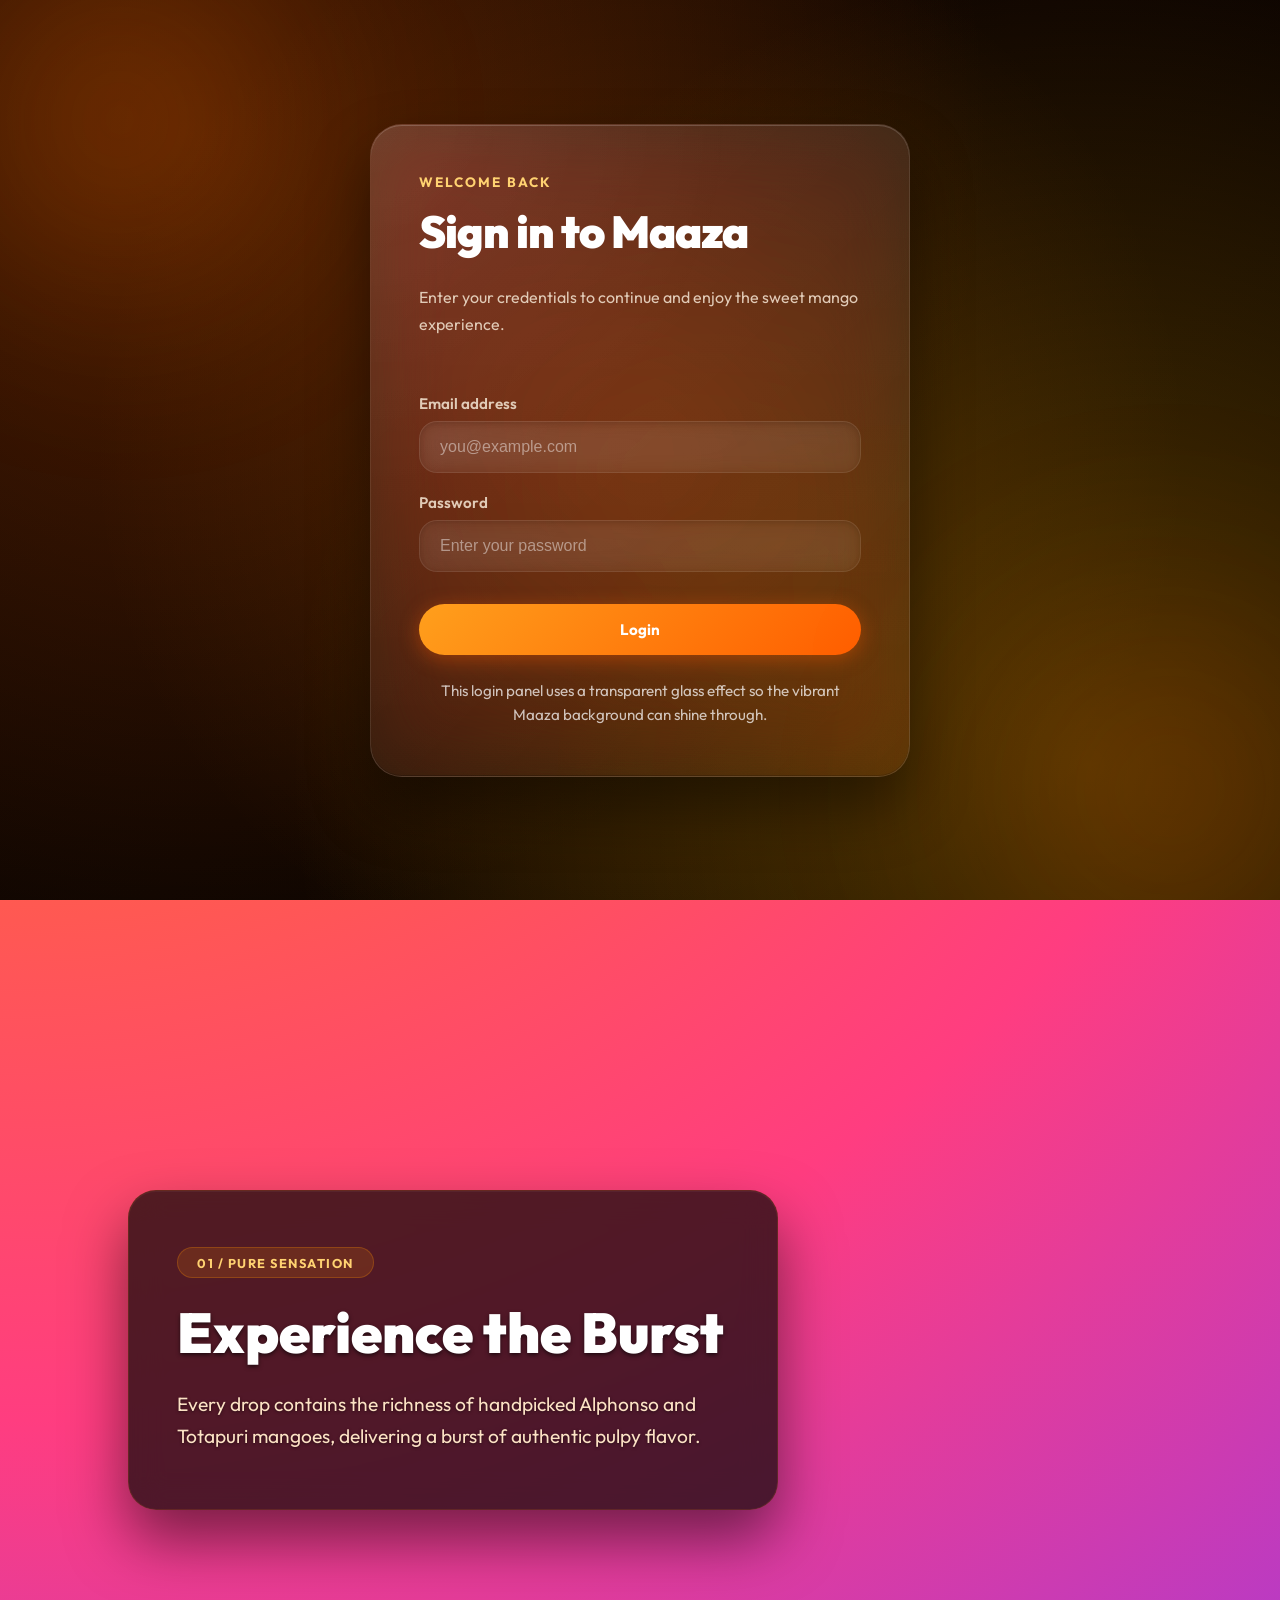
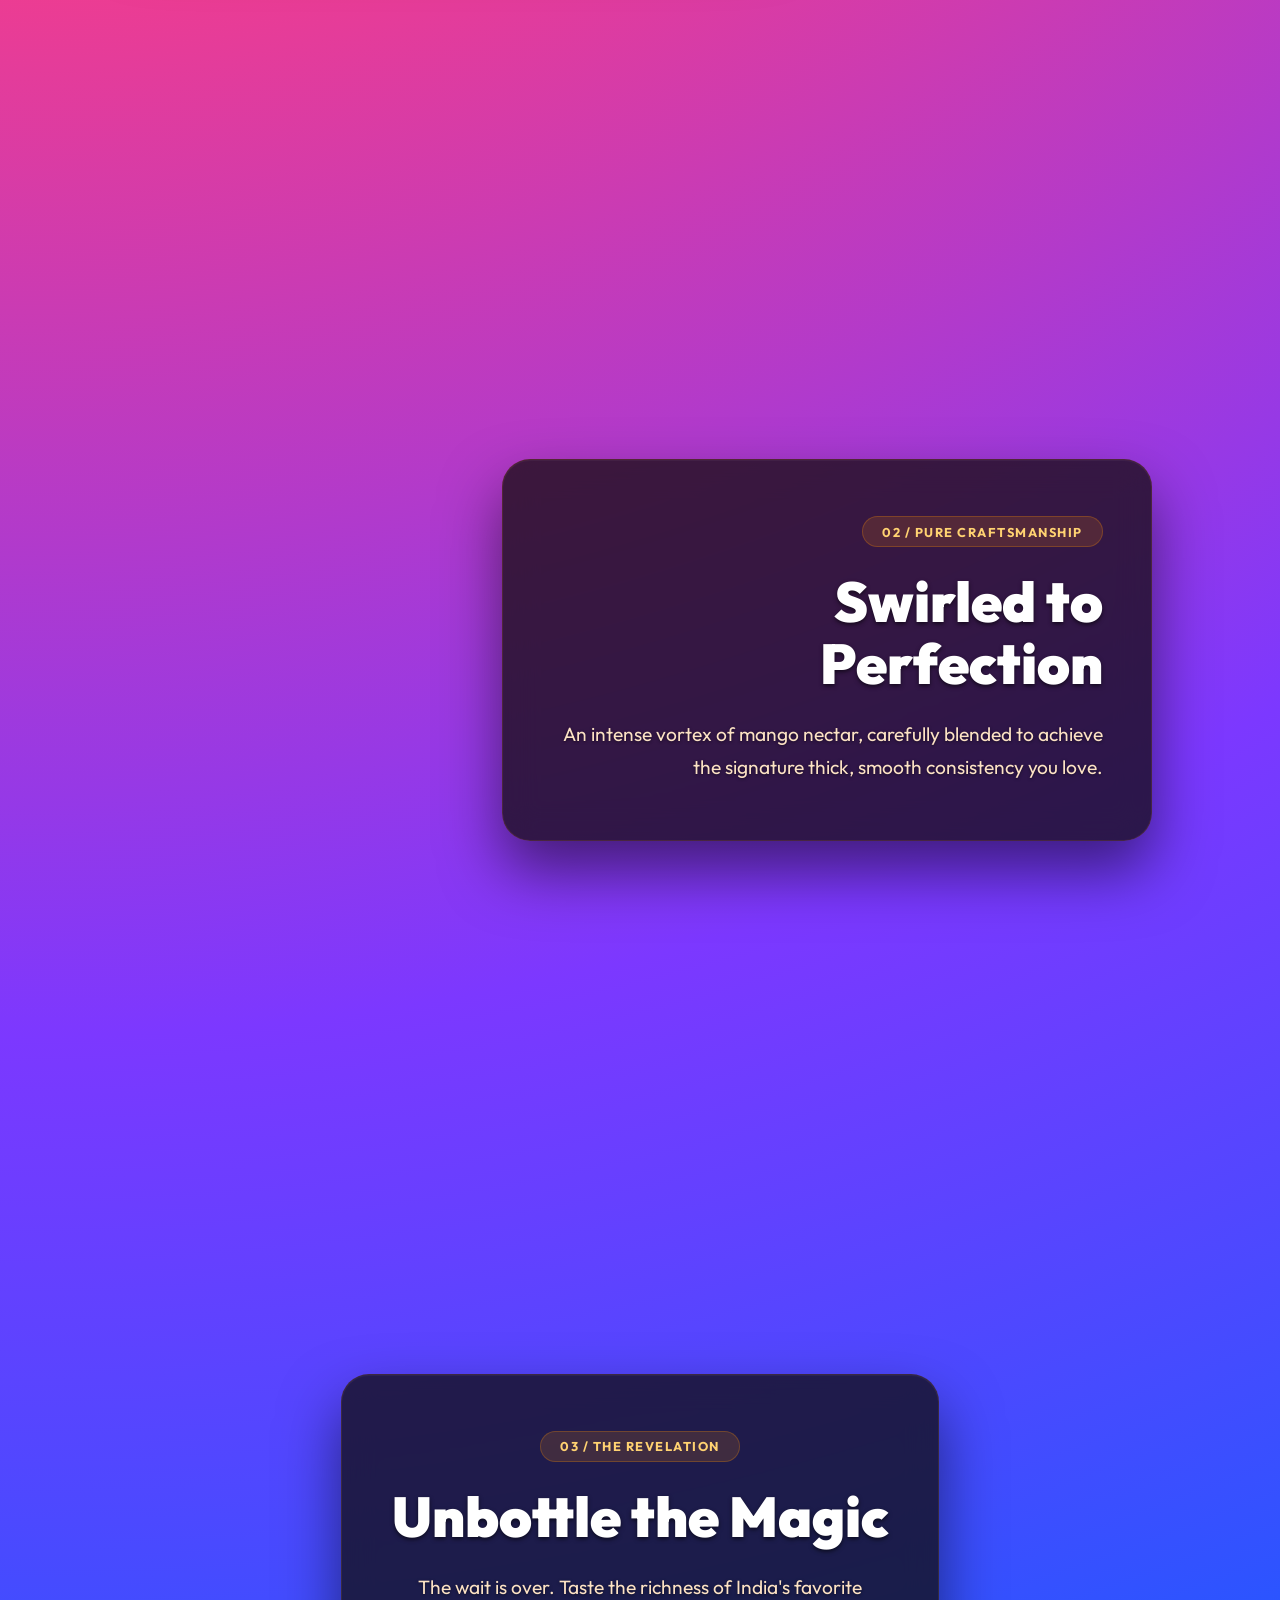
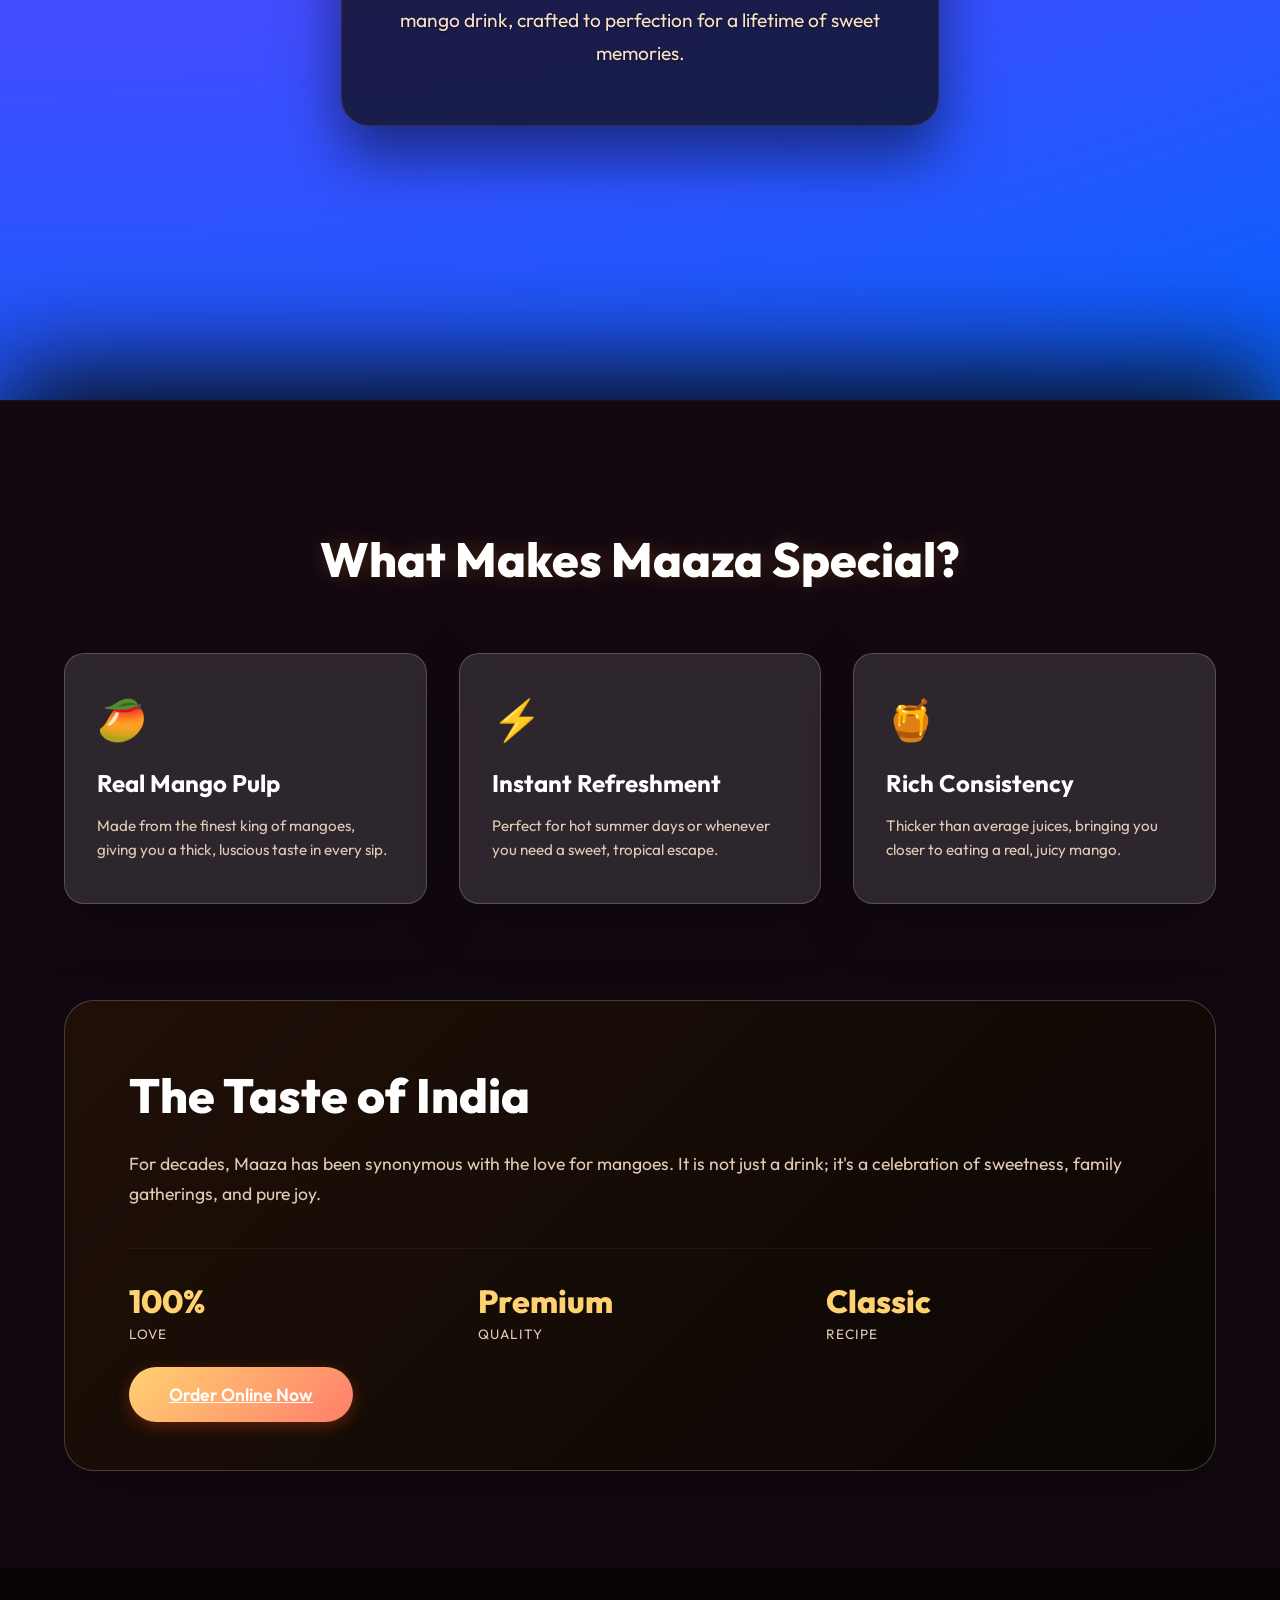
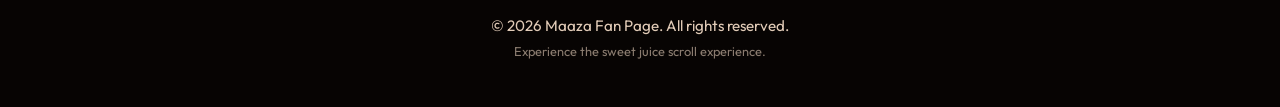
==== commit 18538240: "Implement post-login loading overlay Added a post-login loading overlay with a progress bar." ====
--- a/index.html
+++ b/index.html
@@ -59,6 +59,17 @@
         <div class="logo-symbol">🥭</div>
     </header>
 
+    <!-- Post-Login Loading Overlay -->
+    <div id="post-login-loader" class="loader-container" style="display: none;">
+        <div class="loader-content">
+            <div class="logo-loader">maaza</div>
+            <div class="progress-bar-bg">
+                <div id="post-login-progress-bar" class="progress-bar-fill"></div>
+            </div>
+            <p class="loader-text">Preparing Your Mango Experience... <span id="post-login-progress-percent">0%</span></p>
+        </div>
+    </div>
+
     <!-- Login Page Overlay -->
     <div id="login-page" class="login-page" aria-hidden="false">
         <div class="login-panel">
@@ -78,9 +89,6 @@
                 </div>
                 <div class="login-actions">
                     <button type="submit" class="btn-primary">Login</button>
-                    <div class="login-links">
-                        <a href="#" id="continue-guest">Continue without login</a>
-                    </div>
                 </div>
             </form>
             <p class="login-note">This login panel uses a transparent glass effect so the vibrant Maaza background can shine through.</p>
@@ -294,8 +302,10 @@
             });
 
             const loginPage = document.getElementById('login-page');
-            const continueGuest = document.getElementById('continue-guest');
             const loginForm = document.getElementById('login-form');
+            const postLoginLoader = document.getElementById('post-login-loader');
+            const postLoginProgressBar = document.getElementById('post-login-progress-bar');
+            const postLoginProgressPercent = document.getElementById('post-login-progress-percent');
 
             function closeLoginOverlay(event) {
                 if (event) event.preventDefault();
@@ -303,10 +313,28 @@
                 document.body.style.overflow = '';
             }
 
-            continueGuest.addEventListener('click', closeLoginOverlay);
+            function showPostLoginLoader() {
+                postLoginLoader.style.display = 'flex';
+                let progress = 0;
+                const interval = setInterval(() => {
+                    progress += Math.random() * 15;
+                    if (progress >= 100) {
+                        progress = 100;
+                        clearInterval(interval);
+                        setTimeout(() => {
+                            postLoginLoader.style.display = 'none';
+                            document.body.style.overflow = '';
+                        }, 500);
+                    }
+                    postLoginProgressBar.style.width = progress + '%';
+                    postLoginProgressPercent.textContent = Math.floor(progress) + '%';
+                }, 200);
+            }
+
             loginForm.addEventListener('submit', function(event) {
                 event.preventDefault();
-                closeLoginOverlay();
+                loginPage.classList.add('hidden');
+                showPostLoginLoader();
             });
 
             document.body.style.overflow = 'hidden';
